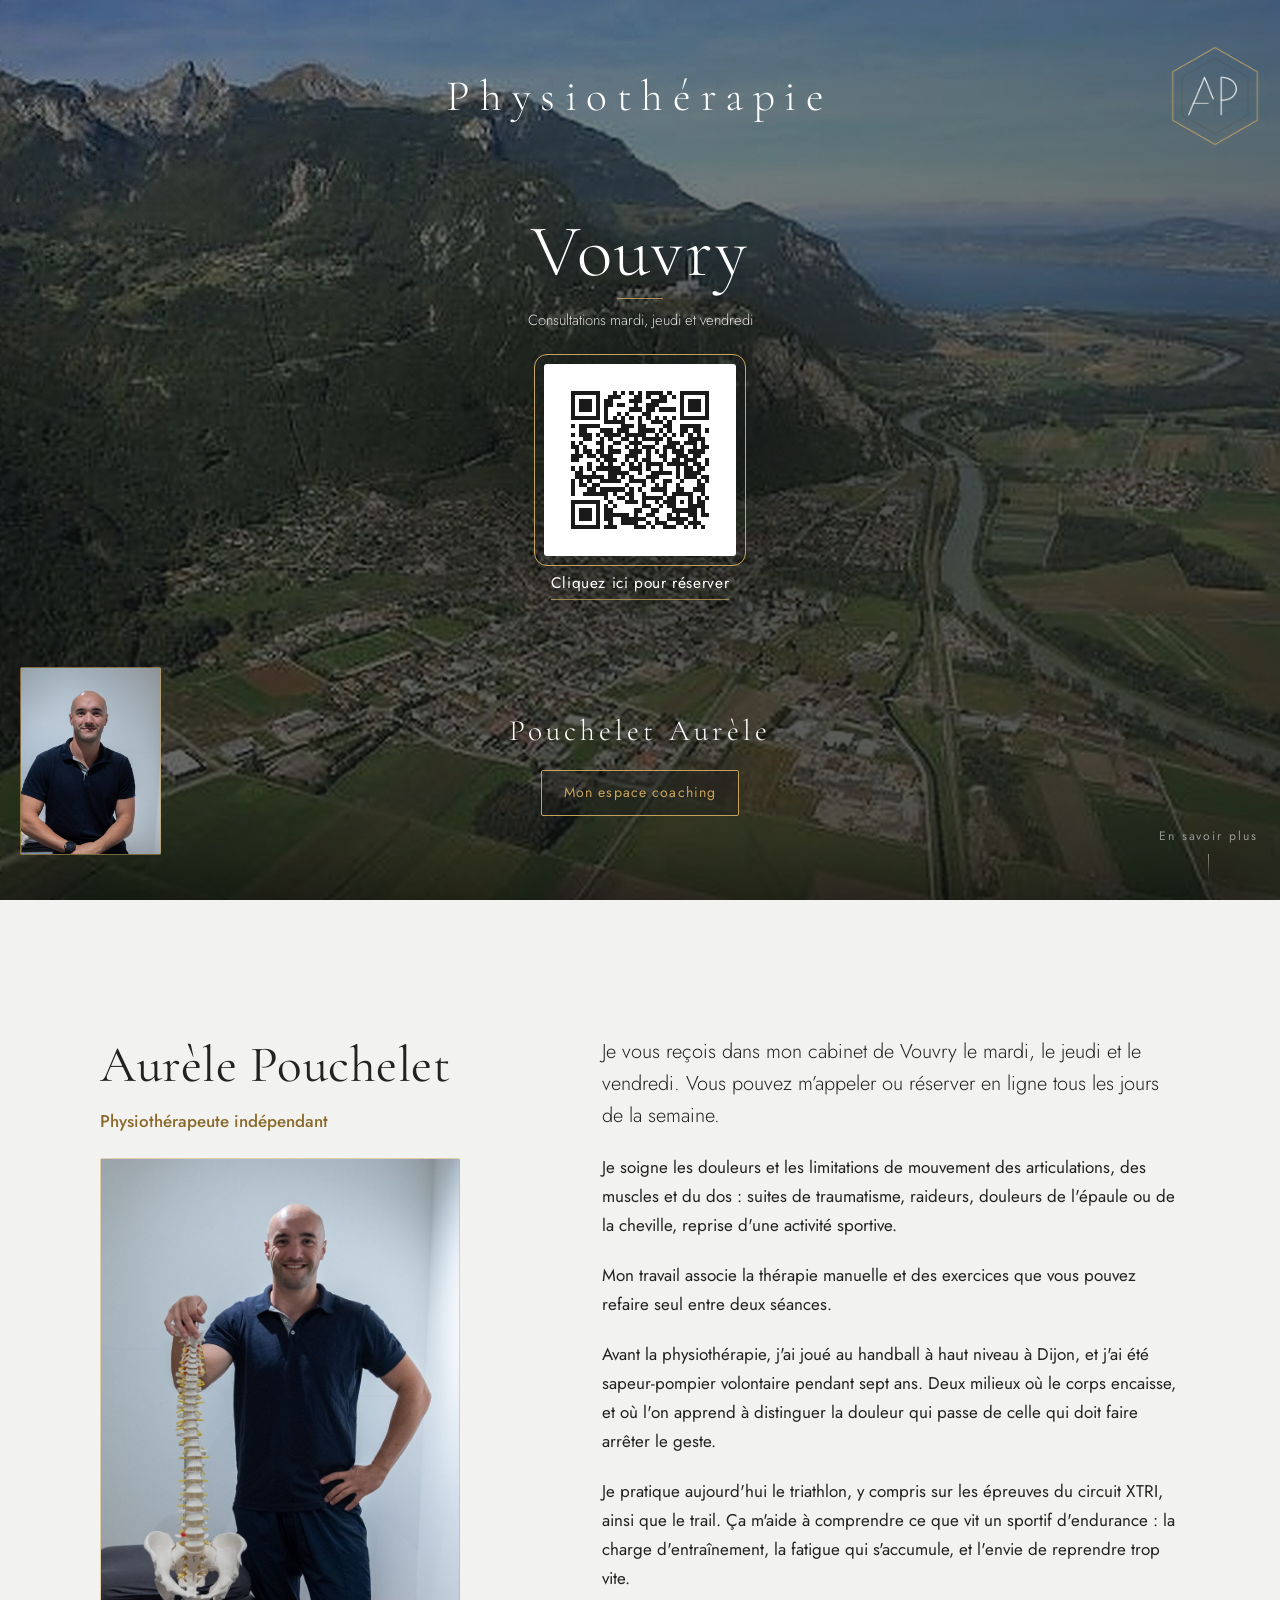
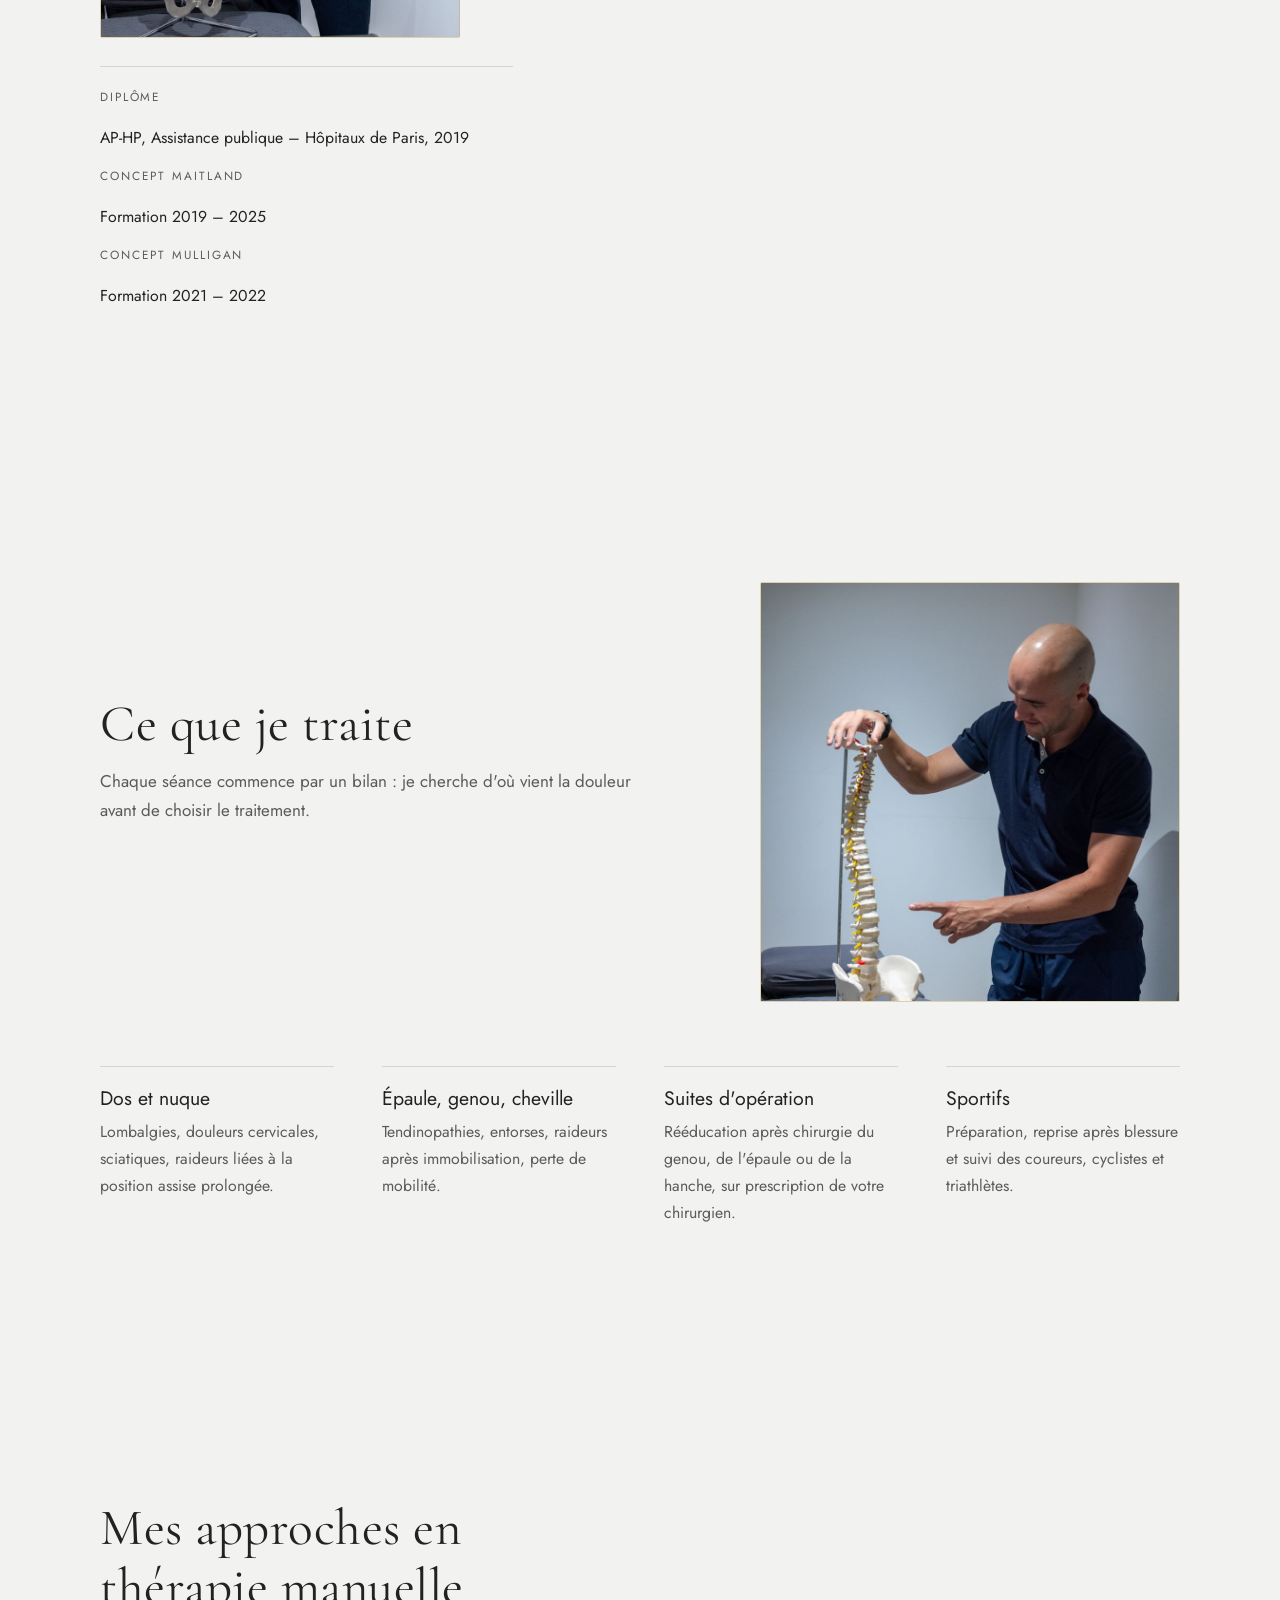
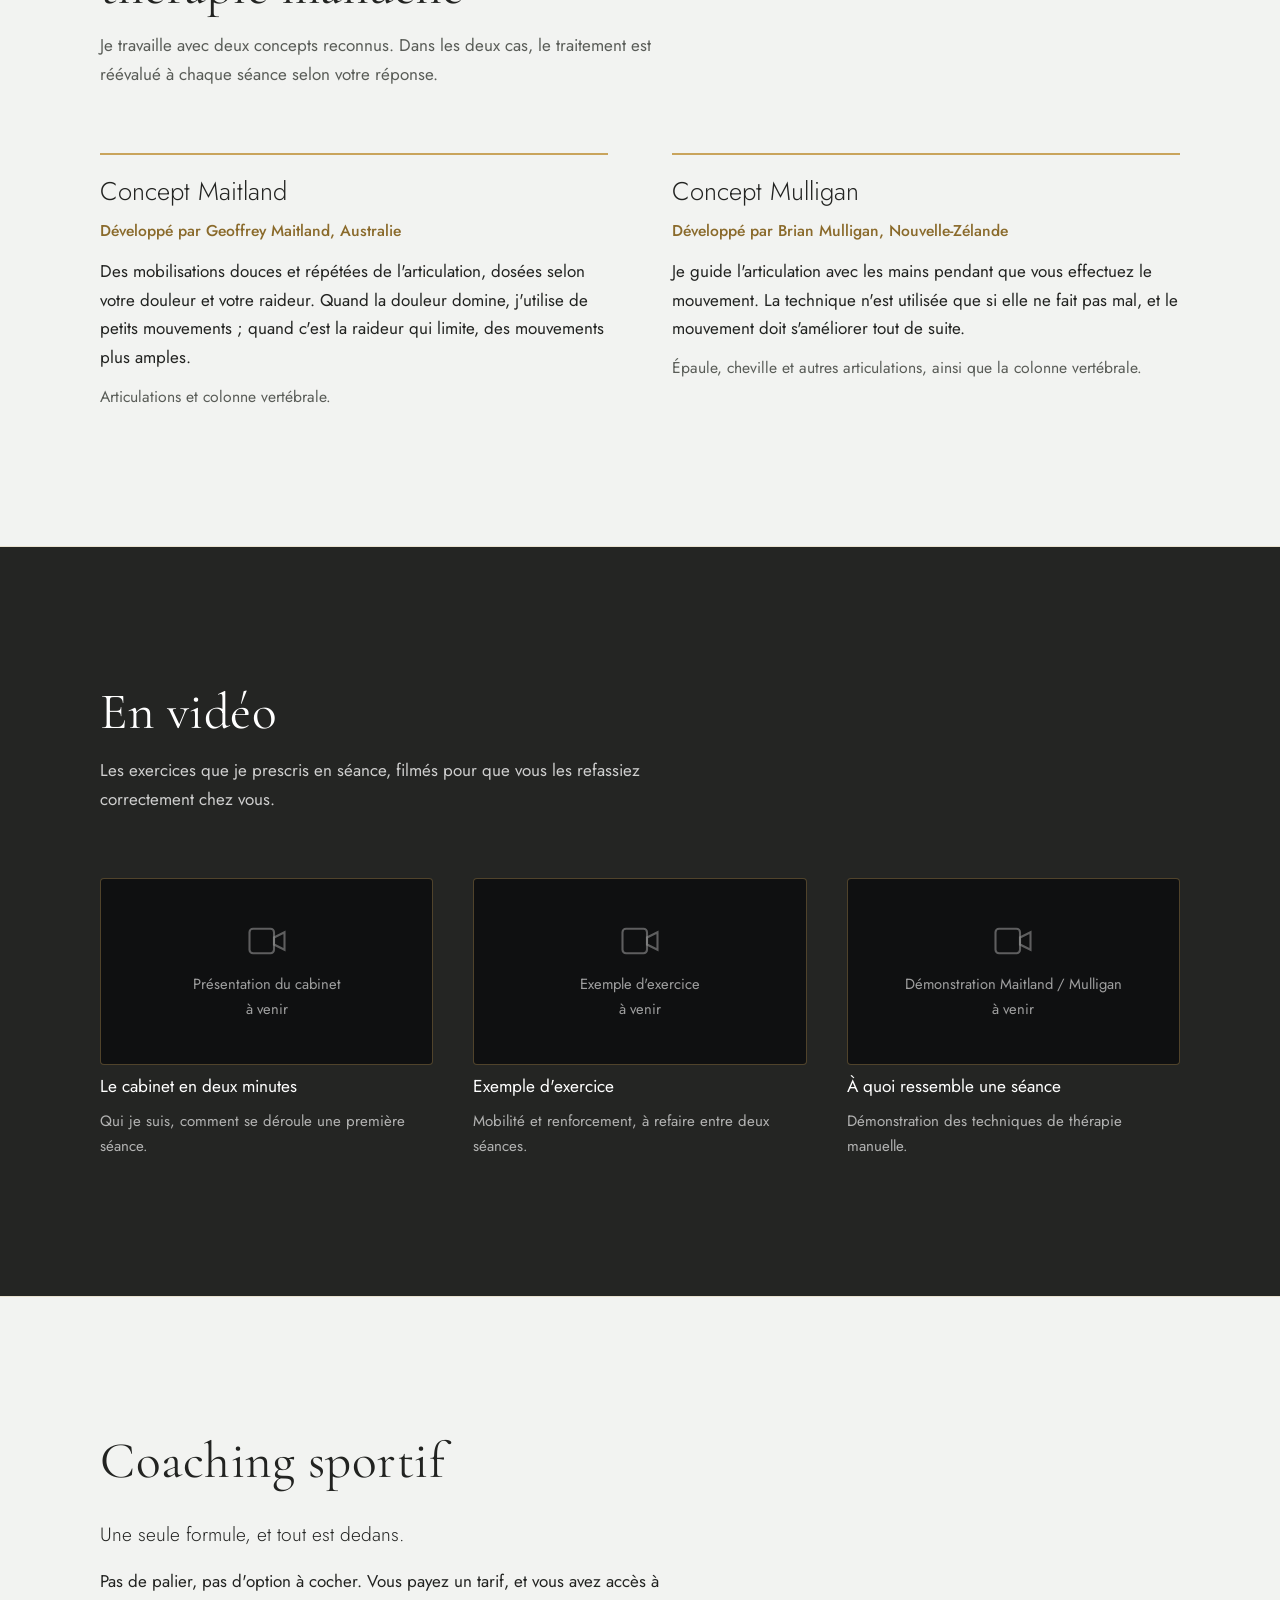
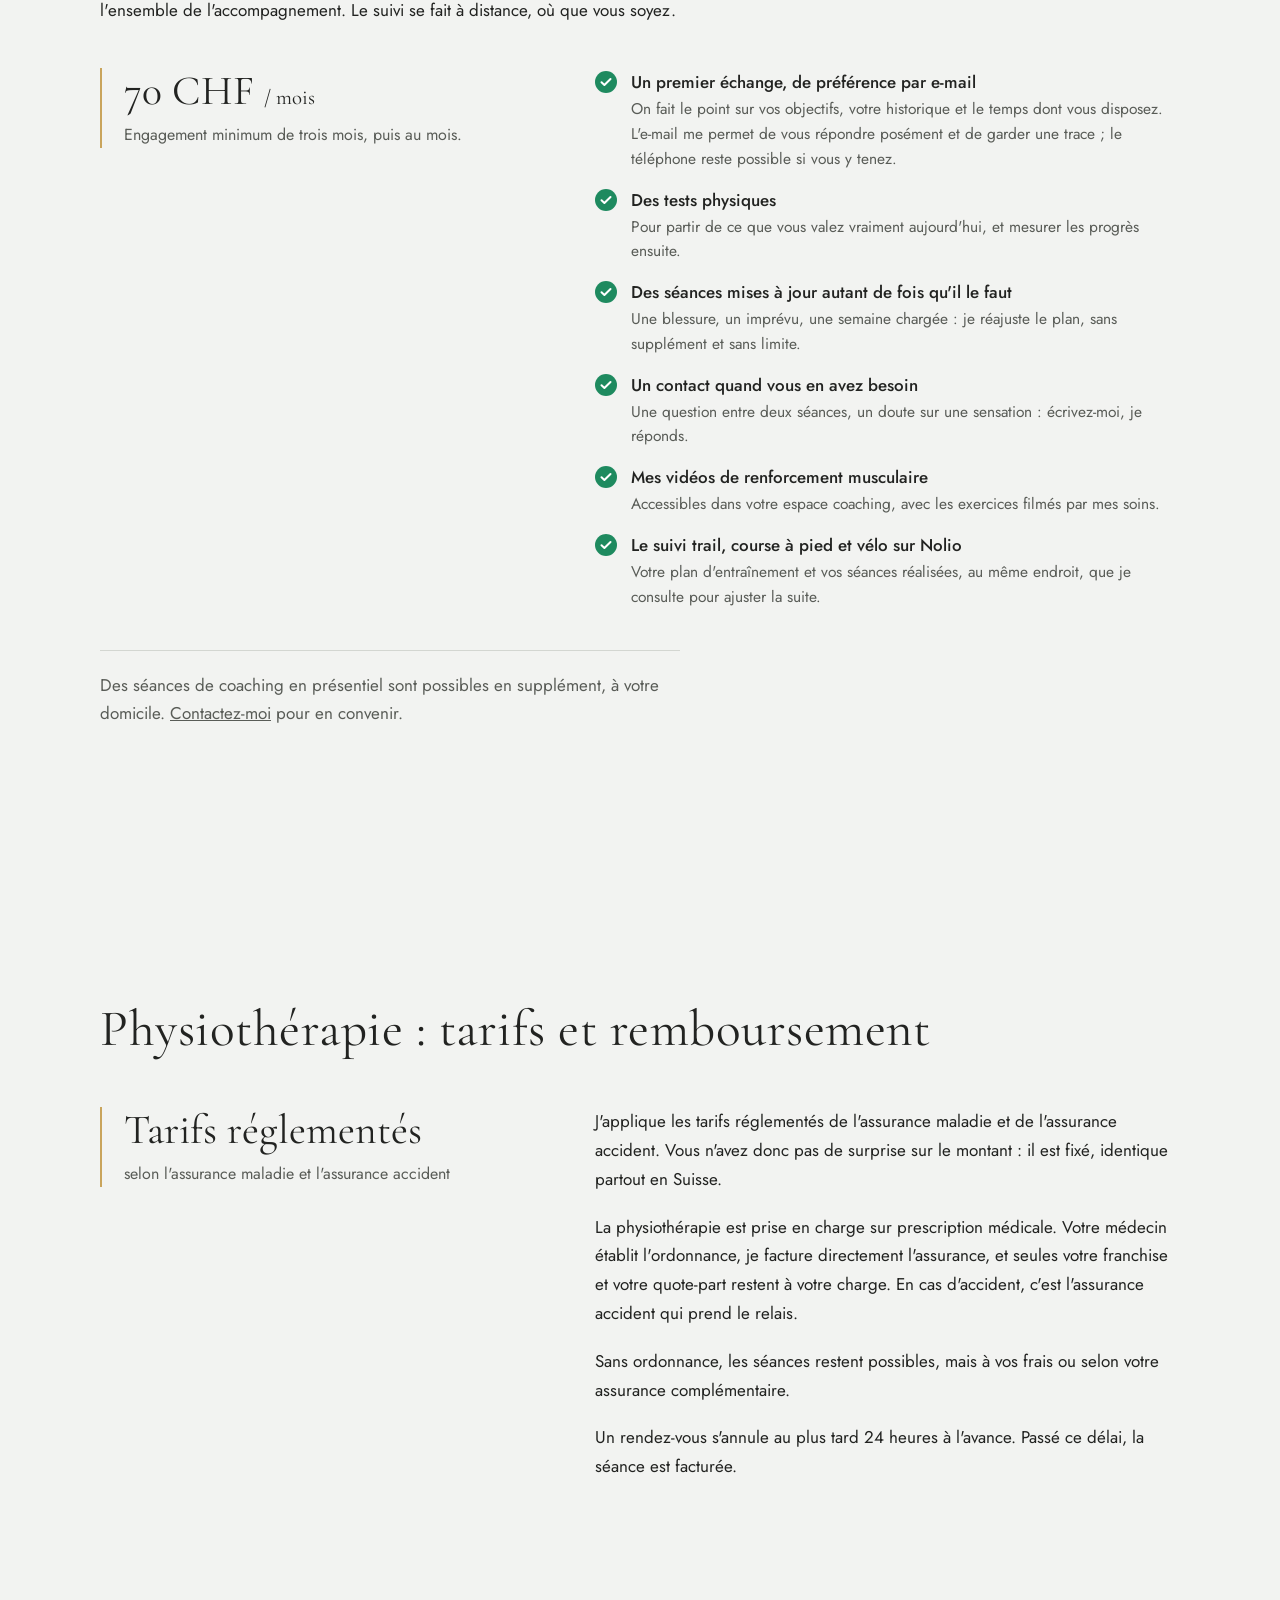
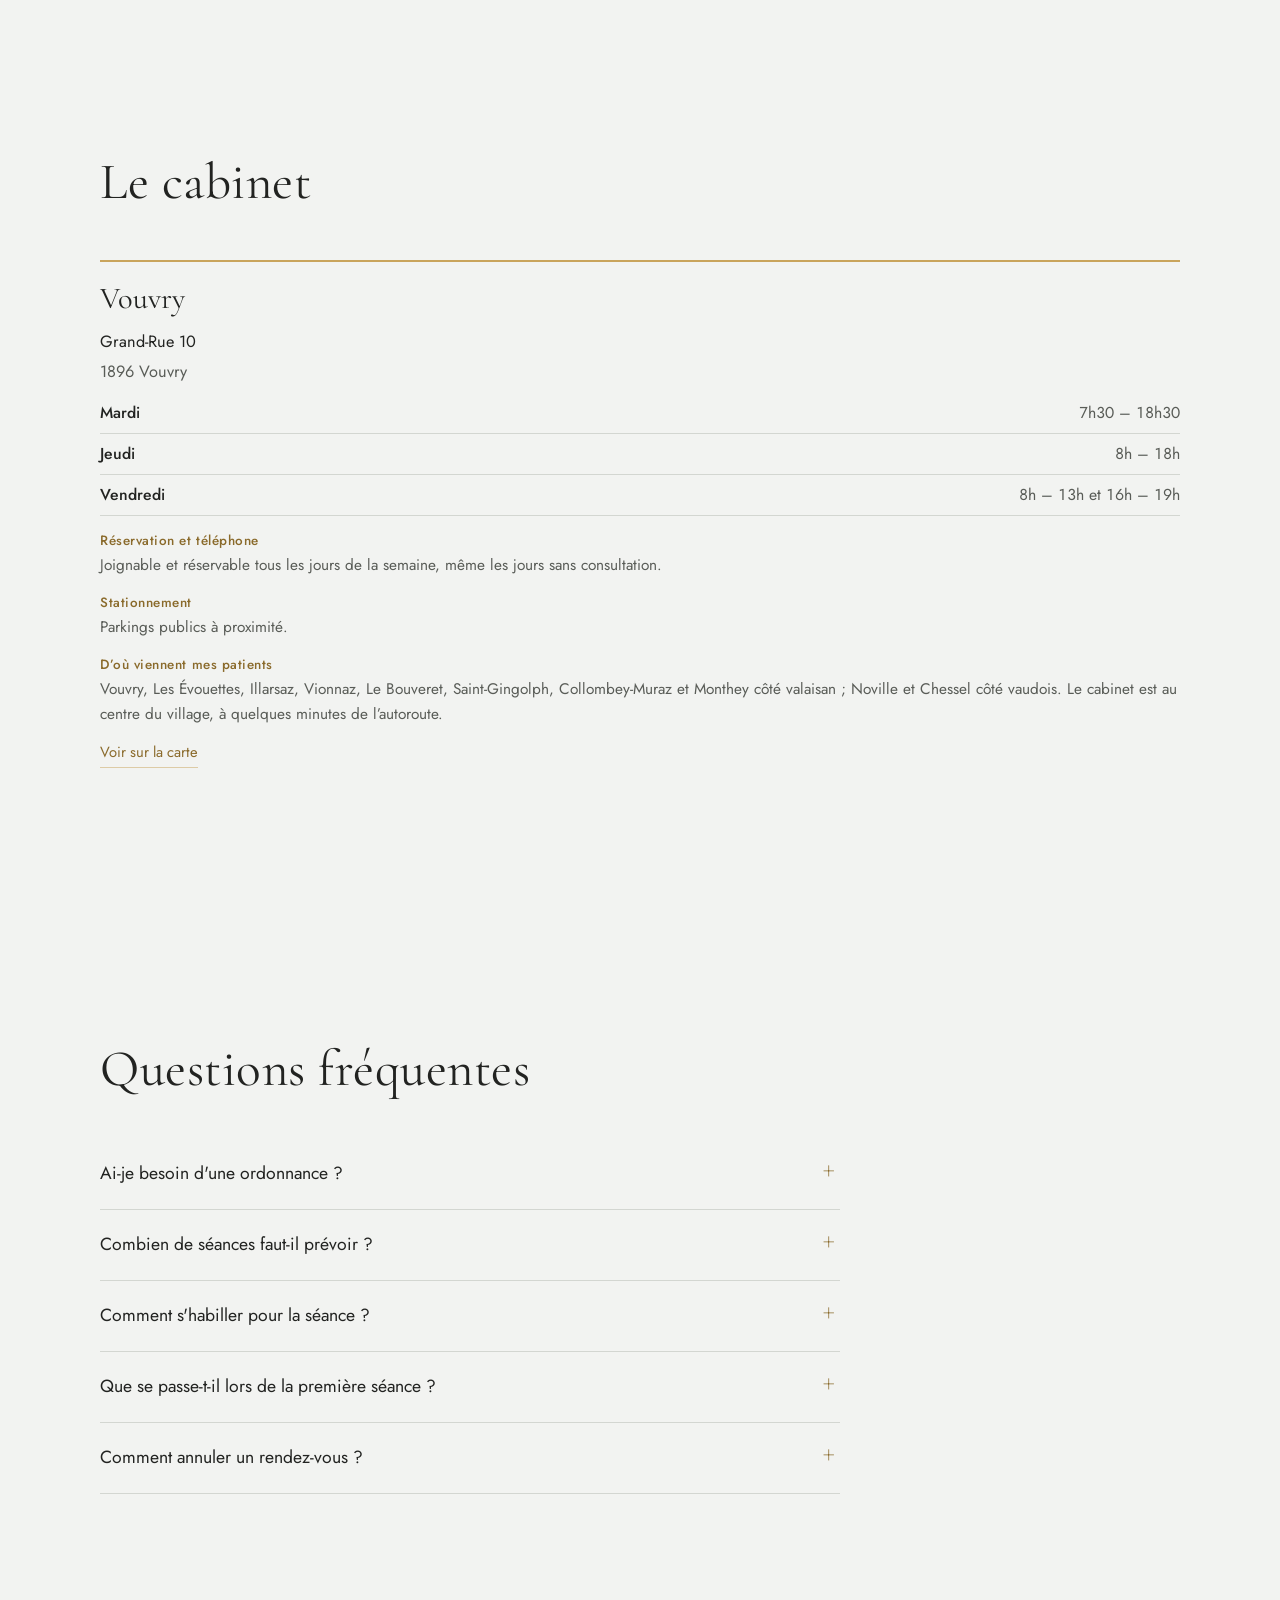
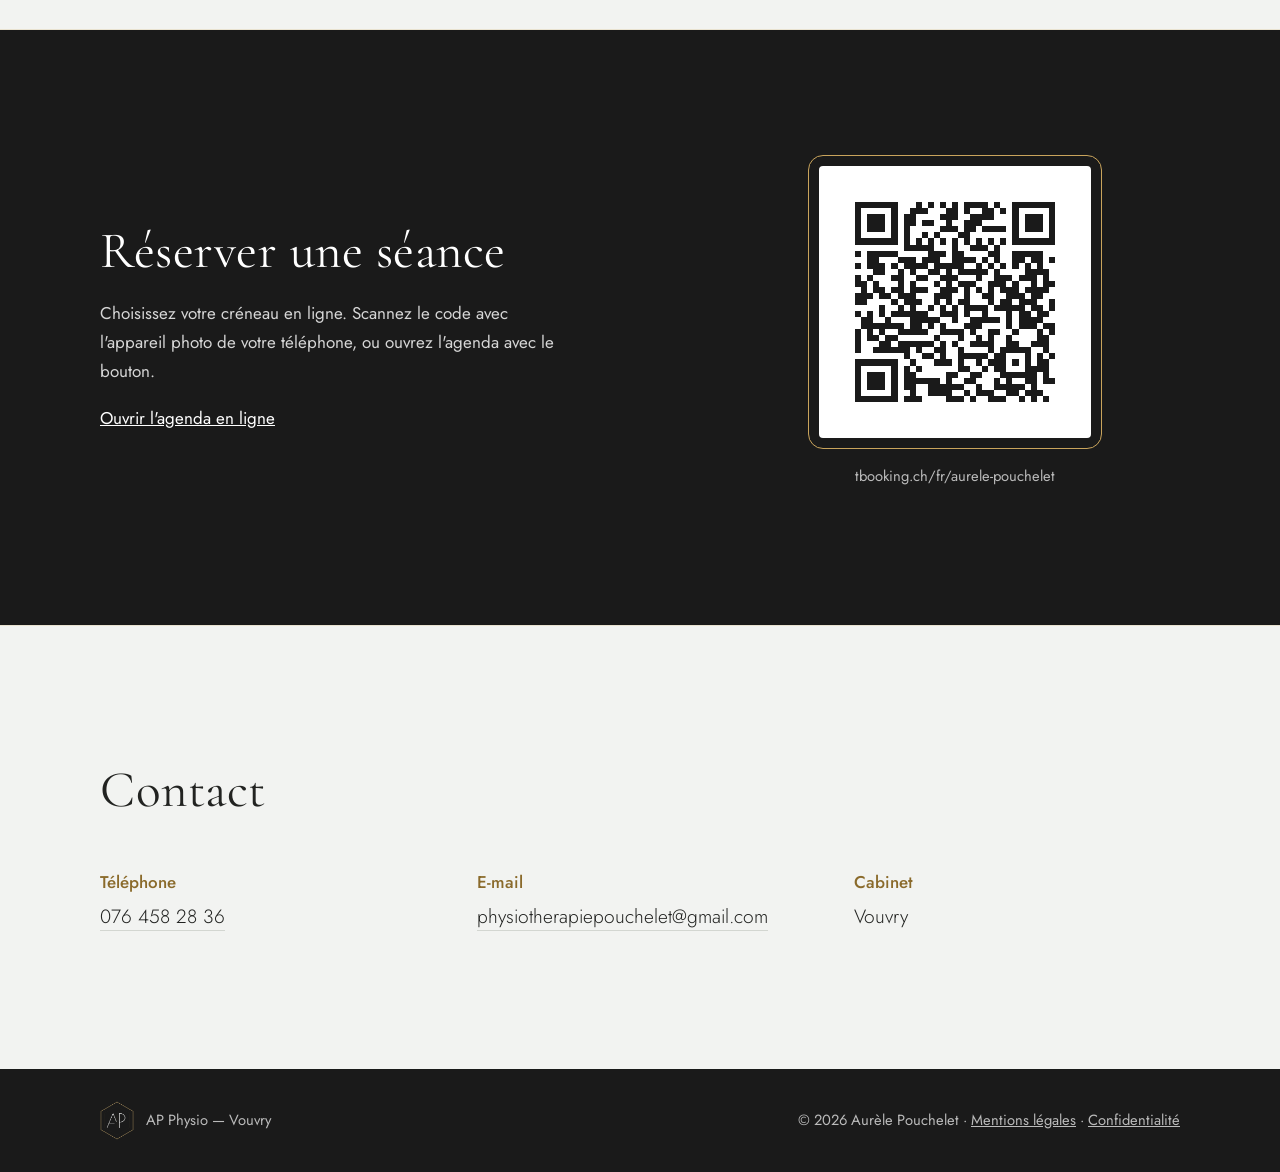
==== index.html @ 4b0e2f46 "Horaires réels du cabinet : mardi, jeudi et vendredi Le site annonçait « du lundi au vendredi » à tr" ====
<!doctype html>
<html lang="fr">
<head>
<meta charset="utf-8">
<meta name="viewport" content="width=device-width,initial-scale=1,viewport-fit=cover">
<title>AP Physio — Aurèle Pouchelet, physiothérapeute à Vouvry</title>
<meta name="description" content="AP Physio — physiothérapie à Vouvry. Aurèle Pouchelet, thérapie manuelle Maitland et Mulligan. Réservation en ligne.">
<meta name="theme-color" content="#1a1a1a">
<link rel="canonical" href="https://ap-physio.ch/">
<meta property="og:type" content="website">
<meta property="og:title" content="AP Physio — Aurèle Pouchelet, physiothérapeute">
<meta property="og:description" content="Physiothérapie et thérapie manuelle à Vouvry. Réservation en ligne.">
<meta property="og:url" content="https://ap-physio.ch/">
<meta property="og:locale" content="fr_CH">
<script type="application/ld+json">
{
  "@context": "https://schema.org",
  "@type": "Physiotherapy",
  "@id": "https://ap-physio.ch/#cabinet",
  "name": "AP Physio \u2014 Pouchelet Aurèle physiothérapie",
  "alternateName": "AP Physio",
  "description": "Cabinet de physiothérapie à Vouvry. Thérapie manuelle selon les concepts Maitland et Mulligan, rééducation après blessure ou opération, suivi des sportifs.",
  "url": "https://ap-physio.ch/",
  "telephone": "+41764582836",
  "email": "physiotherapiepouchelet@gmail.com",
  "image": "https://ap-physio.ch/assets/portrait-cabinet.jpg",
  "logo": "https://ap-physio.ch/assets/logo-ap.png",
  "priceRange": "$$",
  "currenciesAccepted": "CHF",
  "address": {
    "@type": "PostalAddress",
    "streetAddress": "Grand-Rue 10",
    "postalCode": "1896",
    "addressLocality": "Vouvry",
    "addressRegion": "VS",
    "addressCountry": "CH"
  },
  "hasMap": "https://www.google.com/maps/search/?api=1&query=Grand-Rue%2010%2C%201896%20Vouvry",
  "openingHoursSpecification": [
    { "@type": "OpeningHoursSpecification", "dayOfWeek": "https://schema.org/Tuesday", "opens": "07:30", "closes": "18:30" },
    { "@type": "OpeningHoursSpecification", "dayOfWeek": "https://schema.org/Thursday", "opens": "08:00", "closes": "18:00" },
    { "@type": "OpeningHoursSpecification", "dayOfWeek": "https://schema.org/Friday", "opens": "08:00", "closes": "13:00" },
    { "@type": "OpeningHoursSpecification", "dayOfWeek": "https://schema.org/Friday", "opens": "16:00", "closes": "19:00" }
  ],
  "areaServed": [
    { "@type": "Place", "name": "Vouvry" },
    { "@type": "Place", "name": "Les Évouettes" },
    { "@type": "Place", "name": "Illarsaz" },
    { "@type": "Place", "name": "Vionnaz" },
    { "@type": "Place", "name": "Le Bouveret" },
    { "@type": "Place", "name": "Saint-Gingolph" },
    { "@type": "Place", "name": "Collombey-Muraz" },
    { "@type": "Place", "name": "Monthey" },
    { "@type": "Place", "name": "Noville" },
    { "@type": "Place", "name": "Chessel" },
    { "@type": "Place", "name": "Chablais" }
  ],
  "founder": {
    "@type": "Person",
    "name": "Aurèle Pouchelet",
    "jobTitle": "Physiothérapeute indépendant",
    "alumniOf": "Assistance publique \u2013 Hôpitaux de Paris"
  },
  "medicalSpecialty": "PhysicalTherapy",
  "availableService": [
    { "@type": "MedicalTherapy", "name": "Thérapie manuelle \u2014 concept Maitland" },
    { "@type": "MedicalTherapy", "name": "Thérapie manuelle \u2014 concept Mulligan" },
    { "@type": "MedicalTherapy", "name": "Rééducation après opération" },
    { "@type": "MedicalTherapy", "name": "Suivi et reprise du sport après blessure" }
  ],
  "potentialAction": {
    "@type": "ReserveAction",
    "name": "Réserver une séance",
    "target": {
      "@type": "EntryPoint",
      "urlTemplate": "https://www.tbooking.ch/fr/aurele-pouchelet/5616-7161",
      "inLanguage": "fr-CH",
      "actionPlatform": [
        "https://schema.org/DesktopWebPlatform",
        "https://schema.org/MobileWebPlatform"
      ]
    }
  }
}
</script>
<link rel="icon" type="image/png" href="/assets/favicon.png">
<link rel="apple-touch-icon" href="/icons/apple-touch-icon.png">
<link rel="preconnect" href="https://fonts.googleapis.com">
<link rel="preconnect" href="https://fonts.gstatic.com" crossorigin>
<link rel="stylesheet" href="https://fonts.googleapis.com/css2?family=Cormorant+Garamond:wght@300;400;500&family=Jost:wght@200;300;400;500&display=swap">
<style>
:root{color-scheme:light;box-sizing:border-box;padding-top:env(safe-area-inset-top,0px);padding-bottom:env(safe-area-inset-bottom,0px)}
html{scroll-padding-top:env(safe-area-inset-top,0px)}
body{margin:0;padding:0}
img{max-width:100%}
[hidden]:not([hidden=until-found i]){display:none!important}
</style>
</head>
<body>
<style>
/* Concept : une photo de Vouvry épinglée, recouverte au scroll par une feuille claire
   qui porte la présentation, les formations puis la réservation. */
:root {
  --ink: #1a1a1a;
  --ink-2: #242523;
  --gold: #c9a45c;
  --gold-text: #8a6a2b;
  --paper: #f2f3f1;
  --text: #222321;
  --muted: #595c57;
  --line: #d3d6d1;
  --font: 'Jost', Futura, 'Century Gothic', 'Trebuchet MS', sans-serif;
  --display: 'Cormorant Garamond', 'Iowan Old Style', Garamond, 'Times New Roman', serif;
  --gutter-l: max(20px, env(safe-area-inset-left, 0px));
  --gutter-r: max(20px, env(safe-area-inset-right, 0px));
  color-scheme: light;
}
* { box-sizing: border-box; }
html { scroll-behavior: smooth; }
body {
  margin: 0;
  background: var(--paper);
  color: var(--text);
  font-family: var(--font);
  font-size: 1.0625rem;
  line-height: 1.7;
  -webkit-font-smoothing: antialiased;
}
img { max-width: 100%; display: block; }
a { color: inherit; }
a:focus-visible, button:focus-visible { outline: 2px solid var(--gold); outline-offset: 4px; }
h1, h2, h3, p, dl, dd { margin: 0; }
h1, h2, h3 { text-wrap: balance; font-weight: 300; line-height: 1.15; }
.wrap { width: 100%; max-width: 1120px; margin-inline: auto; padding-left: var(--gutter-l); padding-right: var(--gutter-r); }

/* En-tête */
.top {
  position: fixed; top: 0; left: 0; right: 0; z-index: 20;
  display: flex; align-items: center; justify-content: space-between; gap: 16px;
  padding-top: calc(12px + env(safe-area-inset-top, 0px)); padding-bottom: 12px;
  padding-left: var(--gutter-l); padding-right: var(--gutter-r);
  color: #fff; transition: background .3s ease, opacity .3s ease, visibility .3s ease;
  opacity: 0; visibility: hidden;
}
.top.is-solid { opacity: 1; visibility: visible; }
.top.is-solid { background: rgba(26,26,26,.94); backdrop-filter: blur(8px); -webkit-backdrop-filter: blur(8px); }
.top-brand { display: flex; align-items: center; gap: 12px; text-decoration: none; opacity: 0; transition: opacity .3s ease; pointer-events: none; font-weight: 300; letter-spacing: .12em; }
.top.is-solid .top-brand { opacity: 1; pointer-events: auto; }
.top-brand img { width: 30px; height: auto; }
.top nav { display: flex; align-items: center; gap: clamp(14px, 3vw, 32px); font-size: .95rem; margin-left: auto; }
.top nav a { text-decoration: none; opacity: .85; }
.top nav a:hover { opacity: 1; }
.top nav .btn-small { opacity: 1; border: 1px solid var(--gold); color: var(--gold); padding: 6px 16px; border-radius: 2px; }
.top nav .btn-small:hover { background: var(--gold); color: var(--ink); }
.top nav .btn-small.coach { background: var(--gold); color: var(--ink); }
.top nav .btn-small.coach:hover { background: #d8b873; border-color: #d8b873; }
@media (max-width: 680px) { .top nav a:not(.btn-small), .top nav .btn-small.coach { display: none; } }

/* ---------- Page d'accueil : la photo de Vouvry en pleine page ---------- */
.splash {
  position: relative; isolation: isolate; overflow: hidden;
  min-height: 100svh; background: var(--ink);
  display: grid;
}
.half { position: absolute; inset: 0; background-size: cover; background-repeat: no-repeat; }
.half.left { background-image: url("assets/vouvry.jpg"); background-position: center center; }
.half::after { content: ""; position: absolute; inset: 0; }
.half.left::after { background: linear-gradient(160deg, rgba(20,22,20,.46), rgba(20,22,20,.78)); }
.vignette { position: absolute; inset: 0; pointer-events: none;
  background: radial-gradient(ellipse 46% 40% at 50% 50%, rgba(10,10,10,.62), rgba(10,10,10,0) 70%); }

.splash-grid {
  position: relative; z-index: 2; display: grid; width: 100%;
  grid-template-columns: 1fr auto 1fr;
  grid-template-rows: auto 1fr auto;
  align-items: center; justify-items: center;
  gap: clamp(18px, 3vh, 40px) clamp(12px, 2vw, 32px);
  padding-block: clamp(26px, 5vh, 54px);
  padding-left: var(--gutter-l); padding-right: var(--gutter-r);
  color: #fff; text-align: center;
}
.s-title { grid-column: 2; grid-row: 1; margin: 0; }
.sr-only { position: absolute; width: 1px; height: 1px; padding: 0; margin: -1px;
  overflow: hidden; clip: rect(0 0 0 0); clip-path: inset(50%); white-space: nowrap; border: 0; }
.s-logo  { grid-column: 3; grid-row: 1; justify-self: end; align-self: start; }
.s-mid   { grid-column: 1 / -1; grid-row: 2; }
.s-photo { grid-column: 1; grid-row: 3; justify-self: start; align-self: end; }
.s-name  { grid-column: 2; grid-row: 3; }

.s-title { font-family: var(--display); font-weight: 300; font-size: clamp(1.6rem, 3.4vw, 2.9rem);
  letter-spacing: .22em; text-transform: none; }
.s-logo img { width: clamp(64px, 7vw, 104px); height: auto; }

.place { display: grid; gap: 10px; max-width: 24ch; }
.place .name { font-family: var(--display); font-weight: 300; font-size: clamp(2.6rem, 6vw, 4.6rem); line-height: 1; letter-spacing: .03em; }
.place .days { font-size: clamp(.9rem, 1.15vw, 1.02rem); font-weight: 300; color: rgba(255,255,255,.86); line-height: 1.55; }
.place .rule { width: 46px; height: 1px; background: var(--gold); justify-self: center; opacity: .85; }

.s-mid { display: grid; justify-items: center; gap: clamp(22px, 3.5vh, 40px); }
.s-qr { display: grid; justify-items: center; gap: 14px; text-decoration: none; color: #fff; }
.s-qr .card { background: #fff; padding: 14px; border-radius: 3px; width: clamp(132px, 15vw, 192px);
  outline: 1px solid var(--gold); outline-offset: 9px; transition: outline-offset .25s ease; }
.s-qr .card img { width: 100%; height: auto; image-rendering: pixelated; display: block; }
.s-qr:hover .card, .s-qr:focus-visible .card { outline-offset: 5px; }
.s-qr .cta { font-size: clamp(.92rem, 1.2vw, 1.05rem); font-weight: 400; letter-spacing: .04em;
  border-bottom: 1px solid rgba(201,164,92,.75); padding-bottom: 3px; }

.s-coach { display: inline-block; font-family: var(--font); letter-spacing: .08em; text-decoration: none; color: var(--gold); border: 1px solid var(--gold);
  padding: 10px 22px; border-radius: 2px; font-size: clamp(.88rem, 1.1vw, .98rem); font-weight: 400; letter-spacing: .08em;
  background: rgba(26,26,26,.38); transition: background .25s ease, color .25s ease; }
.s-coach:hover, .s-coach:focus-visible { background: var(--gold); color: var(--ink); }
.s-photo .ph-img {
  width: clamp(104px, 11vw, 158px); aspect-ratio: 3 / 4; display: block;
  border: 1px solid rgba(201,164,92,.6); border-radius: 2px;
  background-image: url("assets/portrait.jpg");
  background-position: center; background-size: cover; background-repeat: no-repeat;
}
.s-name { display: grid; justify-items: center; gap: 14px; margin: 0; }
.s-name p { margin: 0; }
.s-name { font-family: var(--display); font-weight: 300; font-size: clamp(1.25rem, 2.3vw, 2rem); letter-spacing: .14em; }

.scroll-cue { position: absolute; z-index: 3;
  right: calc(22px + env(safe-area-inset-right, 0px));
  bottom: calc(20px + env(safe-area-inset-bottom, 0px));
  color: rgba(255,255,255,.55); font-size: .76rem; letter-spacing: .16em;
  display: grid; justify-items: center; gap: 7px; }
.scroll-cue span:last-child { width: 1px; height: 26px; background: linear-gradient(rgba(255,255,255,.55), transparent); }

/* Téléphone et tablette : diagonale horizontale, tout empilé */
@media (max-width: 860px) {
  .splash { min-height: 0; padding-block: 0; }
  .half.left { background-position: center center; }
  .vignette { background: radial-gradient(ellipse 96% 52% at 50% 46%, rgba(10,10,10,.58), rgba(10,10,10,0) 76%); }
  .splash-grid {
    grid-template-columns: minmax(0, 1fr);
    grid-template-rows: auto auto auto auto auto auto;
    gap: clamp(14px, 2.4vh, 26px);
    padding-block: clamp(22px, 4vh, 38px);
  }
  .s-title { grid-column: 1; grid-row: 1; }
  .s-logo  { grid-column: 1; grid-row: 2; justify-self: center; }
  .s-mid   { grid-column: 1; grid-row: 3; }
  .s-photo { grid-column: 1; grid-row: 6; justify-self: center; }
  .s-name  { grid-column: 1; grid-row: 7; }
  .place { max-width: 30ch; margin-inline: auto; }
  .s-photo .ph-img { width: clamp(88px, 24vw, 116px); }
  .place .name { font-size: clamp(2.2rem, 11vw, 3.1rem); }
  .s-title { font-size: clamp(1.3rem, 5.4vw, 1.7rem); }
  .s-logo img { width: clamp(54px, 15vw, 72px); }
  .s-qr .card { width: clamp(124px, 34vw, 158px); }
  .scroll-cue { display: none; }
}


/* ---------- QR fixe en haut + ligne dorée de progression ---------- */
.qr-rail {
  position: fixed;
  right: max(18px, env(safe-area-inset-right, 0px));
  top: calc(var(--rail-top, 76px) + env(safe-area-inset-top, 0px));
  z-index: 15; display: grid; justify-items: center;
  opacity: 0; visibility: hidden; pointer-events: none;
  transition: opacity .45s ease, visibility .45s ease;
}
.qr-rail.is-on { opacity: 1; visibility: visible; }
.qr-rail .mini {
  pointer-events: auto; display: block; background: #fff; padding: 5px; border-radius: 2px;
  width: clamp(44px, 5vw, 62px); outline: 1px solid var(--gold); outline-offset: 4px;
  transition: outline-offset .25s ease;
}
.qr-rail .mini:hover, .qr-rail .mini:focus-visible { outline-offset: 2px; }
.qr-rail .mini img { width: 100%; height: auto; display: block; image-rendering: pixelated; }
.qr-rail .track { margin-top: 15px; width: 1px; display: grid; justify-items: center; }
.qr-rail .line {
  width: 1px; height: 0; background: var(--gold); opacity: .55;
  transition: height .12s linear;
}
.qr-rail .dot {
  width: 5px; height: 5px; border-radius: 50%; background: var(--gold);
  box-shadow: 0 0 7px rgba(201,164,92,.85); margin-top: -2px;
}
@media (max-width: 860px) {
  .qr-rail .mini { width: 42px; padding: 4px; outline-offset: 3px; }
  .qr-rail .track { margin-top: 11px; }
  .qr-rail { right: max(9px, env(safe-area-inset-right, 0px)); justify-items: end; }
}
@media (prefers-reduced-motion: reduce) { .qr-rail .line { transition: none; } }

/* Feuille qui recouvre la photo */
.sheet { position: relative; z-index: 2; background: var(--paper); box-shadow: 0 -40px 80px -30px rgba(0,0,0,.55); }
section { scroll-margin-top: 96px; }
.band { padding-block: clamp(72px, 12vw, 136px); }
.band h2 { font-family: var(--display); font-weight: 400; font-size: clamp(2.1rem, 4.6vw, 3.2rem); letter-spacing: .01em; }

/* Présentation */
.intro { display: grid; grid-template-columns: minmax(0, 5fr) minmax(0, 7fr); gap: clamp(32px, 7vw, 96px); align-items: start; }
.intro .who { display: grid; gap: 12px; }
.intro .role { color: var(--gold-text); font-weight: 500; }
/* Parcours : libellé discret au-dessus de sa valeur, comme une fiche. */
.parcours { display: grid; gap: 14px; margin-top: 10px; padding-top: 20px; border-top: 1px solid var(--line); }
.parcours dt { font-size: .74rem; letter-spacing: .16em; text-transform: uppercase; color: var(--muted); }
.parcours dd { margin: 4px 0 0; font-size: .99rem; color: var(--text); }
.intro .body { display: grid; gap: 1.25em; max-width: 60ch; }
.intro .body p:first-child { font-size: 1.25rem; font-weight: 300; line-height: 1.6; }
@media (max-width: 820px) { .intro { grid-template-columns: minmax(0, 1fr); } }
.intro .who .portrait { margin: 10px 0 6px; max-width: 360px; }
.portrait-img, .sp-img { display: block; width: 100%;
  border: 1px solid rgba(201,164,92,.45); border-radius: 2px;
  background-position: center; background-size: cover; background-repeat: no-repeat; }
.portrait-img { aspect-ratio: 3 / 4; background-image: url("assets/portrait-cabinet.jpg"); }
.sp-img { aspect-ratio: 1 / 1; background-image: url("assets/cabinet-bilan.jpg"); }
.head-split { display: grid; grid-template-columns: minmax(0, 7fr) minmax(0, 5fr);
  gap: clamp(28px, 6vw, 72px); align-items: center; margin-bottom: clamp(36px, 6vw, 64px); }
.head-split > header { margin-bottom: 0; }
.side-photo { margin: 0; }
@media (max-width: 820px) {
  .head-split { grid-template-columns: minmax(0, 1fr); }
  .side-photo { max-width: 360px; }
}

/* Formations */
.training { }
.training header { display: grid; gap: 14px; max-width: 56ch; margin-bottom: clamp(36px, 6vw, 64px); }
.training header p { color: var(--muted); }
.approaches { display: grid; grid-template-columns: repeat(2, minmax(0, 1fr)); gap: clamp(28px, 5vw, 72px); }
.approach { border-top: 2px solid var(--gold); padding-top: 22px; display: grid; gap: 12px; align-content: start; }
.approach h3 { font-size: 1.6rem; }
.approach .origin { color: var(--gold-text); font-weight: 500; font-size: .98rem; }
.approach .where { color: var(--muted); font-size: .98rem; }
@media (max-width: 760px) { .approaches { grid-template-columns: minmax(0, 1fr); } }

/* Réservation */
.booking { background: var(--ink); color: #fff; position: relative; overflow: hidden; }
.booking .grid { display: grid; grid-template-columns: minmax(0, 6fr) minmax(0, 5fr); gap: clamp(36px, 7vw, 96px); align-items: center; position: relative; }
.booking .copy { display: grid; gap: 18px; justify-items: start; max-width: 46ch; }
.booking .copy p { color: rgba(255,255,255,.82); }
.qr-wrap { position: relative; display: grid; justify-items: center; gap: 18px; }
.qr-card { background: #fff; padding: 18px; border-radius: 4px; width: min(100%, 272px); outline: 1px solid var(--gold); outline-offset: 10px; }
.qr-card img { width: 100%; height: auto; image-rendering: pixelated; }
.qr-note { font-size: .92rem; color: rgba(255,255,255,.7); text-align: center; overflow-wrap: anywhere; margin-top: 8px; }
@media (max-width: 820px) { .booking .grid { grid-template-columns: minmax(0, 1fr); } .qr-wrap { justify-self: center; width: min(100%, 320px); } }

/* Contact */
.contact h2 { margin-bottom: clamp(28px, 5vw, 48px); }
.contact dl { display: grid; grid-template-columns: repeat(3, minmax(0, 1fr)); gap: clamp(24px, 4vw, 56px); }
.contact dt { color: var(--gold-text); font-weight: 500; margin-bottom: 4px; }
.contact dd { font-size: 1.2rem; font-weight: 300; overflow-wrap: anywhere; }
.contact dd a { text-decoration: none; border-bottom: 1px solid var(--line); }
.contact dd a:hover { border-color: var(--gold); }
@media (max-width: 760px) { .contact dl { grid-template-columns: minmax(0, 1fr); } }

/* ---- Coaching sportif ---- */
.coach-head { max-width: 62ch; margin-bottom: clamp(28px, 5vw, 44px); }
.coach-head .lead { font-size: 1.2rem; font-weight: 300; line-height: 1.6; }
.coach-head p + p { margin-top: 1em; }
.coach-grid { display: grid; grid-template-columns: minmax(0, 5fr) minmax(0, 7fr);
  gap: clamp(32px, 6vw, 80px); align-items: start; }
@media (max-width: 860px) { .coach-grid { grid-template-columns: minmax(0, 1fr); } }
.coach-price { display: grid; gap: 6px; border-left: 2px solid var(--gold); padding-left: 22px; }
.coach-price .num { font-family: var(--display); font-size: clamp(1.9rem, 4vw, 2.6rem);
  font-weight: 400; line-height: 1.15; }
.coach-price .unit { color: var(--muted); font-size: 1rem; line-height: 1.6; }
/* Liste de ce qui est compris : une coche verte par ligne. */
.incl { list-style: none; margin: 0; padding: 0; display: grid; gap: 14px; }
.incl li { display: grid; grid-template-columns: auto minmax(0, 1fr); gap: 14px; align-items: start; }
.incl .tick { width: 22px; height: 22px; margin-top: 3px; border-radius: 50%;
  background: #1E8A5F; display: grid; place-items: center; }
.incl .tick svg { width: 12px; height: 12px; display: block; }
.incl b { font-weight: 500; }
.incl span.d { display: block; color: var(--muted); font-size: .97rem; line-height: 1.6; }
.extra { margin-top: clamp(28px, 4vw, 40px); border-top: 1px solid var(--line);
  padding-top: 20px; color: var(--muted); max-width: 58ch; }

footer { background: var(--ink); color: rgba(255,255,255,.7); padding-block: 32px; padding-bottom: calc(32px + env(safe-area-inset-bottom, 0px)); font-size: .92rem; }
footer .wrap { display: flex; align-items: center; justify-content: space-between; gap: 16px; flex-wrap: wrap; }
footer a { color: inherit; }
footer img { width: 34px; height: auto; }
.foot-brand { display: flex; align-items: center; gap: 12px; }

@media (prefers-reduced-motion: reduce) {
  html { scroll-behavior: auto; }
  .stage-photo, .stage-inner { transform: none !important; opacity: 1 !important; }
  .top, .top-brand { transition: none; }
}
</style>
<style>
/* ---- Ajouts : prestations, vidéos, tarifs, horaires, FAQ ---- */


/* Prestations */
/* Quatre prestations : une colonne sur téléphone, deux puis quatre ensuite,
   pour qu'aucune carte ne reste seule sur sa ligne. */
.services { display: grid; grid-template-columns: 1fr; gap: clamp(24px, 4vw, 48px); }
@media (min-width: 560px) { .services { grid-template-columns: repeat(2, minmax(0, 1fr)); } }
@media (min-width: 1000px) { .services { grid-template-columns: repeat(4, minmax(0, 1fr)); } }
.service { display: grid; gap: 10px; align-content: start; border-top: 1px solid var(--line); padding-top: 20px; }
.service h3 { font-size: 1.22rem; font-weight: 400; }
.service p { color: var(--muted); font-size: .99rem; }

/* Vidéos */
.dark-band { background: var(--ink-2); color: #fff; }
.sheet > .dark-band, .sheet > .booking { box-shadow: 0 -1px 0 rgba(201,164,92,.22), 0 1px 0 rgba(201,164,92,.22); }
.dark-band h2, .dark-band h3 { color: #fff; }
.dark-band .lead { color: rgba(255,255,255,.78); }
.videos { display: grid; grid-template-columns: repeat(auto-fit, minmax(270px, 1fr)); gap: clamp(22px, 3.5vw, 40px); }
.vcard { display: grid; gap: 12px; align-content: start; }
.vframe {
  position: relative; aspect-ratio: 16 / 9; max-width: 100%;
  border-radius: 4px; overflow: hidden; background: #0f1011;
  border: 1px solid rgba(201,164,92,.35);
}
.vframe iframe { position: absolute; inset: 0; width: 100%; height: 100%; border: 0; }
.vframe .ph {
  position: absolute; inset: 0; display: grid; place-content: center; justify-items: center; gap: 10px;
  text-align: center; padding: 16px; color: rgba(255,255,255,.6); font-size: .92rem;
}
.vframe .ph svg { width: 42px; height: 42px; opacity: .55; }
.vplay {
  position: absolute; inset: 0; width: 100%; height: 100%; border: 0; padding: 0; cursor: pointer;
  background: center / cover no-repeat; display: grid; place-content: center;
}
.vplay::after {
  content: ""; width: 62px; height: 44px; border-radius: 10px; background: rgba(26,26,26,.78);
  clip-path: polygon(0 0, 100% 0, 100% 100%, 0 100%);
}
.vplay .tri { position: absolute; width: 0; height: 0; border-left: 18px solid #fff; border-top: 11px solid transparent; border-bottom: 11px solid transparent; margin-left: 4px; }
.vcard h3 { font-size: 1.08rem; font-weight: 400; }
.vcard p { font-size: .94rem; color: rgba(255,255,255,.65); }

/* Tarifs */
.rates { display: grid; grid-template-columns: minmax(0, 5fr) minmax(0, 7fr); gap: clamp(32px, 6vw, 80px); align-items: start; }
.rate-figure { display: grid; gap: 6px; border-left: 2px solid var(--gold); padding-left: 22px; }
.rate-figure .num { font-family: var(--display); font-size: clamp(1.9rem, 4vw, 2.6rem); font-weight: 400; line-height: 1.15; }
.rate-figure .unit { color: var(--muted); font-size: 1rem; line-height: 1.6; }
.rate-notes { display: grid; gap: 1.1em; max-width: 58ch; }
@media (max-width: 820px) { .rates { grid-template-columns: minmax(0, 1fr); } }

/* Horaires et accès */
.practical { display: grid; grid-template-columns: repeat(auto-fit, minmax(270px, max-content)); gap: clamp(28px, 5vw, 64px); align-items: start; }
.practical h3 { font-size: 1.15rem; font-weight: 400; margin-bottom: 12px; color: var(--gold-text); }
.cabinet { display: grid; gap: 14px; align-content: start; border-top: 2px solid var(--gold); padding-top: 22px; }
.cabinet .town { font-family: var(--display); font-weight: 400; font-size: 1.9rem; line-height: 1; }
.cabinet .addr { display: grid; gap: 2px; font-size: 1.02rem; }
.cabinet .addr .zip { color: var(--muted); }
.cabinet .when { display: grid; gap: 7px; font-size: .99rem; font-variant-numeric: tabular-nums; }
.cabinet .when > div { display: flex; justify-content: space-between; align-items: baseline; gap: 18px;
  border-bottom: 1px solid var(--line); padding-bottom: 6px; }
.cabinet .when .day { font-weight: 500; }
.cabinet .when .hrs { color: var(--muted); white-space: nowrap; }
.cabinet .when b { color: var(--text); font-weight: 500; }
.cabinet .access { font-size: .96rem; color: var(--muted); line-height: 1.6; }
.cabinet .access b { color: var(--gold-text); font-weight: 500; display: block; font-size: .84rem; letter-spacing: .04em; margin-bottom: 2px; }
.cabinet .map { justify-self: start; font-size: .92rem; text-decoration: none; color: var(--gold-text);
  border-bottom: 1px solid rgba(201,164,92,.5); padding-bottom: 2px; }
.cabinet .map:hover { border-color: var(--gold-text); }
.hours { display: grid; gap: 8px; font-variant-numeric: tabular-nums; }
.hours div { display: flex; justify-content: space-between; gap: 18px; border-bottom: 1px solid var(--line); padding-bottom: 7px; }
.hours span:last-child { color: var(--muted); }

/* FAQ */
.faq { display: grid; gap: 0; max-width: 74ch; }
.faq details { border-bottom: 1px solid var(--line); }
.faq summary { cursor: pointer; padding: 20px 36px 20px 0; position: relative; font-size: 1.1rem; font-weight: 400; list-style: none; }
.faq summary::-webkit-details-marker { display: none; }
.faq summary::after { content: "+"; position: absolute; right: 4px; top: 18px; color: var(--gold-text); font-size: 1.5rem; font-weight: 200; line-height: 1; }
.faq details[open] summary::after { content: "–"; }
.faq .answer { padding-bottom: 20px; color: var(--muted); max-width: 66ch; }
</style>

<header class="top" id="top">
  <a class="top-brand" href="#accueil" aria-label="AP Physio, retour en haut">
    <img src="assets/logo-ap-mini.png" alt="" width="30" height="34">
    <span>AP Physio</span>
  </a>
  <nav aria-label="Navigation principale">
    <a href="#presentation">Présentation</a>
    <a href="#prestations">Prestations</a>
    <a href="#videos">Vidéos</a>
    <a href="#coaching">Coaching</a>
    <a href="#tarifs">Tarifs</a>
    <a href="#acces">Cabinet</a>
    <a href="#contact">Contact</a>
    <a class="btn-small coach" href="/espace-coaching/">Mon espace coaching</a>
    <a class="btn-small" href="#reservation">Réserver</a>
  </nav>
</header>

<div class="qr-rail" id="qrRail" aria-hidden="true">
  <a class="mini" href="https://www.tbooking.ch/fr/aurele-pouchelet/5616-7161" target="_blank" rel="noopener" tabindex="-1">
    <img src="assets/qr-reservation.png" alt="" width="62" height="62">
  </a>
  <div class="track"><span class="line" id="railLine"></span><span class="dot"></span></div>
</div>

<div class="page" id="accueil">
  <section class="splash" aria-label="Accueil">
    <div class="half left" role="img" aria-label="Vue aérienne de Vouvry"></div>
    <div class="vignette"></div>

    <div class="splash-grid">
      <h1 class="s-title">Physiothérapie<span class="sr-only"> à Vouvry — Aurèle Pouchelet, physiothérapeute indépendant, Chablais valaisan et vaudois</span></h1>

      <div class="s-logo">
        <img src="assets/logo-ap.png" alt="Logo AP Physio" width="104" height="119">
      </div>

      <div class="s-mid">
        <div class="place">
          <span class="name">Vouvry</span>
          <span class="rule"></span>
          <span class="days">Consultations mardi, jeudi et vendredi</span>
        </div>
        <a class="s-qr" href="https://www.tbooking.ch/fr/aurele-pouchelet/5616-7161" target="_blank" rel="noopener">
          <span class="card">
            <img src="assets/qr-reservation.png" alt="QR code vers la page de réservation" width="192" height="192">
          </span>
          <span class="cta">Cliquez ici pour réserver</span>
        </a>
      </div>

      <div class="s-photo">
        <span class="ph-img" role="img" aria-label="Portrait d'Aurèle Pouchelet"></span>
      </div>

      <div class="s-name"><p>Pouchelet Aurèle</p><a class="s-coach" href="/espace-coaching/">Mon espace coaching</a></div>
    </div>

    <div class="scroll-cue" aria-hidden="true"><span>En savoir plus</span><span></span></div>
  </section>

  <div class="sheet">

    <!-- ===================== PRÉSENTATION ===================== -->
    <section class="band" id="presentation" aria-labelledby="t-presentation">
      <div class="wrap intro">
        <div class="who">
          <h2 id="t-presentation">Aurèle Pouchelet</h2>
          <p class="role">Physiothérapeute indépendant</p>
          <figure class="portrait">
            <span class="portrait-img" role="img" aria-label="Aurèle Pouchelet dans son cabinet de Vouvry, avec un modèle anatomique de colonne vertébrale"></span>
          </figure>
          <dl class="parcours">
            <dt>Diplôme</dt>
            <dd>AP-HP, Assistance publique – Hôpitaux de Paris, 2019</dd>
            <dt>Concept Maitland</dt>
            <dd>Formation 2019 – 2025</dd>
            <dt>Concept Mulligan</dt>
            <dd>Formation 2021 – 2022</dd>
          </dl>
        </div>
        <div class="body">
          <p>Je vous reçois dans mon cabinet de Vouvry le mardi, le jeudi et le vendredi. Vous pouvez m’appeler ou réserver en ligne tous les jours de la semaine.</p>
          <p>Je soigne les douleurs et les limitations de mouvement des articulations, des muscles et du dos : suites de traumatisme, raideurs, douleurs de l'épaule ou de la cheville, reprise d'une activité sportive.</p>
          <p>Mon travail associe la thérapie manuelle et des exercices que vous pouvez refaire seul entre deux séances.</p>
          <p>Avant la physiothérapie, j'ai joué au handball à haut niveau à Dijon, et j'ai été sapeur-pompier volontaire pendant sept ans. Deux milieux où le corps encaisse, et où l'on apprend à distinguer la douleur qui passe de celle qui doit faire arrêter le geste.</p>
          <p>Je pratique aujourd'hui le triathlon, y compris sur les épreuves du circuit XTRI, ainsi que le trail. Ça m'aide à comprendre ce que vit un sportif d'endurance : la charge d'entraînement, la fatigue qui s'accumule, et l'envie de reprendre trop vite.</p>
        </div>
      </div>
    </section>

    <!-- ===================== PRESTATIONS ===================== -->
    <section class="band training" id="prestations" aria-labelledby="t-prestations">
      <div class="wrap">
        <div class="head-split">
          <header>
            <h2 id="t-prestations">Ce que je traite</h2>
            <p>Chaque séance commence par un bilan : je cherche d'où vient la douleur avant de choisir le traitement.</p>
          </header>
          <figure class="side-photo">
            <span class="sp-img" role="img" aria-label="Aurèle Pouchelet expliquant la colonne vertébrale sur un modèle anatomique"></span>
          </figure>
        </div>
        <div class="services">
          <article class="service">
            <h3>Dos et nuque</h3>
            <p>Lombalgies, douleurs cervicales, sciatiques, raideurs liées à la position assise prolongée.</p>
          </article>
          <article class="service">
            <h3>Épaule, genou, cheville</h3>
            <p>Tendinopathies, entorses, raideurs après immobilisation, perte de mobilité.</p>
          </article>
          <article class="service">
            <h3>Suites d'opération</h3>
            <p>Rééducation après chirurgie du genou, de l'épaule ou de la hanche, sur prescription de votre chirurgien.</p>
          </article>
          <article class="service">
            <h3>Sportifs</h3>
            <p>Préparation, reprise après blessure et suivi des coureurs, cyclistes et triathlètes.</p>
          </article>
        </div>
      </div>
    </section>

    <!-- ===================== FORMATIONS ===================== -->
    <section class="band training" id="formations" aria-labelledby="t-formations">
      <div class="wrap">
        <header>
          <h2 id="t-formations">Mes approches en thérapie manuelle</h2>
          <p>Je travaille avec deux concepts reconnus. Dans les deux cas, le traitement est réévalué à chaque séance selon votre réponse.</p>
        </header>
        <div class="approaches">
          <article class="approach">
            <h3>Concept Maitland</h3>
            <p class="origin">Développé par Geoffrey Maitland, Australie</p>
            <p>Des mobilisations douces et répétées de l'articulation, dosées selon votre douleur et votre raideur. Quand la douleur domine, j'utilise de petits mouvements ; quand c'est la raideur qui limite, des mouvements plus amples.</p>
            <p class="where">Articulations et colonne vertébrale.</p>
          </article>
          <article class="approach">
            <h3>Concept Mulligan</h3>
            <p class="origin">Développé par Brian Mulligan, Nouvelle-Zélande</p>
            <p>Je guide l'articulation avec les mains pendant que vous effectuez le mouvement. La technique n'est utilisée que si elle ne fait pas mal, et le mouvement doit s'améliorer tout de suite.</p>
            <p class="where">Épaule, cheville et autres articulations, ainsi que la colonne vertébrale.</p>
          </article>
        </div>
      </div>
    </section>

    <!-- ===================== VIDÉOS ===================== -->
    <section class="band dark-band" id="videos" aria-labelledby="t-videos">
      <div class="wrap">
        <header style="display:grid;gap:14px;max-width:58ch;margin-bottom:clamp(36px,6vw,64px)">
          <h2 id="t-videos">En vidéo</h2>
          <p class="lead">Les exercices que je prescris en séance, filmés pour que vous les refassiez correctement chez vous.</p>
        </header>

        <div class="videos">
          <article class="vcard">
            <div class="vframe" data-yt="" data-label="Présentation du cabinet"></div>
            <h3>Le cabinet en deux minutes</h3>
            <p>Qui je suis, comment se déroule une première séance.</p>
          </article>
          <article class="vcard">
            <div class="vframe" data-yt="" data-label="Exemple d'exercice"></div>
            <h3>Exemple d'exercice</h3>
            <p>Mobilité et renforcement, à refaire entre deux séances.</p>
          </article>
          <article class="vcard">
            <div class="vframe" data-yt="" data-label="Démonstration Maitland / Mulligan"></div>
            <h3>À quoi ressemble une séance</h3>
            <p>Démonstration des techniques de thérapie manuelle.</p>
          </article>
        </div>

      </div>
    </section>

    <!-- ===================== TARIFS ===================== -->

    <section class="band" id="coaching" aria-labelledby="t-coaching">
      <div class="wrap">
        <h2 id="t-coaching" style="margin-bottom:clamp(20px,3vw,28px)">Coaching sportif</h2>
        <div class="coach-head">
          <p class="lead">Une seule formule, et tout est dedans.</p>
          <p>Pas de palier, pas d'option à cocher. Vous payez un tarif, et vous avez accès à l'ensemble de l'accompagnement. Le suivi se fait à distance, où que vous soyez.</p>
        </div>

        <div class="coach-grid">
          <div class="coach-price">
            <span class="num">70 CHF <span style="font-size:.5em">/ mois</span></span>
            <span class="unit">Engagement minimum de trois mois, puis au mois.</span>
          </div>

          <ul class="incl">
            <li>
              <span class="tick" aria-hidden="true"><svg viewBox="0 0 12 12" fill="none"><path d="M1.5 6.2 4.4 9 10.5 3" stroke="#fff" stroke-width="2" stroke-linecap="round" stroke-linejoin="round"/></svg></span>
              <span><b>Un premier échange, de préférence par e-mail</b>
              <span class="d">On fait le point sur vos objectifs, votre historique et le temps dont vous disposez. L'e-mail me permet de vous répondre posément et de garder une trace ; le téléphone reste possible si vous y tenez.</span></span>
            </li>
            <li>
              <span class="tick" aria-hidden="true"><svg viewBox="0 0 12 12" fill="none"><path d="M1.5 6.2 4.4 9 10.5 3" stroke="#fff" stroke-width="2" stroke-linecap="round" stroke-linejoin="round"/></svg></span>
              <span><b>Des tests physiques</b>
              <span class="d">Pour partir de ce que vous valez vraiment aujourd'hui, et mesurer les progrès ensuite.</span></span>
            </li>
            <li>
              <span class="tick" aria-hidden="true"><svg viewBox="0 0 12 12" fill="none"><path d="M1.5 6.2 4.4 9 10.5 3" stroke="#fff" stroke-width="2" stroke-linecap="round" stroke-linejoin="round"/></svg></span>
              <span><b>Des séances mises à jour autant de fois qu'il le faut</b>
              <span class="d">Une blessure, un imprévu, une semaine chargée : je réajuste le plan, sans supplément et sans limite.</span></span>
            </li>
            <li>
              <span class="tick" aria-hidden="true"><svg viewBox="0 0 12 12" fill="none"><path d="M1.5 6.2 4.4 9 10.5 3" stroke="#fff" stroke-width="2" stroke-linecap="round" stroke-linejoin="round"/></svg></span>
              <span><b>Un contact quand vous en avez besoin</b>
              <span class="d">Une question entre deux séances, un doute sur une sensation : écrivez-moi, je réponds.</span></span>
            </li>
            <li>
              <span class="tick" aria-hidden="true"><svg viewBox="0 0 12 12" fill="none"><path d="M1.5 6.2 4.4 9 10.5 3" stroke="#fff" stroke-width="2" stroke-linecap="round" stroke-linejoin="round"/></svg></span>
              <span><b>Mes vidéos de renforcement musculaire</b>
              <span class="d">Accessibles dans votre espace coaching, avec les exercices filmés par mes soins.</span></span>
            </li>
            <li>
              <span class="tick" aria-hidden="true"><svg viewBox="0 0 12 12" fill="none"><path d="M1.5 6.2 4.4 9 10.5 3" stroke="#fff" stroke-width="2" stroke-linecap="round" stroke-linejoin="round"/></svg></span>
              <span><b>Le suivi trail, course à pied et vélo sur Nolio</b>
              <span class="d">Votre plan d'entraînement et vos séances réalisées, au même endroit, que je consulte pour ajuster la suite.</span></span>
            </li>
          </ul>
        </div>

        <p class="extra">Des séances de coaching en présentiel sont possibles en supplément, à votre domicile. <a href="#contact">Contactez-moi</a> pour en convenir.</p>
      </div>
    </section>

    <section class="band" id="tarifs" aria-labelledby="t-tarifs">
      <div class="wrap">
        <h2 id="t-tarifs" style="margin-bottom:clamp(28px,5vw,48px)">Physiothérapie : tarifs et remboursement</h2>
        <div class="rates">
          <div class="rate-figure">
            <span class="num">Tarifs réglementés</span>
            <span class="unit">selon l'assurance maladie et l'assurance accident</span>
          </div>
          <div class="rate-notes">
            <p>J'applique les tarifs réglementés de l'assurance maladie et de l'assurance accident. Vous n'avez donc pas de surprise sur le montant : il est fixé, identique partout en Suisse.</p>
            <p>La physiothérapie est prise en charge sur prescription médicale. Votre médecin établit l'ordonnance, je facture directement l'assurance, et seules votre franchise et votre quote-part restent à votre charge. En cas d'accident, c'est l'assurance accident qui prend le relais.</p>
            <p>Sans ordonnance, les séances restent possibles, mais à vos frais ou selon votre assurance complémentaire.</p>
            <p>Un rendez-vous s'annule au plus tard 24 heures à l'avance. Passé ce délai, la séance est facturée.</p>
          </div>
        </div>
      </div>
    </section>

    <!-- ===================== HORAIRES ET ACCÈS ===================== -->
    <section class="band training" id="acces" aria-labelledby="t-acces">
      <div class="wrap">
        <h2 id="t-acces" style="margin-bottom:clamp(28px,5vw,48px)">Le cabinet</h2>
        <div class="practical">

          <article class="cabinet">
            <span class="town">Vouvry</span>
            <span class="addr"><span>Grand-Rue 10</span><span class="zip">1896 Vouvry</span></span>
            <div class="when">
              <div><span class="day">Mardi</span><span class="hrs">7h30 – 18h30</span></div>
              <div><span class="day">Jeudi</span><span class="hrs">8h – 18h</span></div>
              <div><span class="day">Vendredi</span><span class="hrs">8h – 13h et 16h – 19h</span></div>
            </div>
            <span class="access"><b>Réservation et téléphone</b>Joignable et réservable tous les jours de la semaine, même les jours sans consultation.</span>
            <span class="access"><b>Stationnement</b>Parkings publics à proximité.</span>
            <span class="access"><b>D’où viennent mes patients</b>Vouvry, Les Évouettes, Illarsaz, Vionnaz,
              Le Bouveret, Saint-Gingolph, Collombey-Muraz et Monthey côté valaisan ; Noville et Chessel
              côté vaudois. Le cabinet est au centre du village, à quelques minutes de l’autoroute.</span>
            <a class="map" href="https://www.google.com/maps/search/?api=1&amp;query=Grand-Rue%2010%2C%201896%20Vouvry" target="_blank" rel="noopener">Voir sur la carte</a>
          </article>


        </div>
      </div>
    </section>

    <!-- ===================== FAQ ===================== -->
    <section class="band training" id="faq" aria-labelledby="t-faq">
      <div class="wrap">
        <h2 id="t-faq" style="margin-bottom:clamp(24px,4vw,40px)">Questions fréquentes</h2>
        <div class="faq">
          <details>
            <summary>Ai-je besoin d'une ordonnance ?</summary>
            <div class="answer">Pour un remboursement par l'assurance de base, oui : votre médecin doit prescrire la physiothérapie. Sans ordonnance, je peux vous recevoir, mais la séance est à votre charge ou dépend de votre complémentaire.</div>
          </details>
          <details>
            <summary>Combien de séances faut-il prévoir ?</summary>
            <div class="answer">Cela dépend de votre situation. Une ordonnance couvre habituellement une première série de séances, que votre médecin peut renouveler si nécessaire. Nous faisons le point régulièrement sur vos progrès.</div>
          </details>
          <details>
            <summary>Comment s'habiller pour la séance ?</summary>
            <div class="answer">Une tenue souple dans laquelle vous bougez facilement, et qui permet d'accéder à la zone à traiter. Des affaires de sport conviennent très bien.</div>
          </details>
          <details>
            <summary>Que se passe-t-il lors de la première séance ?</summary>
            <div class="answer">Je prends le temps de comprendre votre douleur et son histoire, j'examine vos mouvements, puis je vous explique ce que je propose. Le traitement commence généralement le jour même.</div>
          </details>
          <details>
            <summary>Comment annuler un rendez-vous ?</summary>
            <div class="answer">
              Prévenez-moi par téléphone ou par e-mail au plus tard 24 heures avant le rendez-vous. Passé ce délai, la séance est facturée, car le créneau ne peut plus être proposé à quelqu'un d'autre.
            </div>
          </details>
        </div>
      </div>
    </section>

    <!-- ===================== RÉSERVATION ===================== -->
    <section class="band booking" id="reservation" aria-labelledby="t-reservation">
      <div class="wrap grid">
        <div class="copy">
          <h2 id="t-reservation">Réserver une séance</h2>
          <p>Choisissez votre créneau en ligne. Scannez le code avec l'appareil photo de votre téléphone, ou ouvrez l'agenda avec le bouton.</p>
          <a class="btn" href="https://www.tbooking.ch/fr/aurele-pouchelet/5616-7161" target="_blank" rel="noopener">Ouvrir l'agenda en ligne</a>
        </div>
        <div class="qr-wrap">
          <div class="qr-card">
            <img src="assets/qr-reservation.png" alt="QR code qui ouvre l'agenda de réservation en ligne d'AP Physio" width="256" height="256">
          </div>
          <p class="qr-note">tbooking.ch/fr/aurele-pouchelet</p>
        </div>
      </div>
    </section>

    <!-- ===================== CONTACT ===================== -->
    <section class="band contact" id="contact" aria-labelledby="t-contact">
      <div class="wrap">
        <h2 id="t-contact">Contact</h2>
        <dl>
          <div><dt>Téléphone</dt><dd><a href="tel:+41764582836">076 458 28 36</a></dd></div>
          <div><dt>E-mail</dt><dd><a href="mailto:physiotherapiepouchelet@gmail.com">physiotherapiepouchelet@gmail.com</a></dd></div>
          <div><dt>Cabinet</dt><dd>Vouvry</dd></div>
        </dl>
      </div>
    </section>

    <footer>
      <div class="wrap">
        <div class="foot-brand"><img src="assets/logo-ap-mini.png" alt="" width="34" height="39"><span>AP Physio — Vouvry</span></div>
        <span>© 2026 Aurèle Pouchelet · <a href="/mentions-legales/">Mentions légales</a> · <a href="/confidentialite/">Confidentialité</a></span>
      </div>
    </footer>
  </div>
</div>

<script>
(function () {
  /* --- En-tête qui apparaît une fois l'accueil dépassé --- */
  var topBar = document.getElementById('top');
  var splash = document.querySelector('.splash');
  var ticking = false;
  function update() {
    ticking = false;
    var h = splash ? splash.offsetHeight : 600;
    topBar.classList.toggle('is-solid', (window.pageYOffset || 0) > h * 0.65);
  }
  /* --- QR fixe et ligne de progression --- */
  var rail = document.getElementById('qrRail');
  var line = document.getElementById('railLine');

  function placeRail() {
    var hdr = topBar.offsetHeight || 60;
    document.documentElement.style.setProperty('--rail-top', (hdr + 16) + 'px');
  }

  function updateRail() {
    var splashH = splash ? splash.offsetHeight : 0;
    var y = window.pageYOffset || 0;
    var on = y > splashH * 0.65;
    rail.classList.toggle('is-on', on);
    rail.setAttribute('aria-hidden', on ? 'false' : 'true');
    var a = rail.querySelector('.mini');
    if (a) a.tabIndex = on ? 0 : -1;
    if (!on) { line.style.height = '0px'; return; }

    var docH = document.documentElement.scrollHeight;
    var vh = window.innerHeight;
    var startY = splashH * 0.65;
    var endY = Math.max(startY + 1, docH - vh);
    var p = Math.max(0, Math.min(1, (y - startY) / (endY - startY)));

    var railTop = rail.getBoundingClientRect().top;
    var qrH = rail.querySelector('.mini').offsetHeight + 26;
    var maxLen = Math.max(0, vh - railTop - qrH - 28);
    line.style.height = (p * maxLen).toFixed(1) + 'px';
  }

  window.addEventListener('scroll', function () {
    if (!ticking) { ticking = true; window.requestAnimationFrame(function () { update(); updateRail(); }); }
  }, { passive: true });
  window.addEventListener('resize', function () { placeRail(); update(); updateRail(); });
  placeRail(); update(); updateRail();

  /* --- Vidéos : data-yt vide = emplacement, data-yt rempli = lecteur --- */
  var SVG = '<svg viewBox="0 0 24 24" fill="none" stroke="currentColor" stroke-width="1.2" aria-hidden="true">'
          + '<rect x="2" y="5" width="14" height="14" rx="2"/><path d="M16 10l6-3v10l-6-3z"/></svg>';
  Array.prototype.forEach.call(document.querySelectorAll('.vframe'), function (box) {
    var id = (box.getAttribute('data-yt') || '').trim();
    var label = box.getAttribute('data-label') || 'Vidéo';
    if (!id) {
      var ph = document.createElement('div');
      ph.className = 'ph';
      ph.innerHTML = SVG + '<span>' + label + '<br>à venir</span>';
      box.appendChild(ph);
      box.closest('.vcard').setAttribute('data-empty', 'true');
      return;
    }
    var btn = document.createElement('button');
    btn.className = 'vplay';
    btn.type = 'button';
    btn.setAttribute('aria-label', 'Lire la vidéo : ' + label);
    btn.style.backgroundImage = 'url("https://i.ytimg.com/vi/' + id + '/hqdefault.jpg")';
    btn.innerHTML = '<span class="tri"></span>';
    btn.addEventListener('click', function () {
      var f = document.createElement('iframe');
      f.src = 'https://www.youtube-nocookie.com/embed/' + id + '?autoplay=1&rel=0';
      f.title = label;
      f.allow = 'accelerometer; autoplay; encrypted-media; gyroscope; picture-in-picture';
      f.allowFullscreen = true;
      box.innerHTML = '';
      box.appendChild(f);
    });
    box.appendChild(btn);
  });
})();
</script>

</body></html>
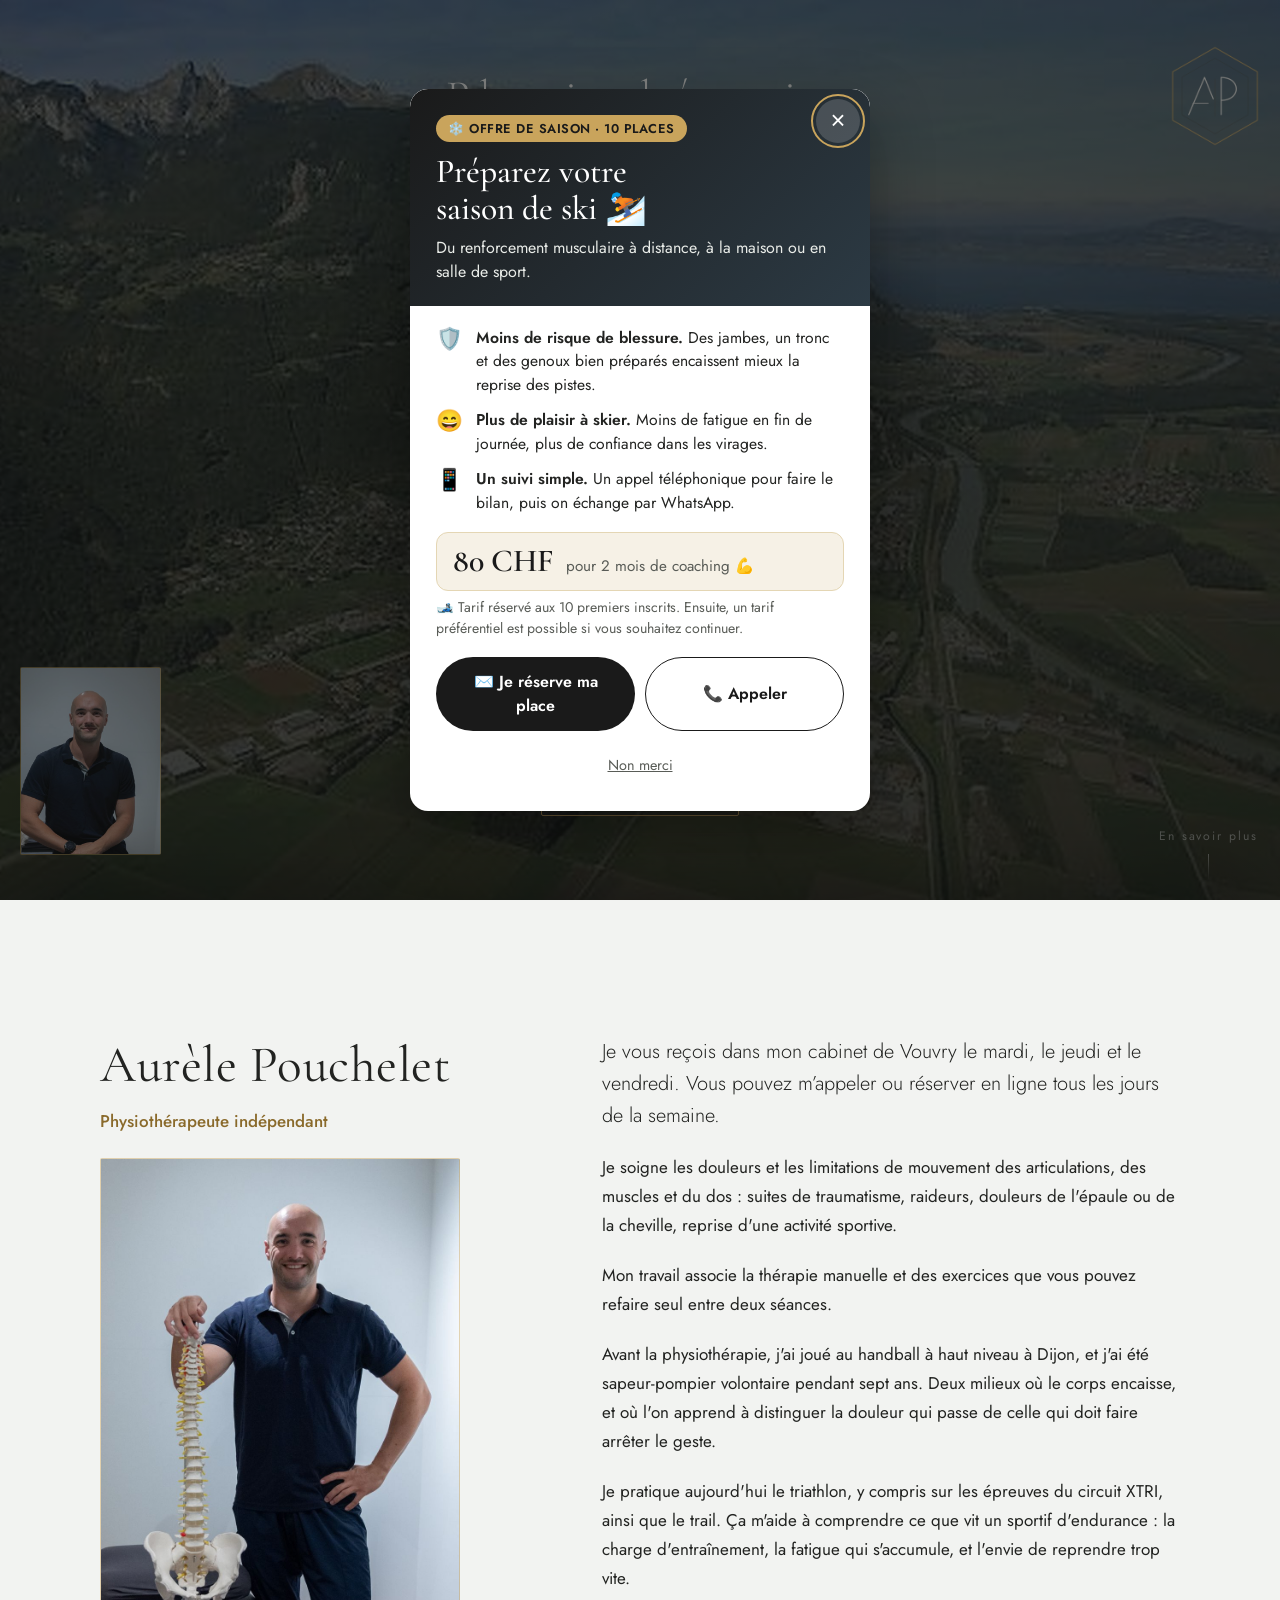
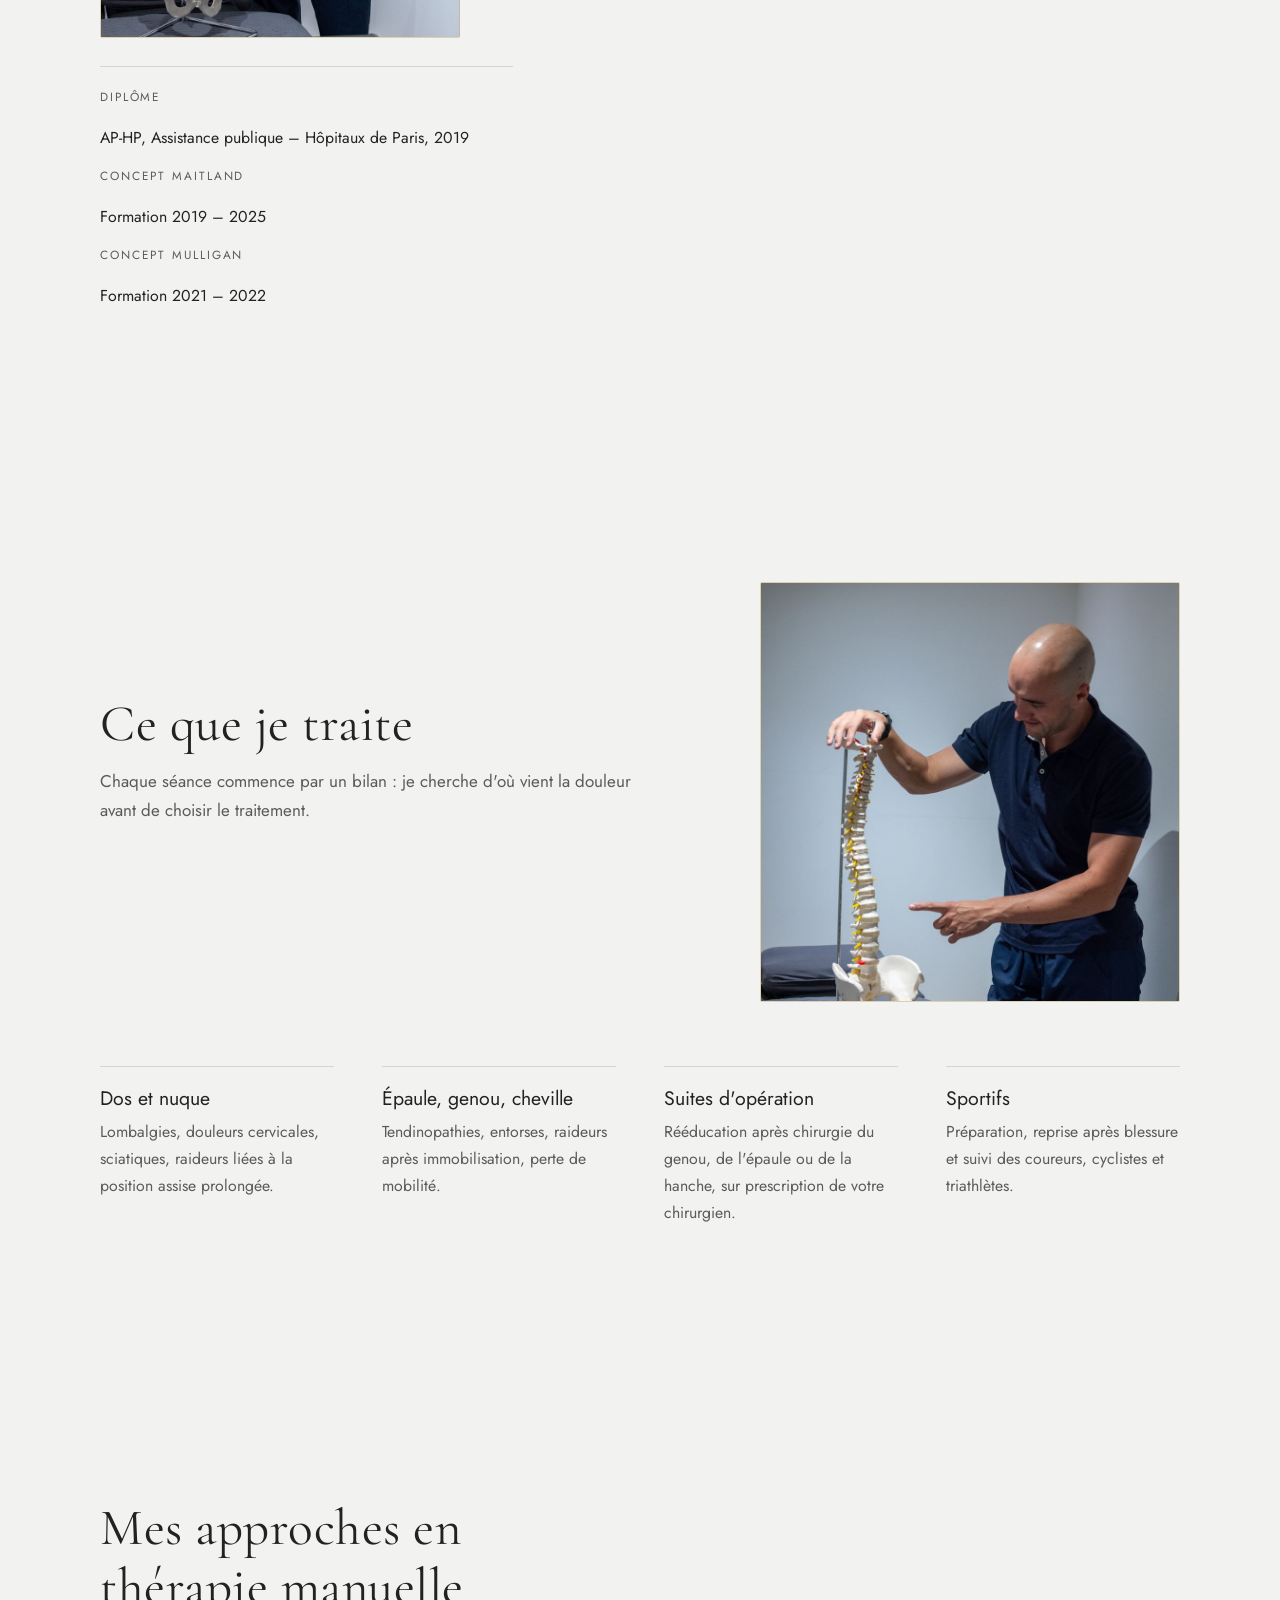
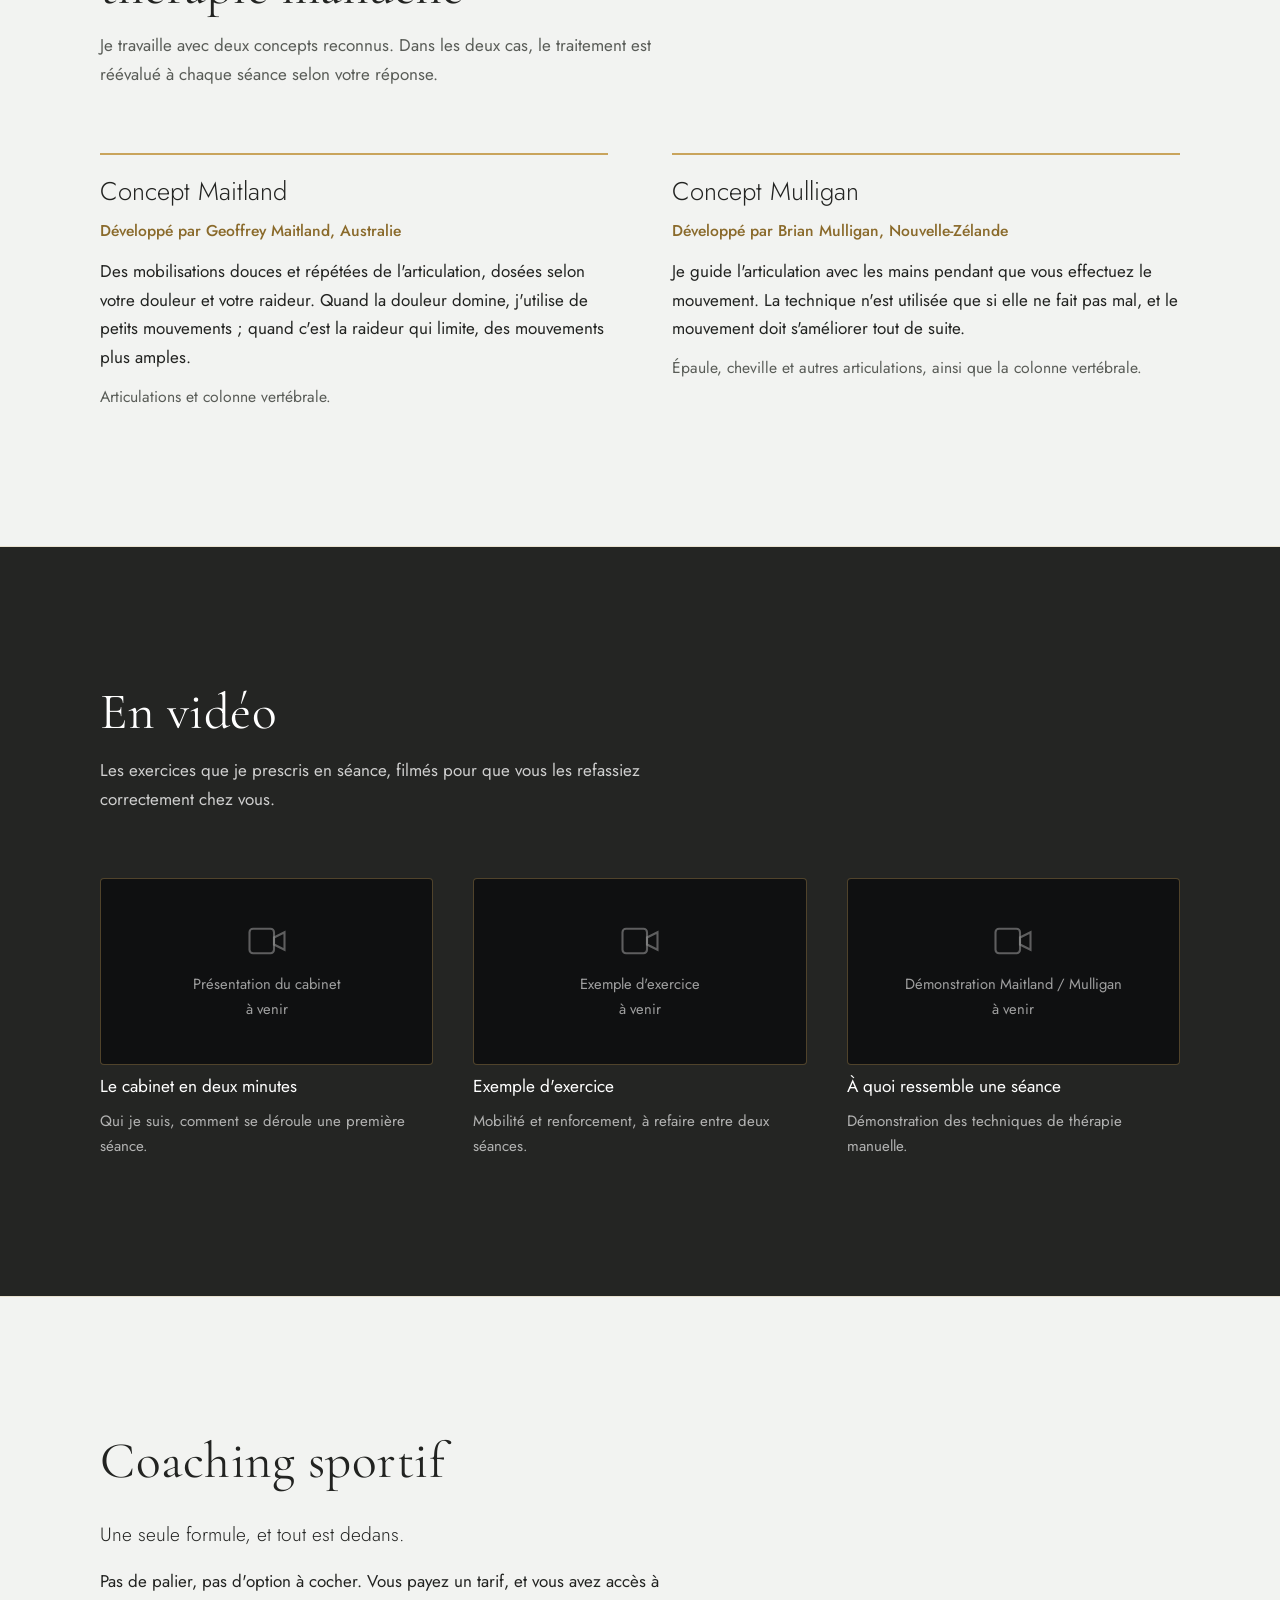
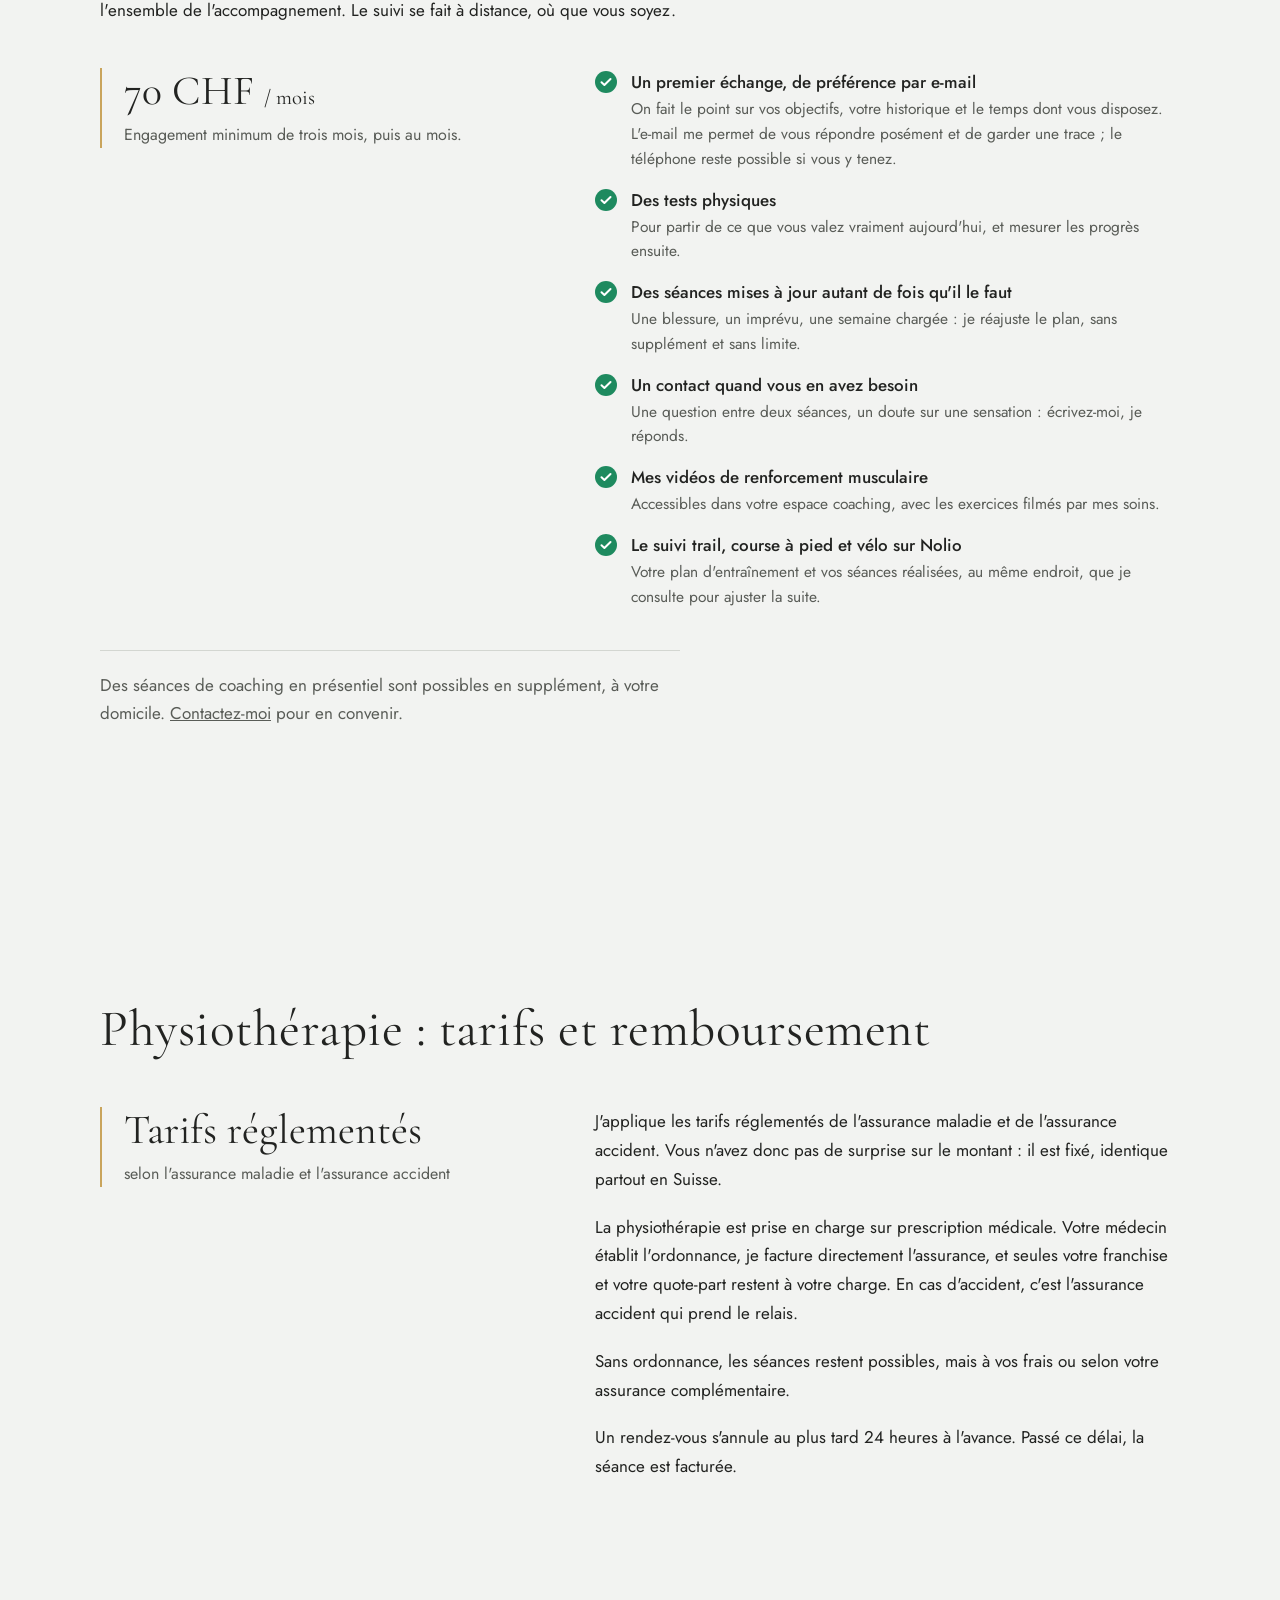
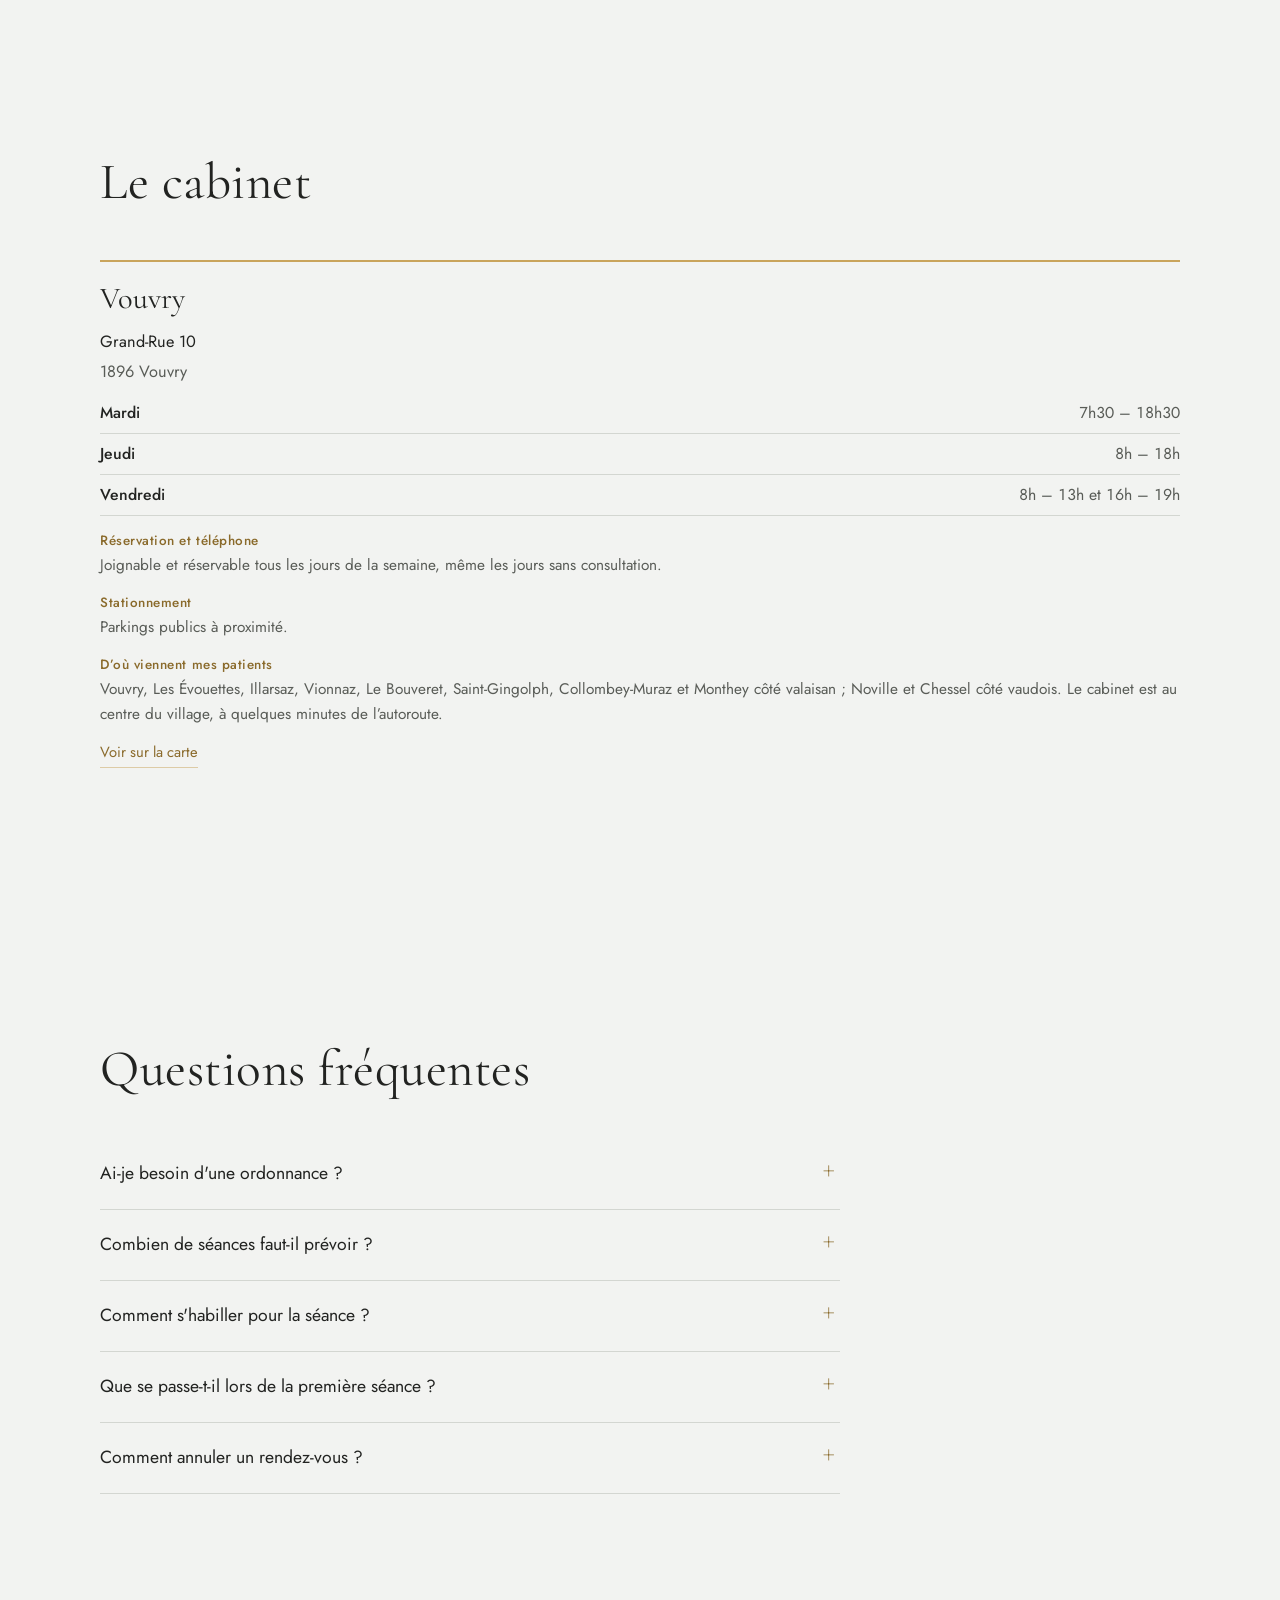
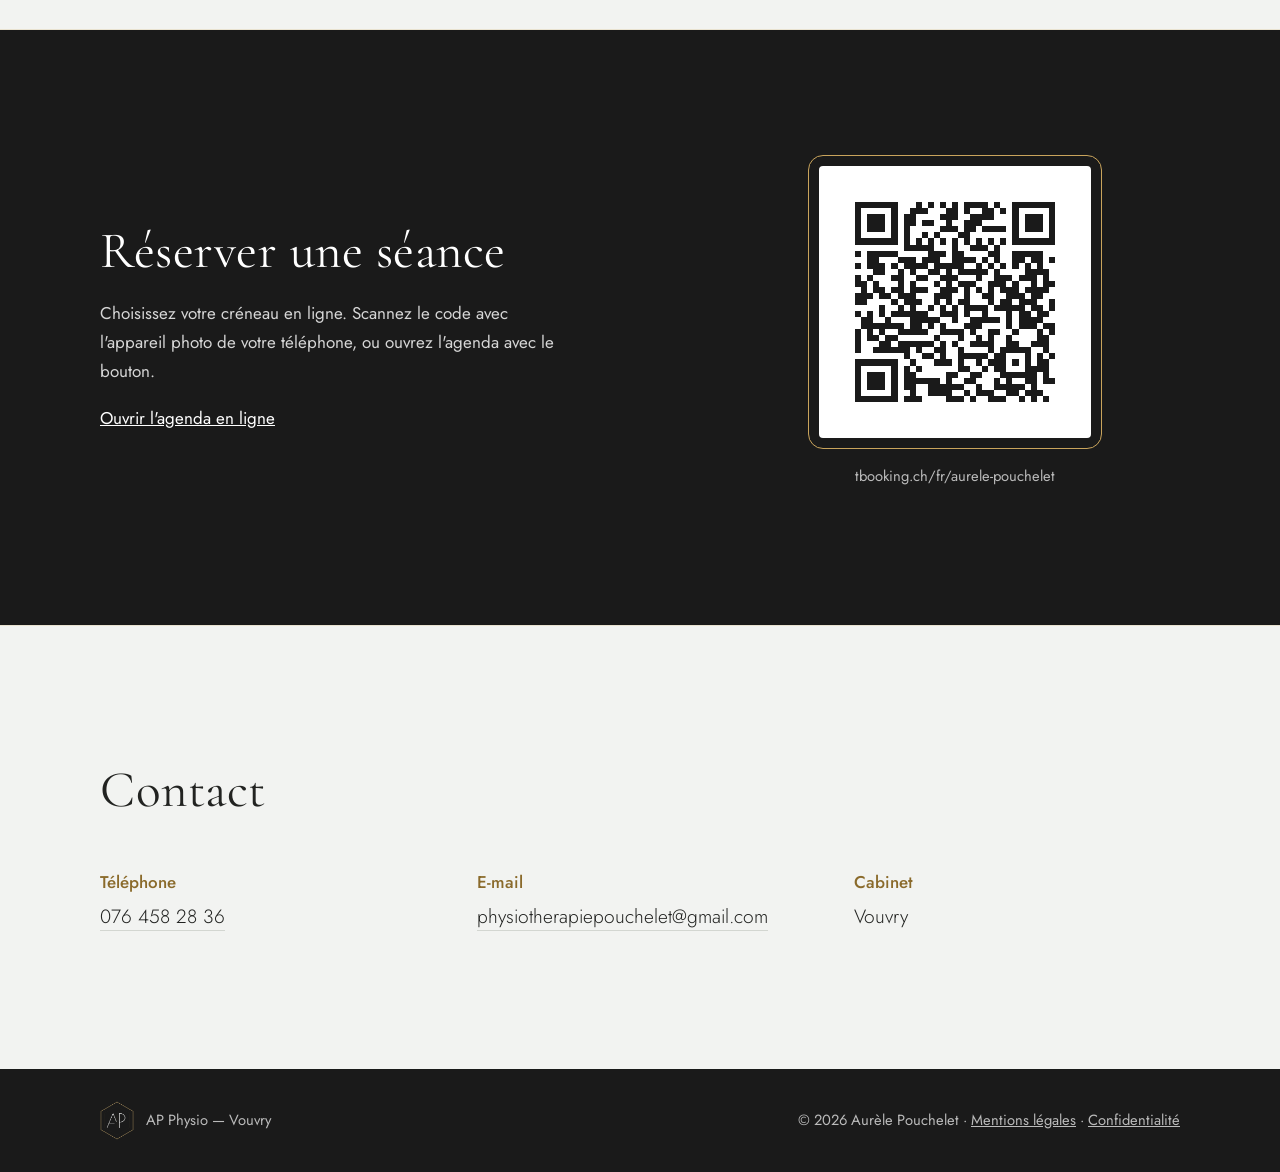
==== commit 63ca6715: "Fenêtre d'offre de saison : coaching préparation ski (80 CHF / 2 mois), fermable Co-Authored-By: Cla" ====
--- a/index.html
+++ b/index.html
@@ -893,4 +893,101 @@
 })();
 </script>
 
+<!-- Offre de saison : coaching ski. Fenêtre fermable, sans cookie ni traceur. -->
+<style>
+.ski-ov{position:fixed;inset:0;z-index:2000;display:none;align-items:center;justify-content:center;padding:16px;background:rgba(20,22,20,.55);}
+.ski-ov.on{display:flex;animation:ski-fade .25s ease-out}
+.ski-box{position:relative;width:100%;max-width:460px;max-height:calc(100dvh - 32px);overflow:auto;background:#fff;color:var(--text,#222321);border-radius:18px;box-shadow:0 24px 60px rgba(0,0,0,.35);font-family:var(--font,sans-serif);line-height:1.5;animation:ski-up .3s ease-out}
+.ski-top{background:linear-gradient(135deg,#1a1a1a 0%,#2c3a44 100%);color:#fff;padding:26px 26px 22px;border-radius:18px 18px 0 0}
+.ski-tag{display:inline-block;font-size:.8rem;letter-spacing:.04em;text-transform:uppercase;background:var(--gold,#c9a45c);color:#1a1a1a;font-weight:600;padding:4px 12px;border-radius:999px;margin-bottom:12px}
+.ski-top h2{font-family:var(--display,serif);font-weight:500;font-size:clamp(1.7rem,6vw,2.1rem);line-height:1.1;margin:0 0 8px;color:#fff}
+.ski-top p{margin:0;font-size:1rem;color:#e9ece8}
+.ski-body{padding:20px 26px 26px}
+.ski-list{list-style:none;margin:0 0 18px;padding:0;display:grid;gap:12px}
+.ski-list li{display:grid;grid-template-columns:30px 1fr;gap:10px;align-items:start;font-size:.98rem}
+.ski-list .e{font-size:1.35rem;line-height:1.2}
+.ski-list b{font-weight:600}
+.ski-price{display:flex;align-items:baseline;flex-wrap:wrap;gap:6px 12px;background:#f6f1e6;border:1px solid #e4d6b4;border-radius:12px;padding:12px 16px;margin-bottom:6px}
+.ski-price .n{font-family:var(--display,serif);font-size:2rem;font-weight:600;color:#1a1a1a;line-height:1}
+.ski-price .u{font-size:.95rem;color:#595c57}
+.ski-note{font-size:.88rem;color:#595c57;margin:0 0 18px}
+.ski-cta{display:flex;flex-wrap:wrap;gap:10px}
+.ski-cta a{flex:1 1 170px;text-align:center;text-decoration:none;font-weight:600;font-size:1rem;padding:13px 16px;border-radius:999px;min-height:48px;display:inline-flex;align-items:center;justify-content:center}
+.ski-cta .p{background:#1a1a1a;color:#fff}
+.ski-cta .s{background:#fff;color:#1a1a1a;border:1.5px solid #1a1a1a}
+.ski-x{position:absolute;top:10px;right:10px;width:44px;height:44px;border:0;border-radius:50%;background:rgba(255,255,255,.16);color:#fff;font-size:1.6rem;line-height:1;cursor:pointer;display:flex;align-items:center;justify-content:center}
+.ski-x:hover{background:rgba(255,255,255,.3)}
+.ski-x:focus-visible,.ski-cta a:focus-visible{outline:2px solid var(--gold,#c9a45c);outline-offset:3px}
+.ski-later{display:block;margin:14px auto 0;background:none;border:0;color:#595c57;font:inherit;font-size:.9rem;text-decoration:underline;cursor:pointer;min-height:40px}
+@keyframes ski-fade{from{opacity:0}to{opacity:1}}
+@keyframes ski-up{from{opacity:0;transform:translateY(14px)}to{opacity:1;transform:none}}
+@media (max-width:520px){.ski-ov{align-items:flex-end;padding:0}.ski-box{border-radius:18px 18px 0 0;max-height:92dvh}.ski-top{padding:24px 20px 18px}.ski-body{padding:16px 20px 22px}}
+@media (prefers-reduced-motion:reduce){.ski-ov.on,.ski-box{animation:none}}
+</style>
+<div class="ski-ov" id="ski-ov" role="dialog" aria-modal="true" aria-labelledby="ski-t" hidden>
+  <div class="ski-box">
+    <button class="ski-x" id="ski-x" type="button" aria-label="Fermer">&times;</button>
+    <div class="ski-top">
+      <span class="ski-tag">❄️ Offre de saison · 10 places</span>
+      <h2 id="ski-t">Préparez votre saison de ski ⛷️</h2>
+      <p>Du renforcement musculaire à distance, à la maison ou en salle de sport.</p>
+    </div>
+    <div class="ski-body">
+      <ul class="ski-list">
+        <li><span class="e" aria-hidden="true">🛡️</span><span><b>Moins de risque de blessure.</b> Des jambes, un tronc et des genoux bien préparés encaissent mieux la reprise des pistes.</span></li>
+        <li><span class="e" aria-hidden="true">😄</span><span><b>Plus de plaisir à skier.</b> Moins de fatigue en fin de journée, plus de confiance dans les virages.</span></li>
+        <li><span class="e" aria-hidden="true">📱</span><span><b>Un suivi simple.</b> Un appel téléphonique pour faire le bilan, puis on échange par WhatsApp.</span></li>
+      </ul>
+      <div class="ski-price"><span class="n">80 CHF</span><span class="u">pour 2 mois de coaching 💪</span></div>
+      <p class="ski-note">🎿 Tarif réservé aux 10 premiers inscrits. Ensuite, un tarif préférentiel est possible si vous souhaitez continuer.</p>
+      <div class="ski-cta">
+        <a class="p" href="mailto:physiotherapiepouchelet@gmail.com?subject=Coaching%20pr%C3%A9paration%20ski&amp;body=Bonjour%2C%0A%0AJe%20souhaite%20profiter%20de%20l%27offre%20coaching%20ski%20(80%20CHF%20pour%202%20mois).%0A%0AMon%20nom%20%3A%0AMon%20num%C3%A9ro%20pour%20le%20bilan%20t%C3%A9l%C3%A9phonique%20%3A%0AMes%20disponibilit%C3%A9s%20%3A%0A%0AMerci%20!">✉️ Je réserve ma place</a>
+        <a class="s" href="tel:+41764582836">📞 Appeler</a>
+      </div>
+      <button class="ski-later" id="ski-later" type="button">Non merci</button>
+    </div>
+  </div>
+</div>
+<script>
+(function () {
+  var ov = document.getElementById('ski-ov');
+  if (!ov) return;
+  var KEY = 'ski-offre-2026', DAYS = 7, last = null;
+  // Pas de fenêtre pour les visiteurs arrivés par une annonce Google (ils cherchent un physio).
+  if (/[?&](gclid|gbraid|wbraid)=/.test(location.search)) return;
+  try {
+    var t = parseInt(localStorage.getItem(KEY) || '0', 10);
+    if (t && Date.now() - t < DAYS * 864e5) return;
+  } catch (e) {}
+  function close() {
+    ov.classList.remove('on'); ov.hidden = true;
+    document.removeEventListener('keydown', onKey);
+    try { localStorage.setItem(KEY, String(Date.now())); } catch (e) {}
+    if (last && last.focus) last.focus();
+  }
+  function onKey(e) {
+    if (e.key === 'Escape') { close(); return; }
+    if (e.key !== 'Tab') return;
+    var f = ov.querySelectorAll('button, a[href]');
+    if (!f.length) return;
+    var a = f[0], z = f[f.length - 1];
+    if (e.shiftKey && document.activeElement === a) { e.preventDefault(); z.focus(); }
+    else if (!e.shiftKey && document.activeElement === z) { e.preventDefault(); a.focus(); }
+  }
+  function open() {
+    last = document.activeElement;
+    ov.hidden = false; ov.classList.add('on');
+    document.addEventListener('keydown', onKey);
+    document.getElementById('ski-x').focus();
+  }
+  document.getElementById('ski-x').addEventListener('click', close);
+  document.getElementById('ski-later').addEventListener('click', close);
+  ov.addEventListener('click', function (e) { if (e.target === ov) close(); });
+  ov.querySelectorAll('.ski-cta a').forEach(function (a) { a.addEventListener('click', function () { try { localStorage.setItem(KEY, String(Date.now())); } catch (e) {} }); });
+  setTimeout(open, 1500);
+})();
+</script>
+
+<!-- Mesure d'audience Cloudflare : sans cookie, sans identifiant. -->
+<script defer src="https://static.cloudflareinsights.com/beacon.min.js" data-cf-beacon='{"token": "75a1da9685ce4d23bb6e6b52f5671e19"}'></script>
 </body></html>
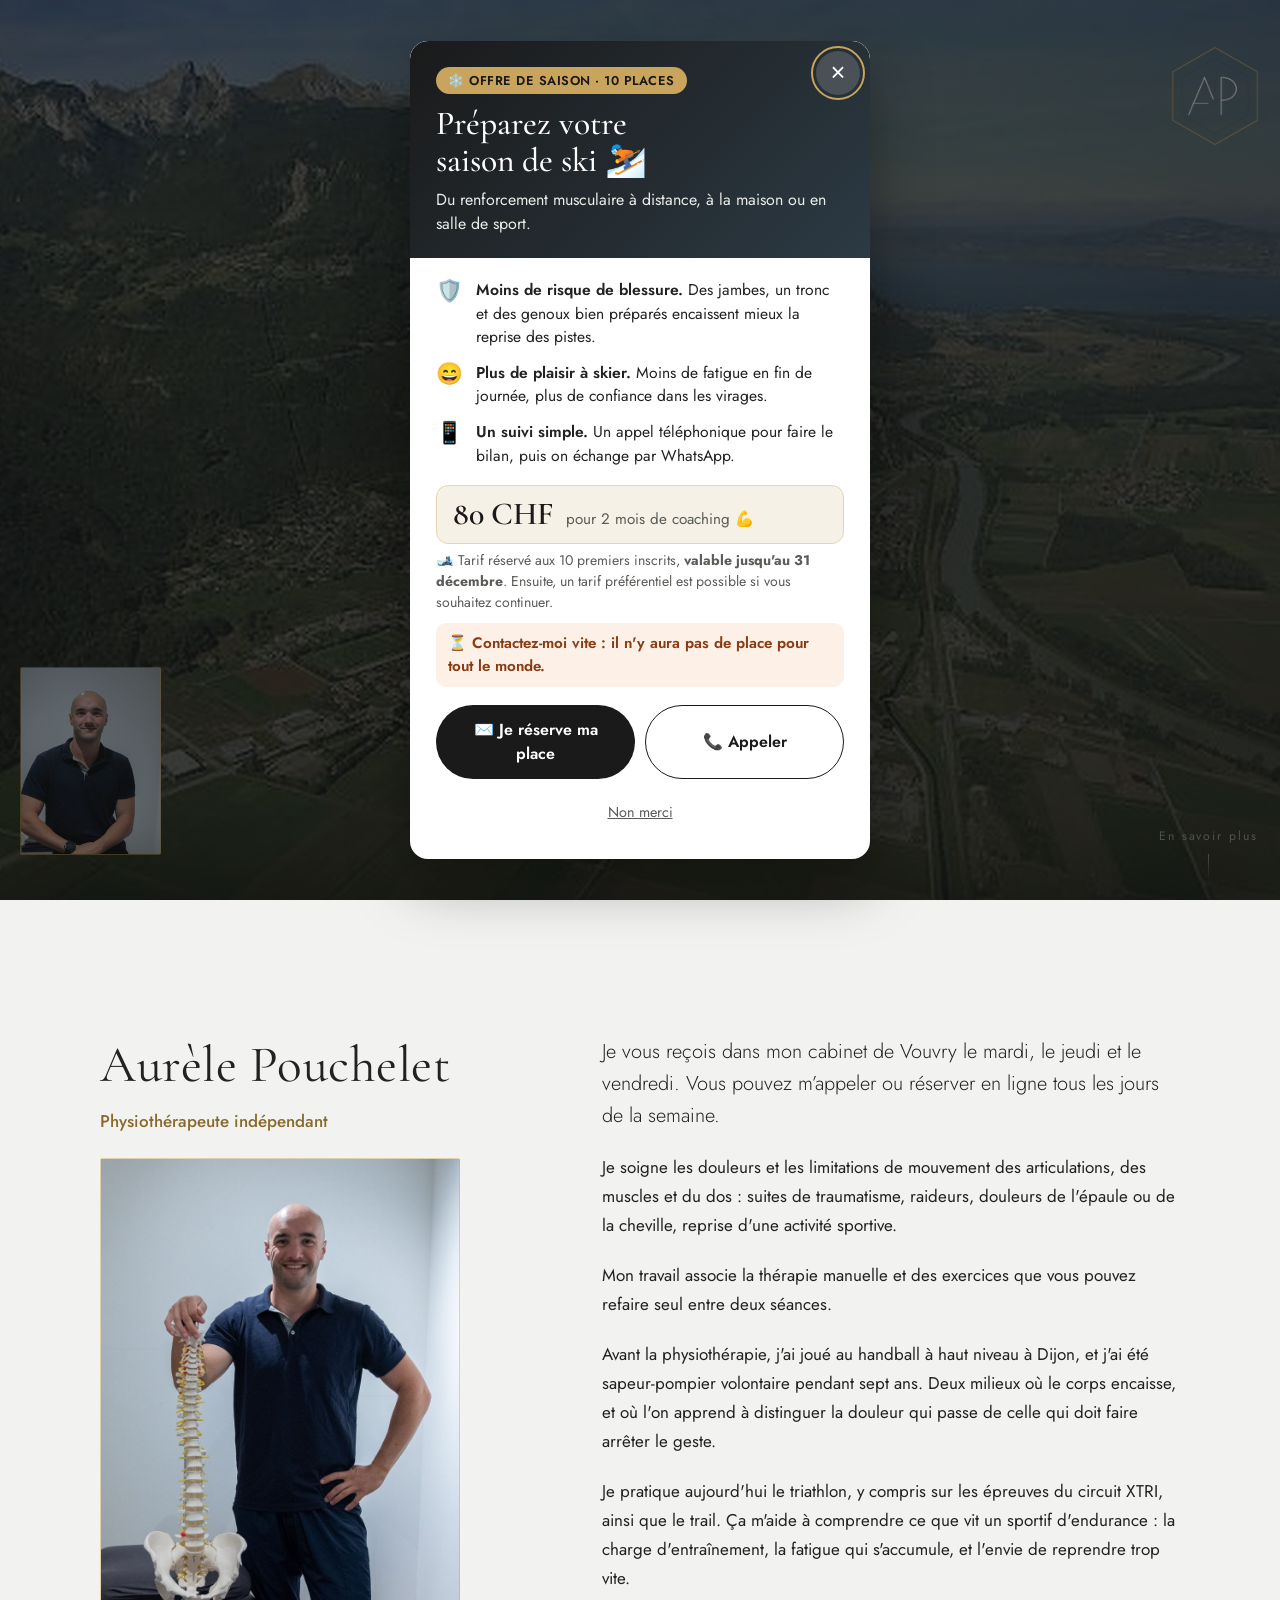
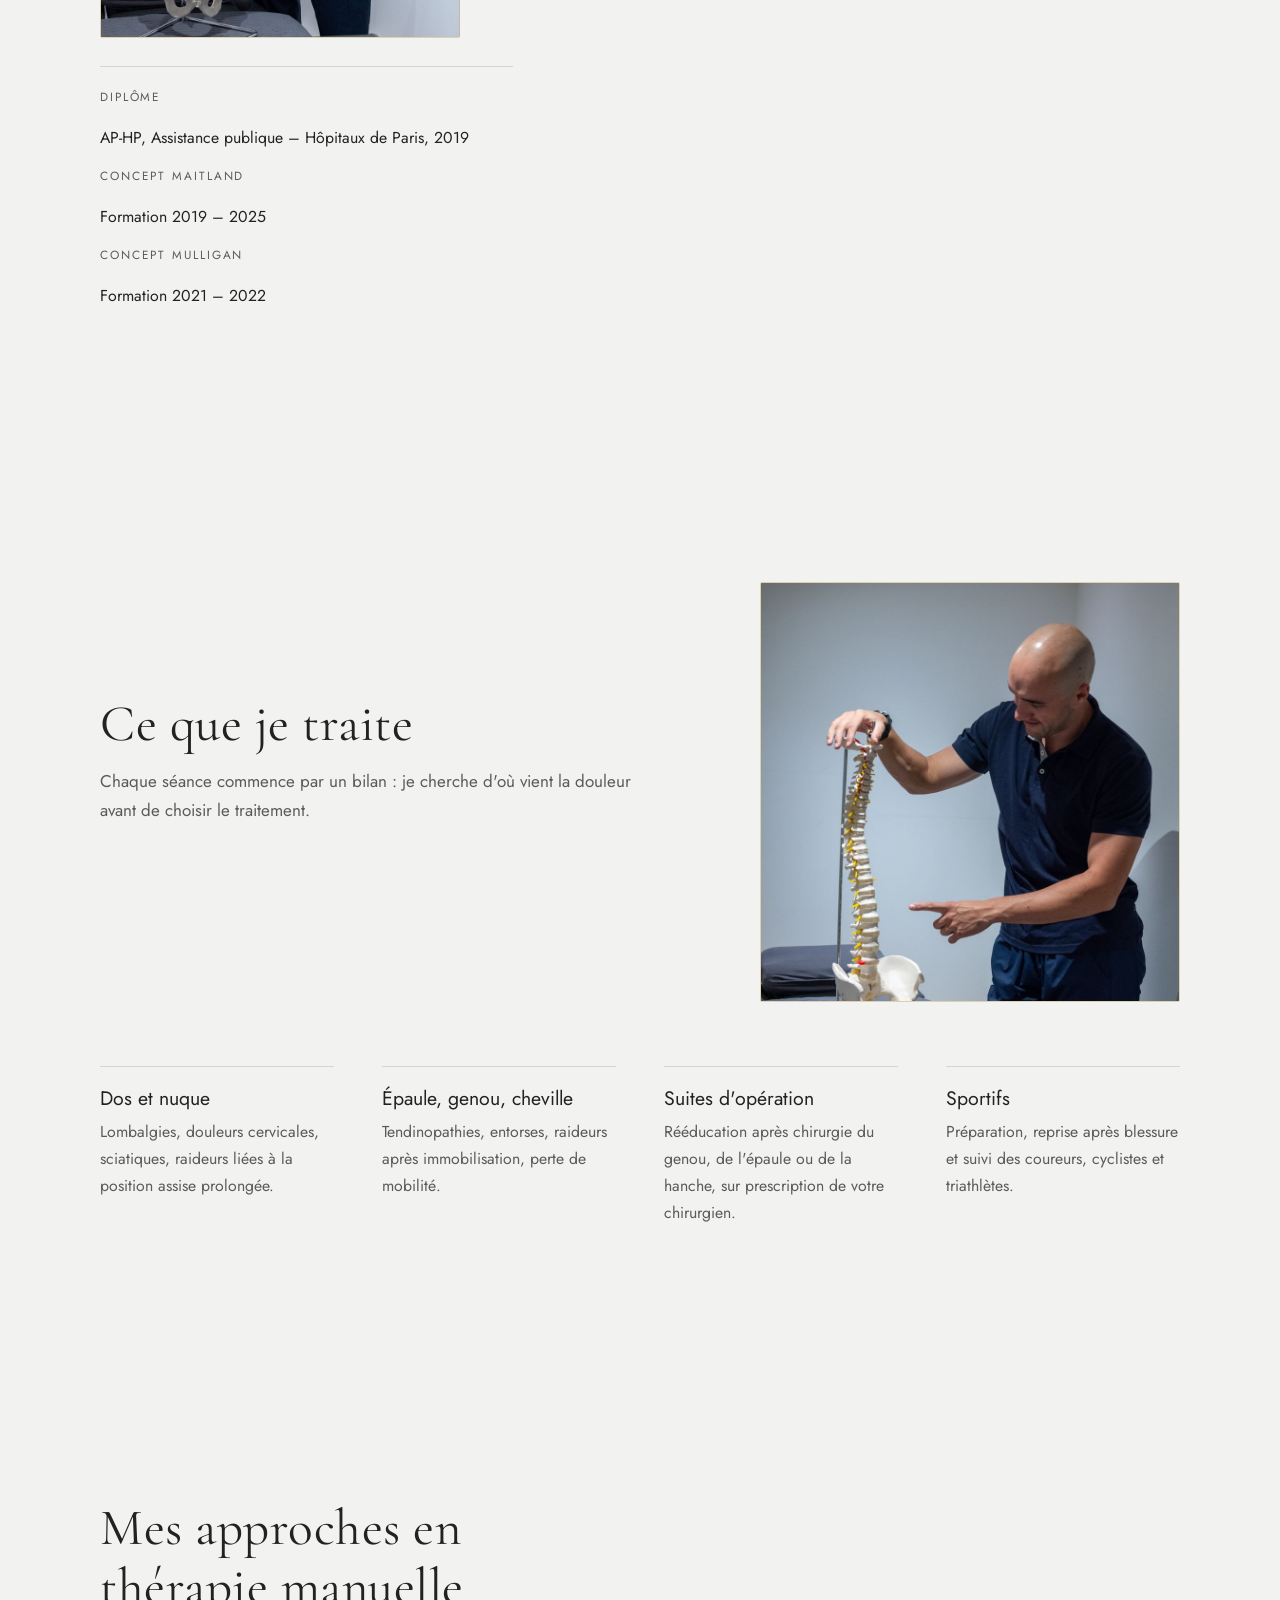
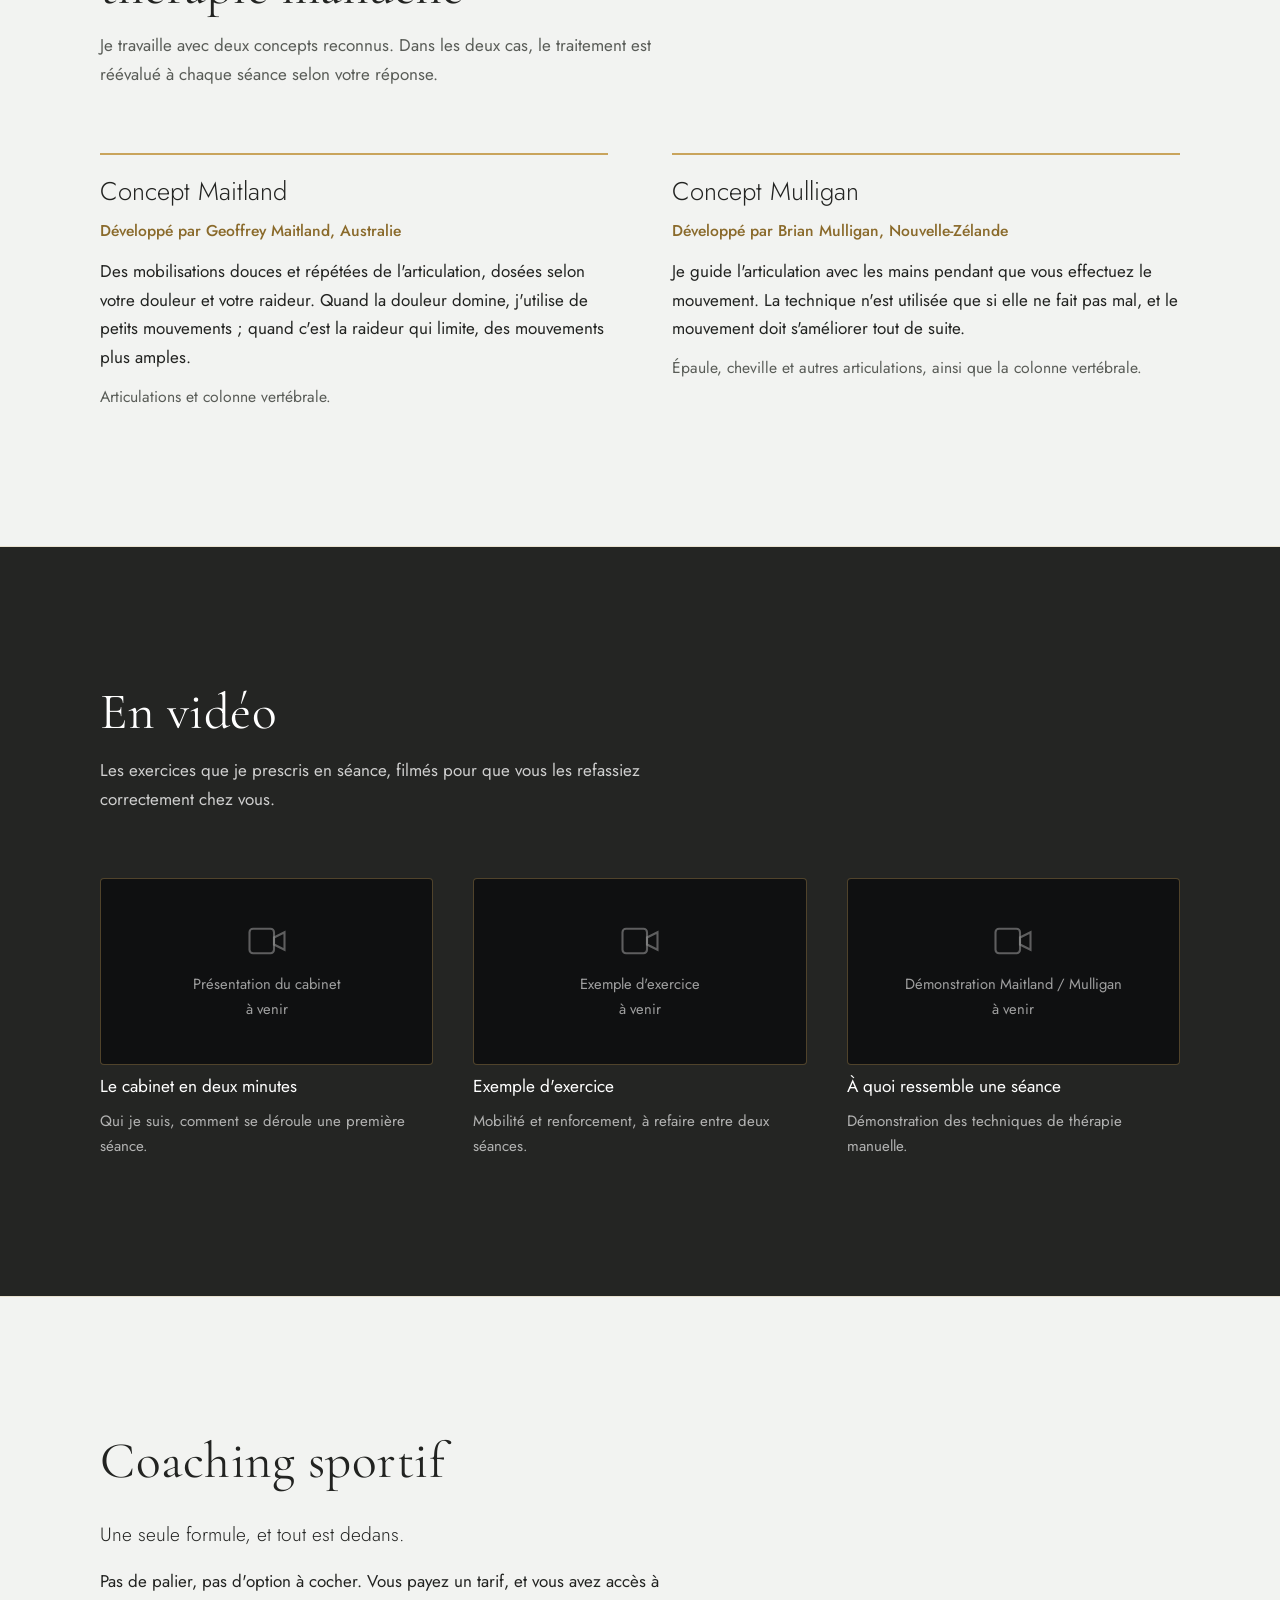
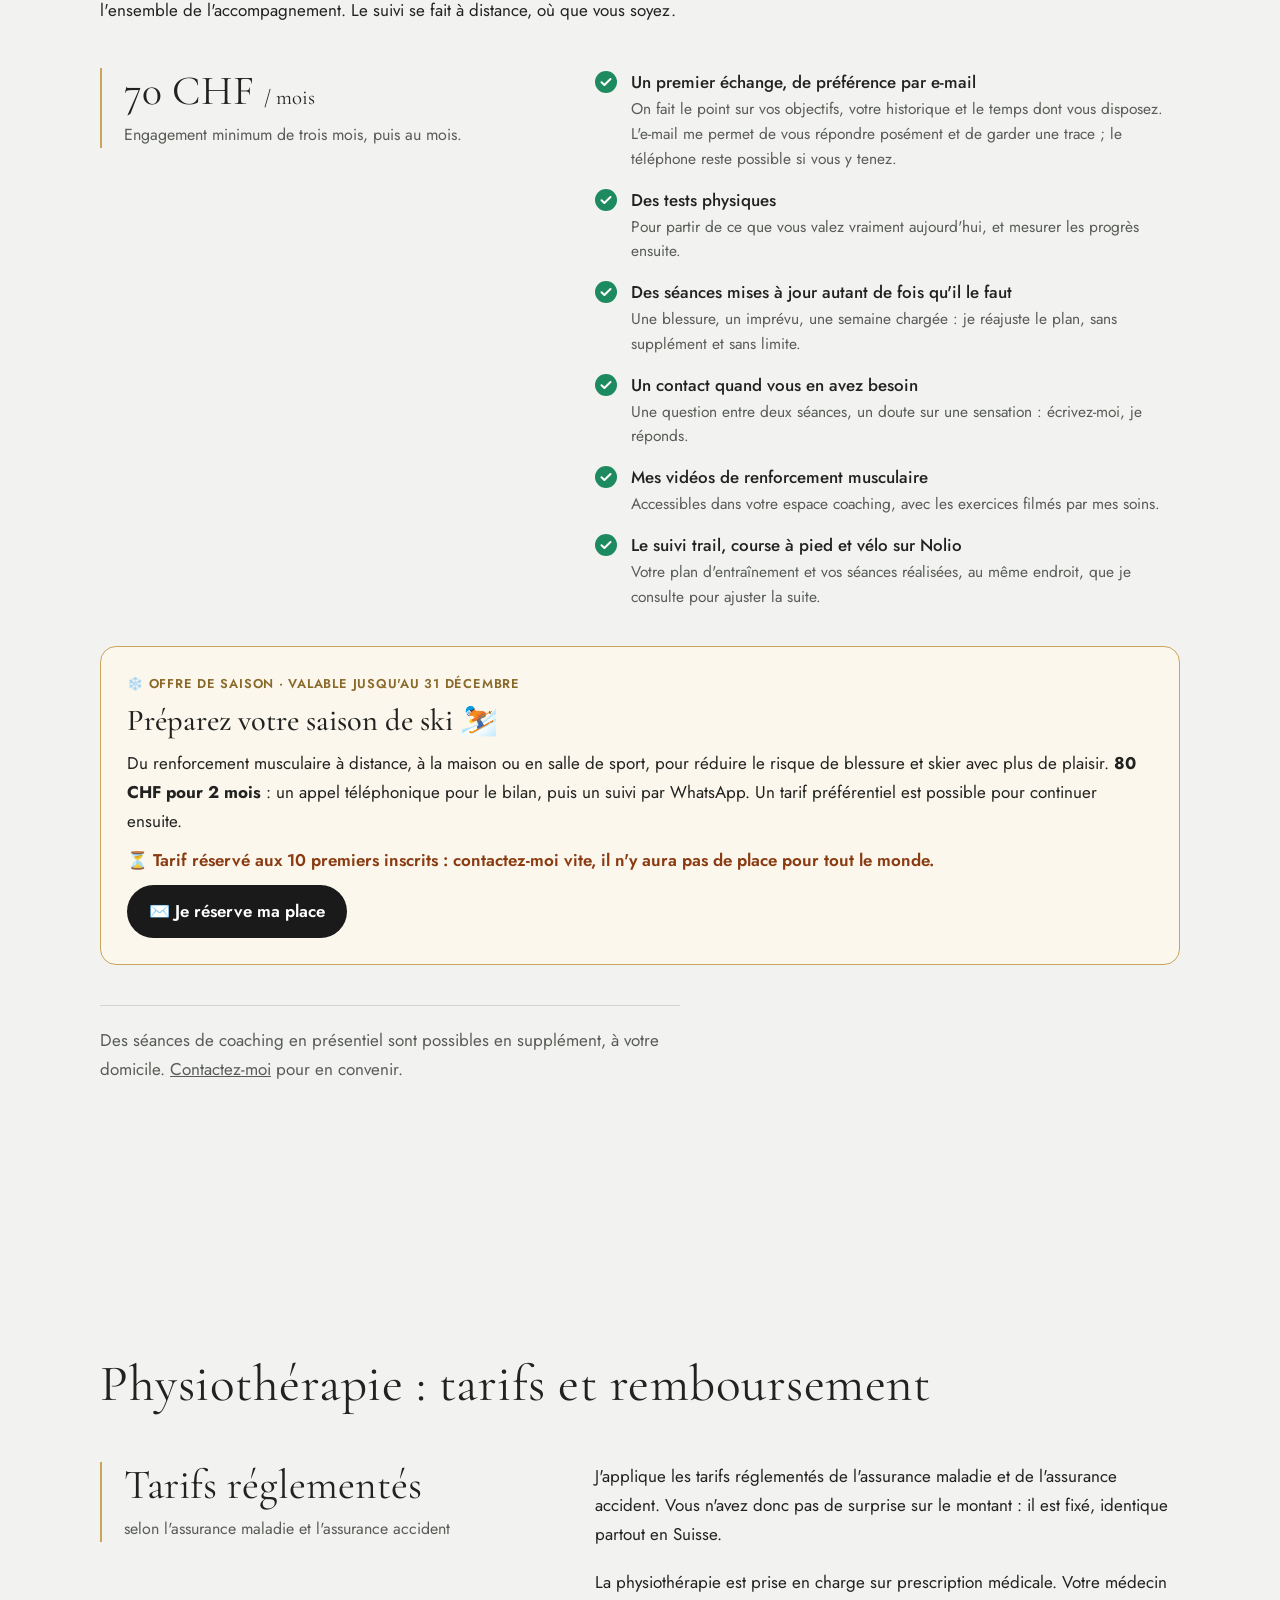
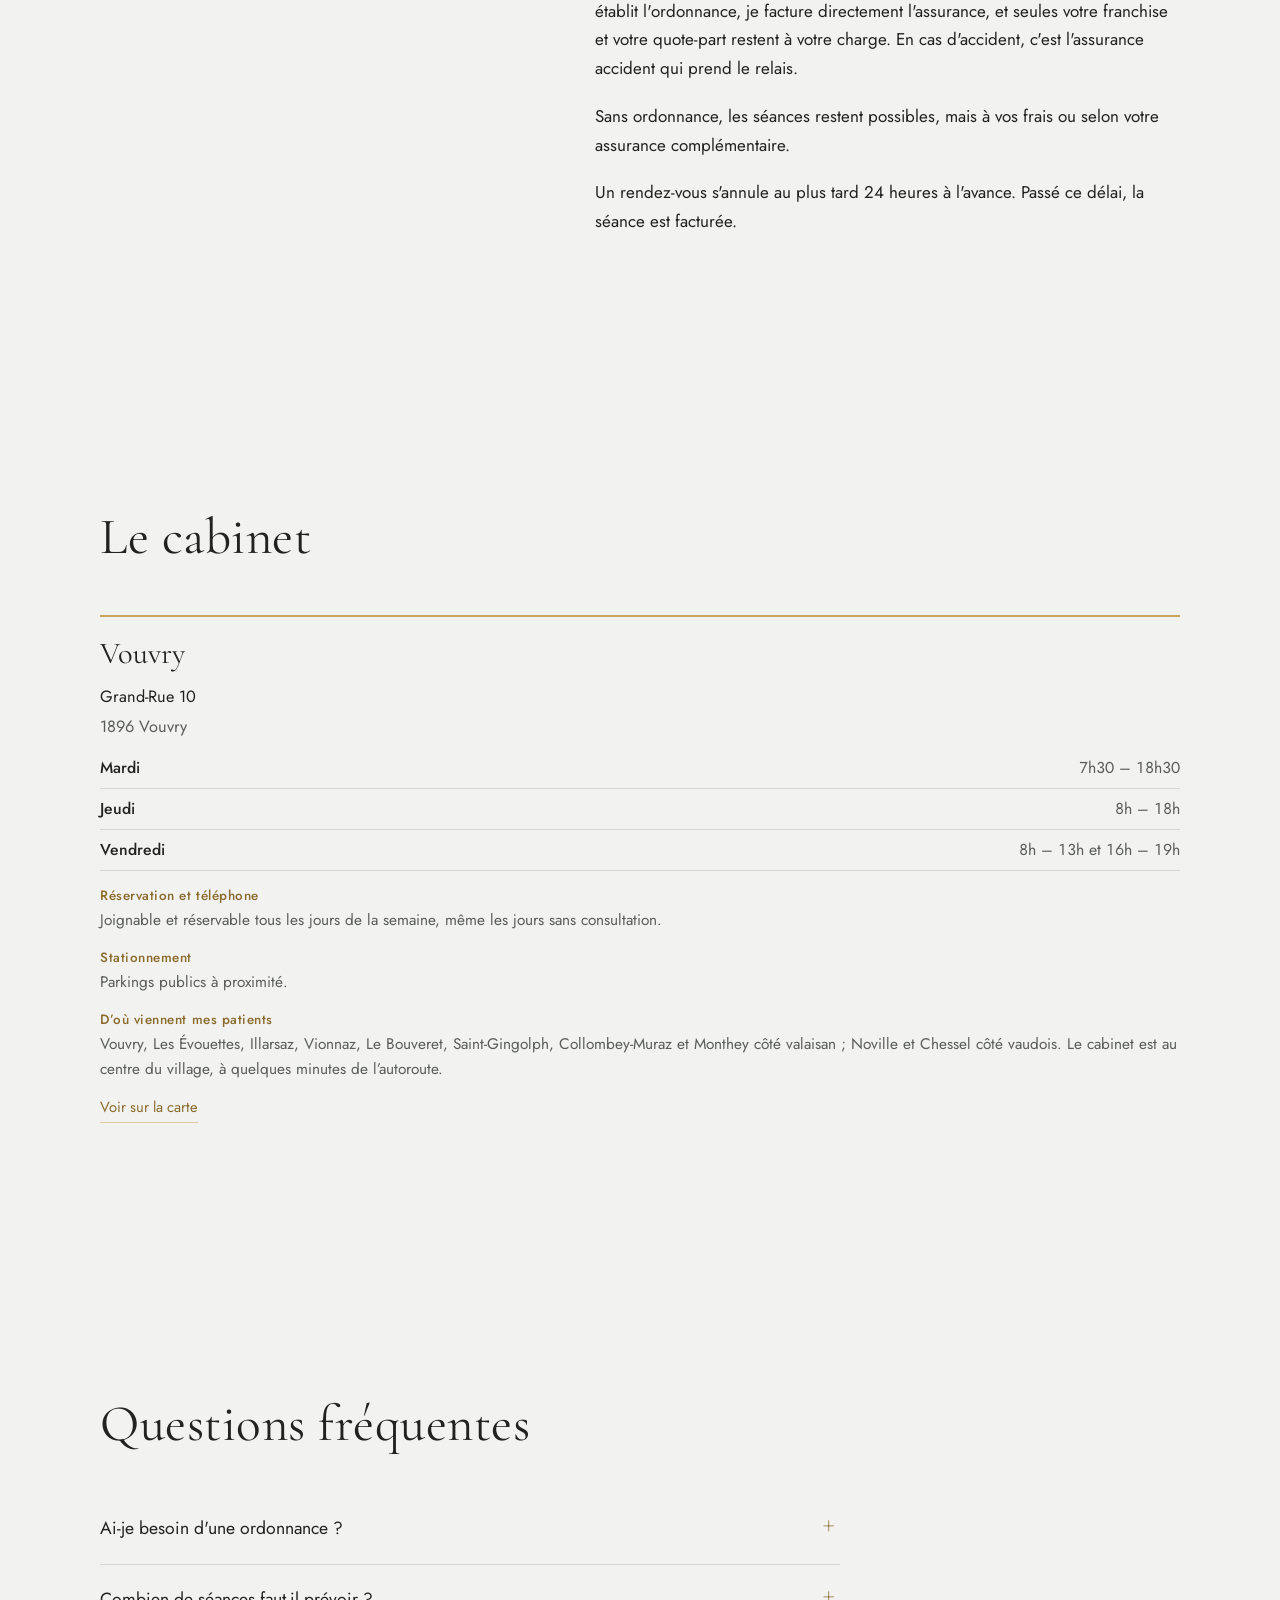
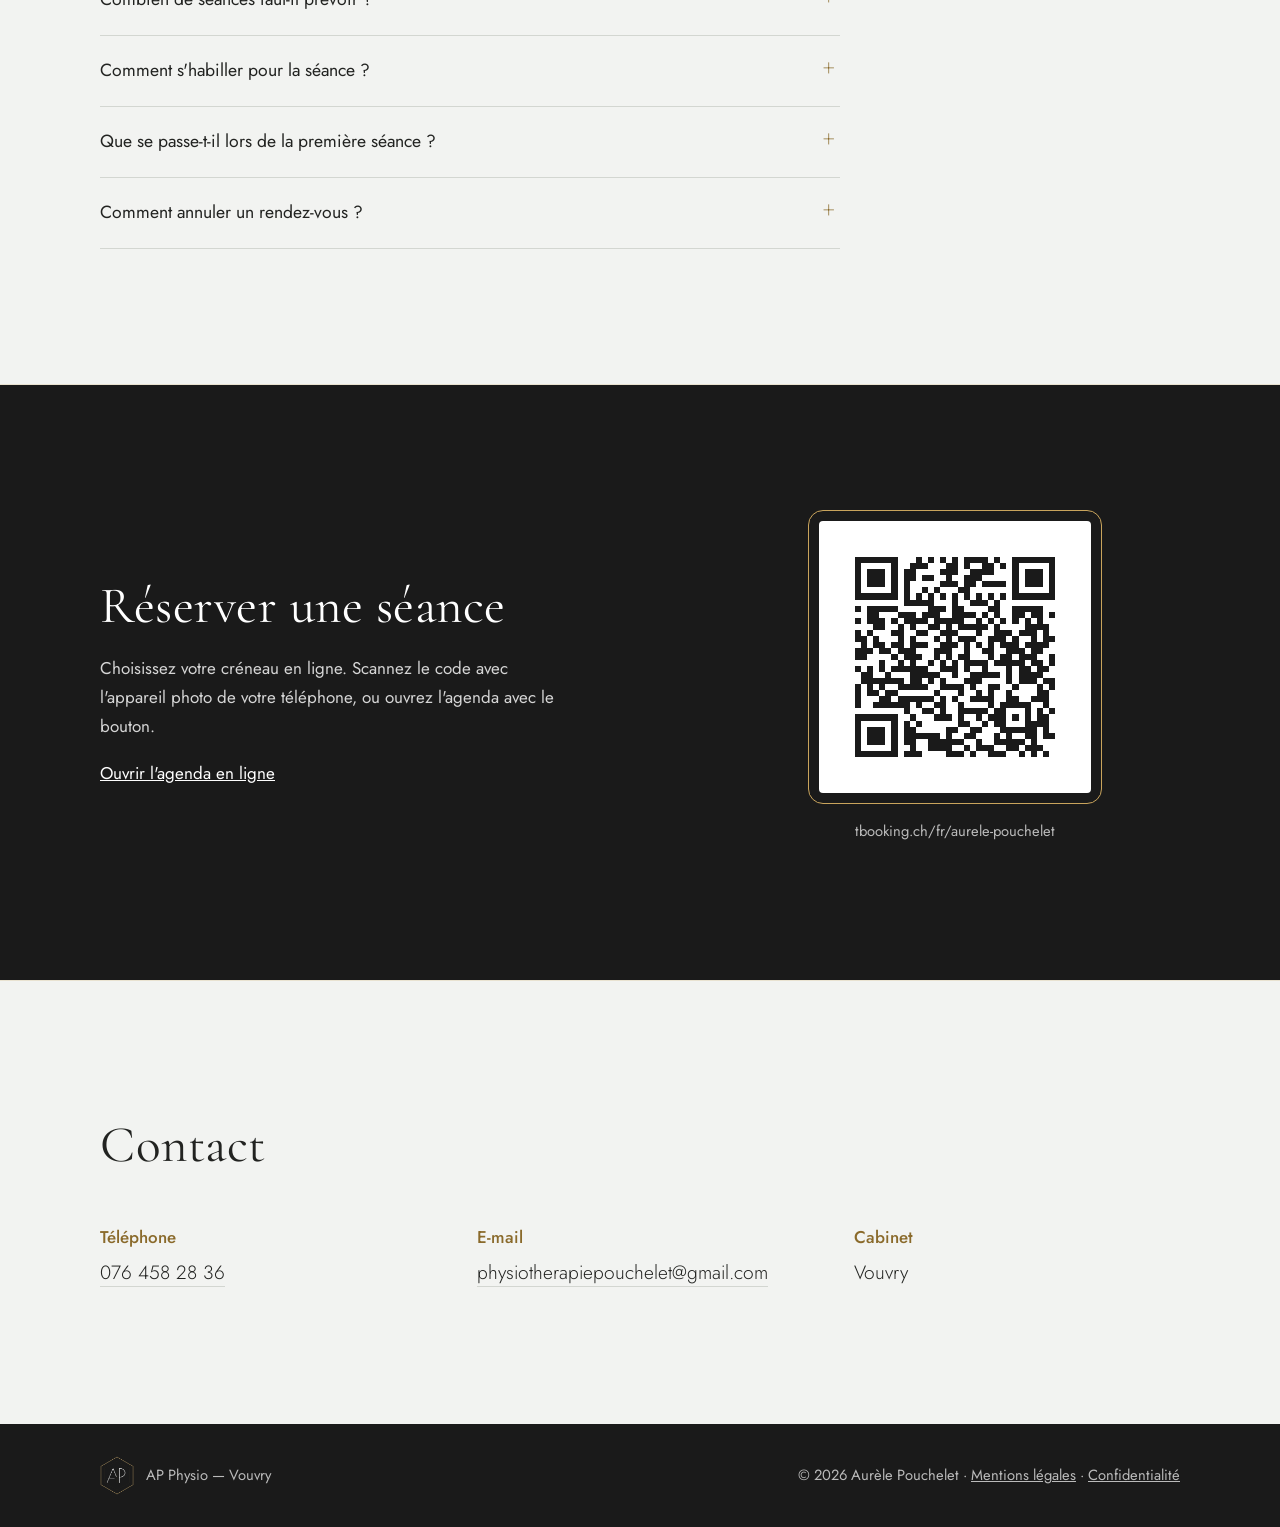
==== commit d1e11cf8: "Offre ski : valable jusqu'au 31 décembre, urgence, encart dans la section Coaching Co-Authored-By: C" ====
--- a/index.html
+++ b/index.html
@@ -693,6 +693,14 @@
           </ul>
         </div>
 
+        <div class="ski-band">
+          <span class="k">❄️ Offre de saison · valable jusqu'au 31 décembre</span>
+          <h3>Préparez votre saison de ski ⛷️</h3>
+          <p>Du renforcement musculaire à distance, à la maison ou en salle de sport, pour réduire le risque de blessure et skier avec plus de plaisir. <b>80 CHF pour 2 mois</b> : un appel téléphonique pour le bilan, puis un suivi par WhatsApp. Un tarif préférentiel est possible pour continuer ensuite.</p>
+          <p class="h">⏳ Tarif réservé aux 10 premiers inscrits : contactez-moi vite, il n'y aura pas de place pour tout le monde.</p>
+          <a class="b" href="mailto:physiotherapiepouchelet@gmail.com?subject=Coaching%20pr%C3%A9paration%20ski">✉️ Je réserve ma place</a>
+        </div>
+
         <p class="extra">Des séances de coaching en présentiel sont possibles en supplément, à votre domicile. <a href="#contact">Contactez-moi</a> pour en convenir.</p>
       </div>
     </section>
@@ -910,7 +918,14 @@
 .ski-price{display:flex;align-items:baseline;flex-wrap:wrap;gap:6px 12px;background:#f6f1e6;border:1px solid #e4d6b4;border-radius:12px;padding:12px 16px;margin-bottom:6px}
 .ski-price .n{font-family:var(--display,serif);font-size:2rem;font-weight:600;color:#1a1a1a;line-height:1}
 .ski-price .u{font-size:.95rem;color:#595c57}
-.ski-note{font-size:.88rem;color:#595c57;margin:0 0 18px}
+.ski-note{font-size:.88rem;color:#595c57;margin:0 0 10px}
+.ski-hurry{font-size:.95rem;font-weight:600;color:#8a3b12;background:#fdf0e6;border-radius:10px;padding:9px 12px;margin:0 0 18px}
+.ski-band{margin-top:clamp(24px,4vw,36px);border:1.5px solid var(--gold,#c9a45c);background:#fbf7ec;border-radius:16px;padding:clamp(18px,3vw,26px);display:grid;gap:10px}
+.ski-band .k{font-size:.8rem;letter-spacing:.06em;text-transform:uppercase;font-weight:600;color:var(--gold-text,#8a6a2b)}
+.ski-band h3{font-family:var(--display,serif);font-weight:500;font-size:clamp(1.5rem,4vw,1.9rem)}
+.ski-band p{margin:0}
+.ski-band .h{font-weight:600;color:#8a3b12}
+.ski-band a.b{justify-self:start;text-decoration:none;background:#1a1a1a;color:#fff;font-weight:600;padding:12px 22px;border-radius:999px}
 .ski-cta{display:flex;flex-wrap:wrap;gap:10px}
 .ski-cta a{flex:1 1 170px;text-align:center;text-decoration:none;font-weight:600;font-size:1rem;padding:13px 16px;border-radius:999px;min-height:48px;display:inline-flex;align-items:center;justify-content:center}
 .ski-cta .p{background:#1a1a1a;color:#fff}
@@ -939,7 +954,8 @@
         <li><span class="e" aria-hidden="true">📱</span><span><b>Un suivi simple.</b> Un appel téléphonique pour faire le bilan, puis on échange par WhatsApp.</span></li>
       </ul>
       <div class="ski-price"><span class="n">80 CHF</span><span class="u">pour 2 mois de coaching 💪</span></div>
-      <p class="ski-note">🎿 Tarif réservé aux 10 premiers inscrits. Ensuite, un tarif préférentiel est possible si vous souhaitez continuer.</p>
+      <p class="ski-note">🎿 Tarif réservé aux 10 premiers inscrits, <b>valable jusqu'au 31 décembre</b>. Ensuite, un tarif préférentiel est possible si vous souhaitez continuer.</p>
+      <p class="ski-hurry">⏳ Contactez-moi vite : il n'y aura pas de place pour tout le monde.</p>
       <div class="ski-cta">
         <a class="p" href="mailto:physiotherapiepouchelet@gmail.com?subject=Coaching%20pr%C3%A9paration%20ski&amp;body=Bonjour%2C%0A%0AJe%20souhaite%20profiter%20de%20l%27offre%20coaching%20ski%20(80%20CHF%20pour%202%20mois).%0A%0AMon%20nom%20%3A%0AMon%20num%C3%A9ro%20pour%20le%20bilan%20t%C3%A9l%C3%A9phonique%20%3A%0AMes%20disponibilit%C3%A9s%20%3A%0A%0AMerci%20!">✉️ Je réserve ma place</a>
         <a class="s" href="tel:+41764582836">📞 Appeler</a>
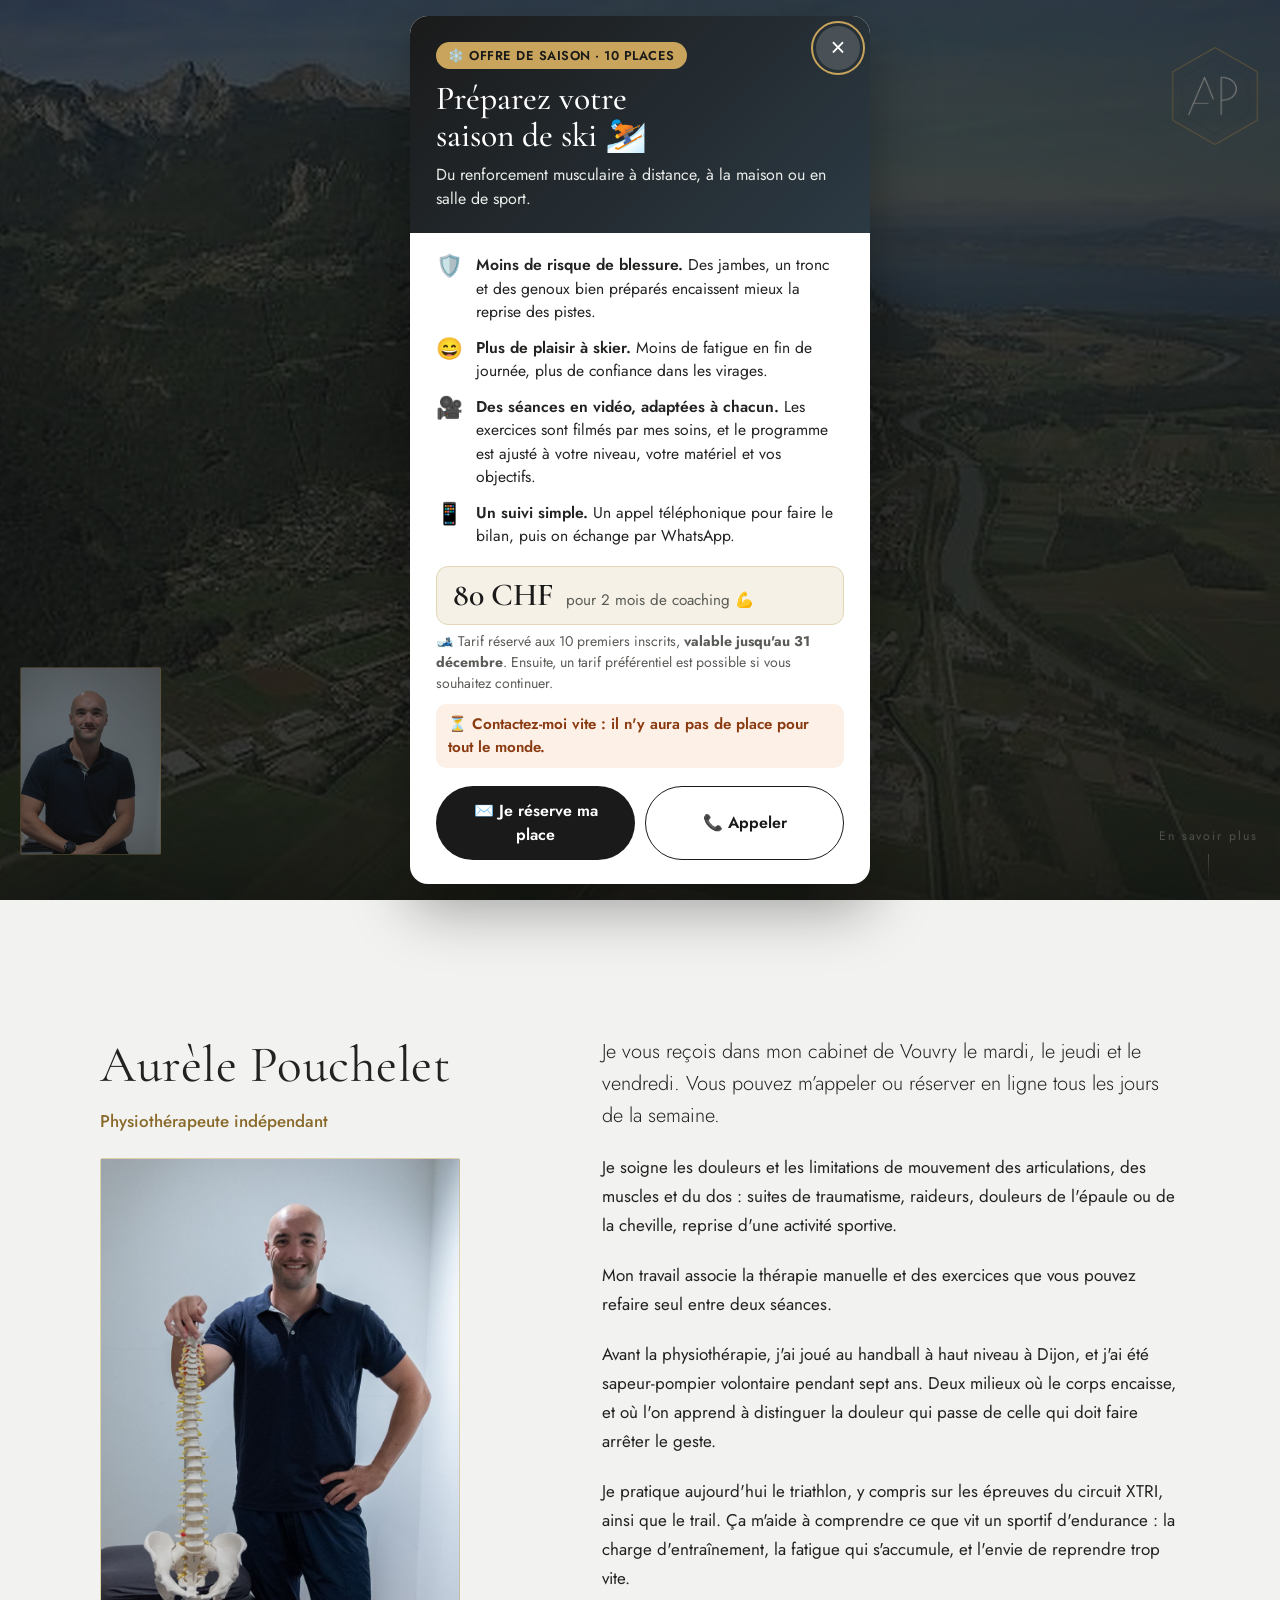
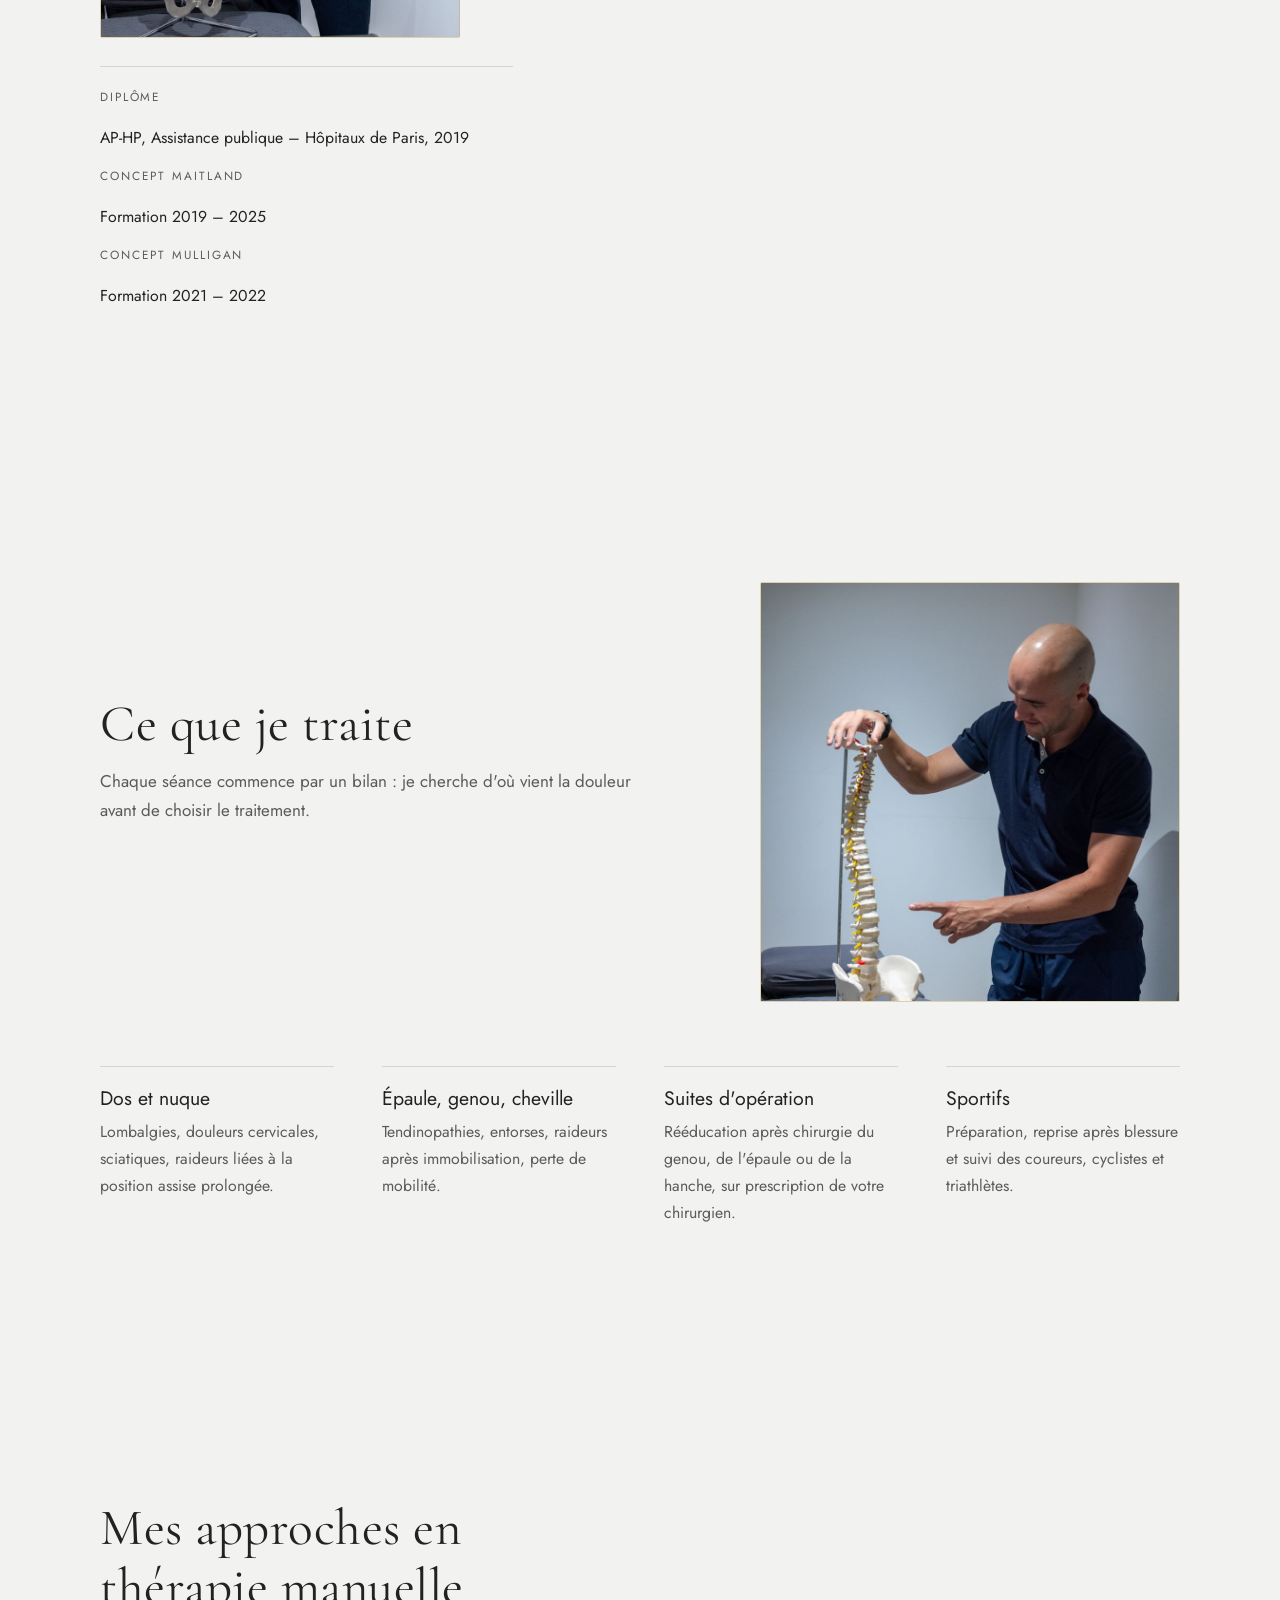
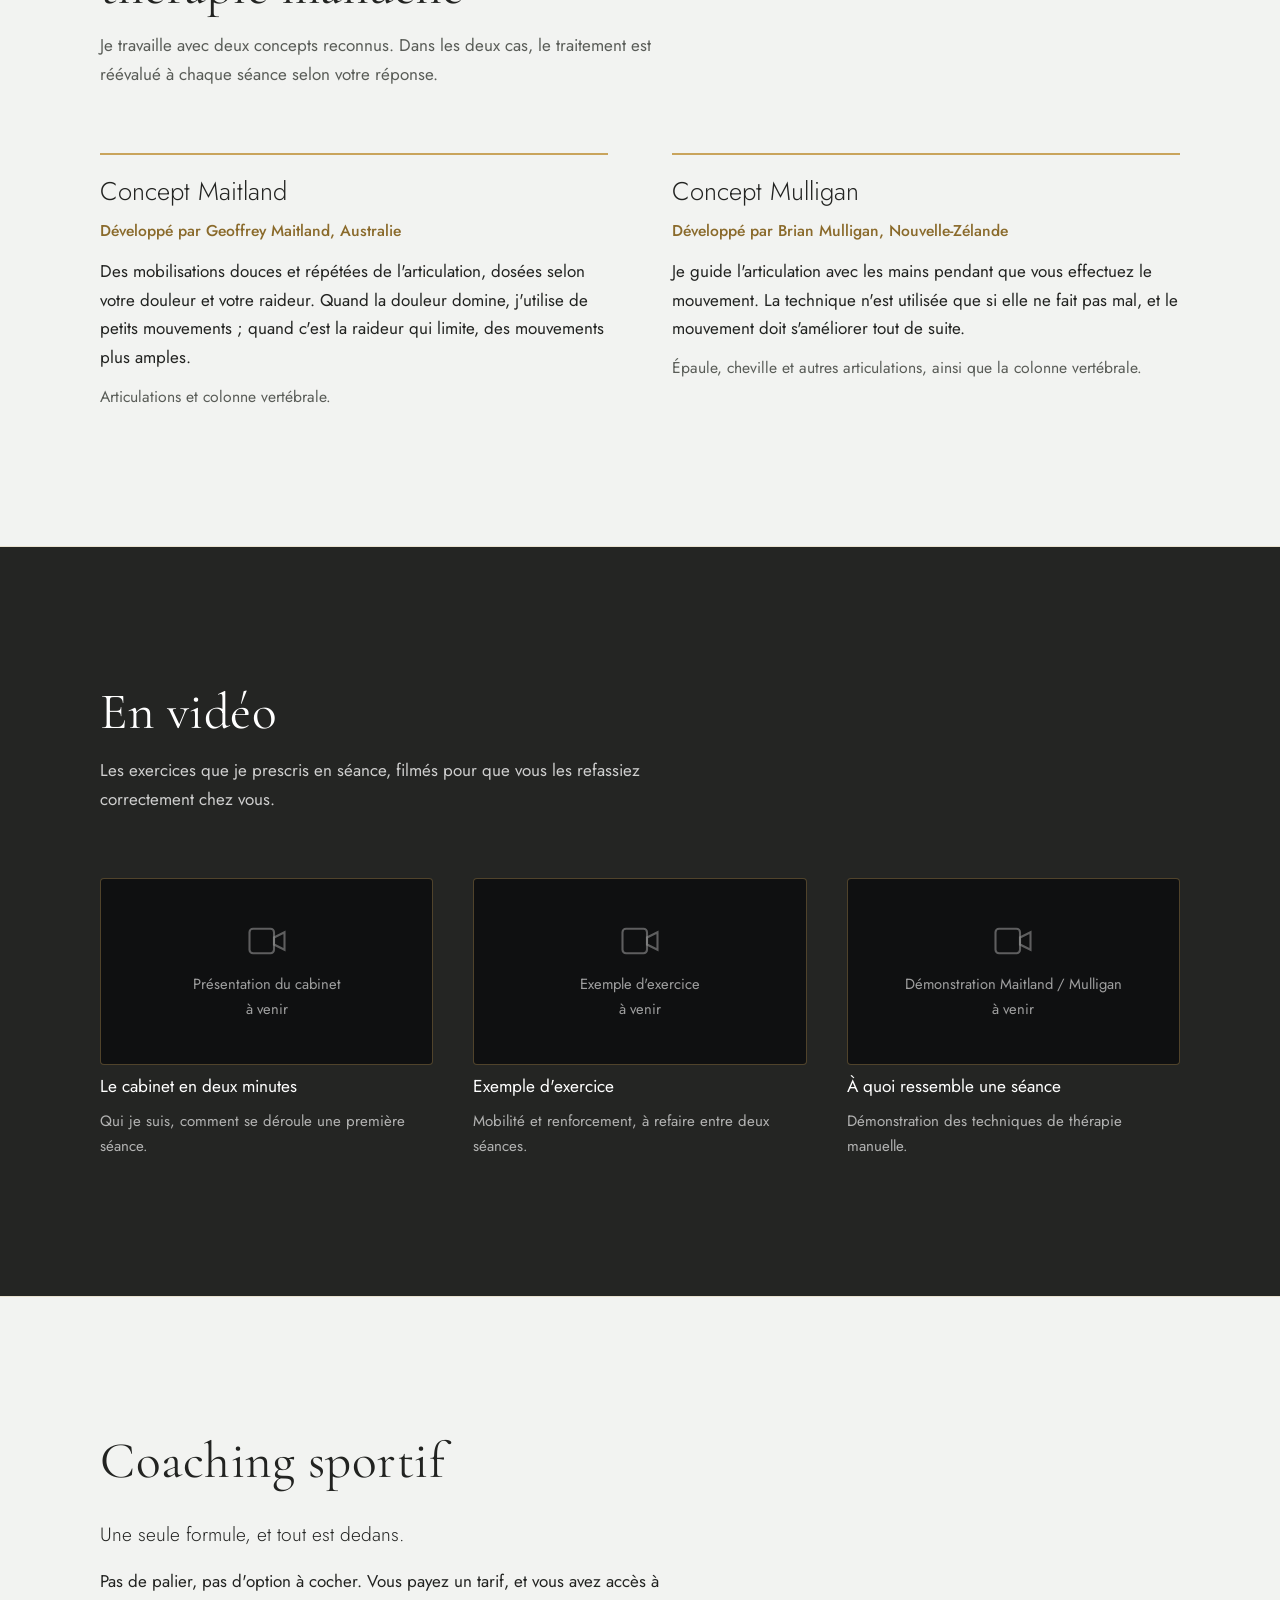
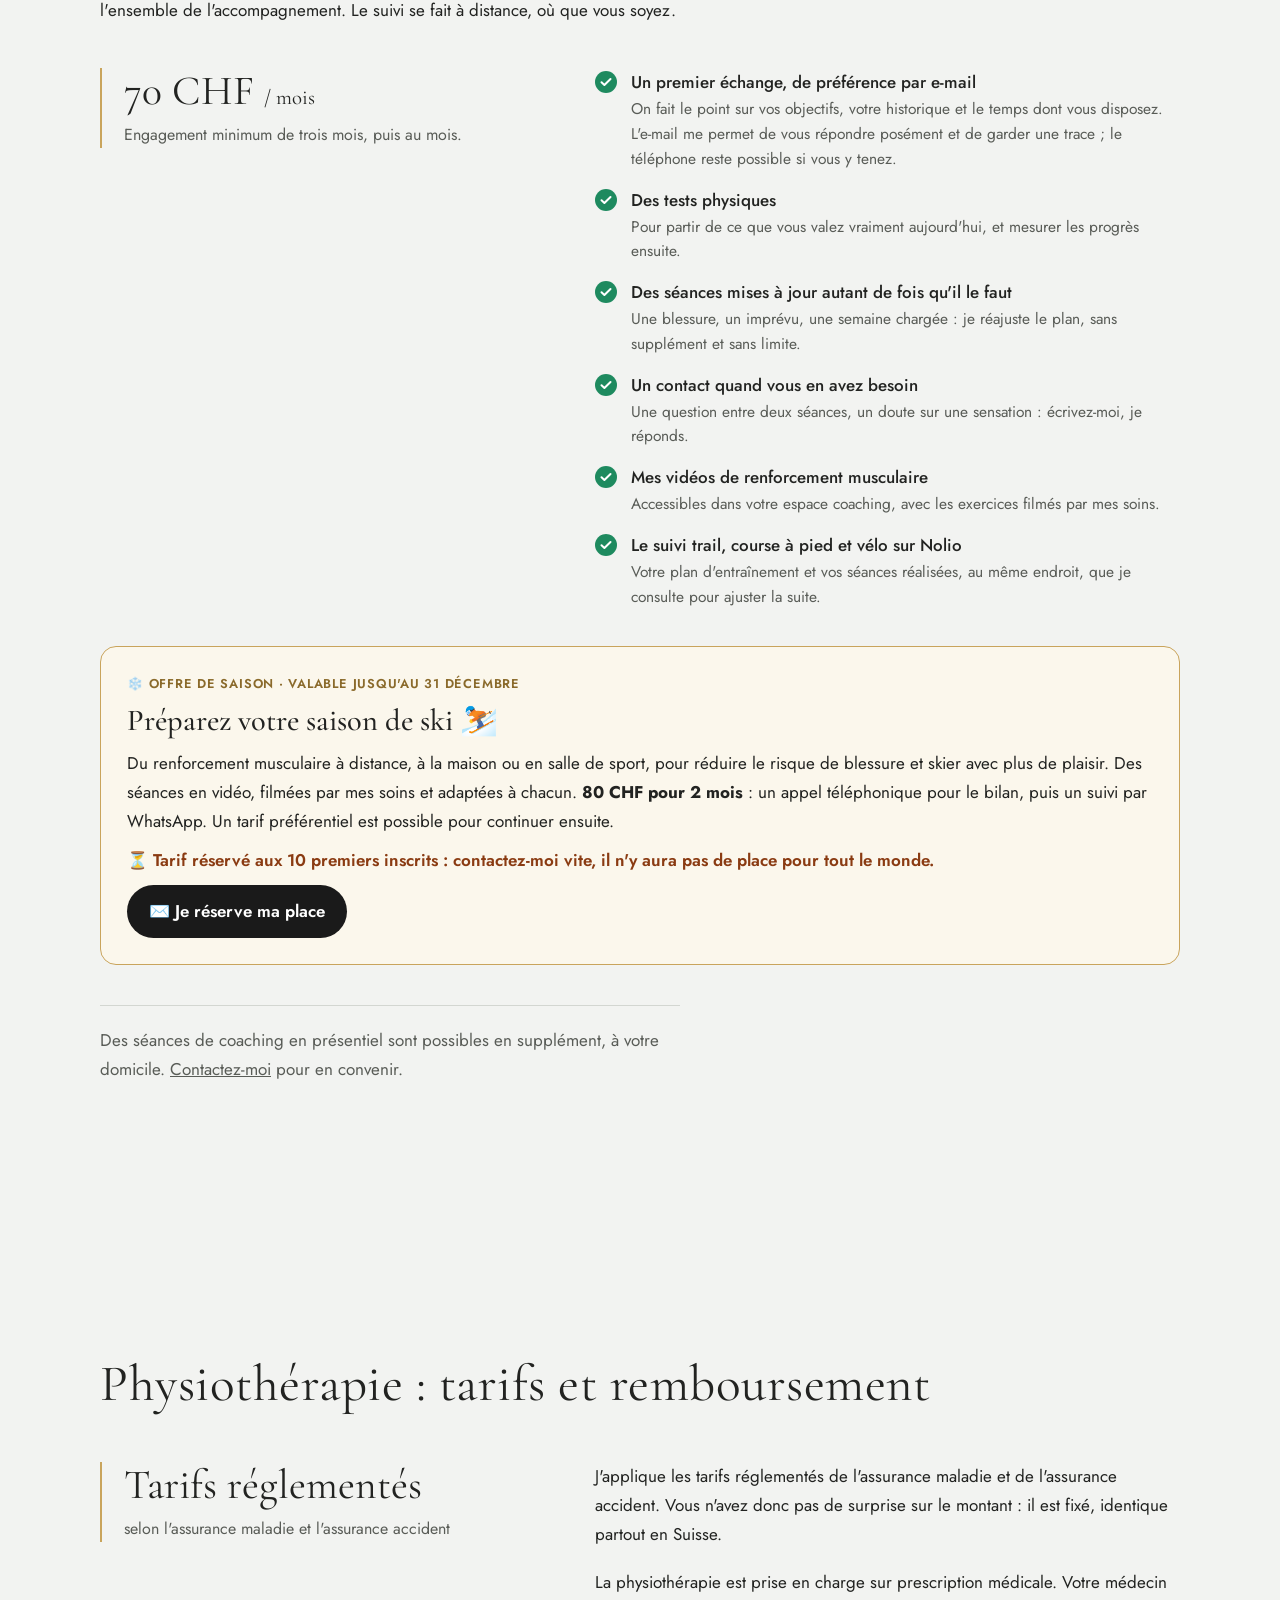
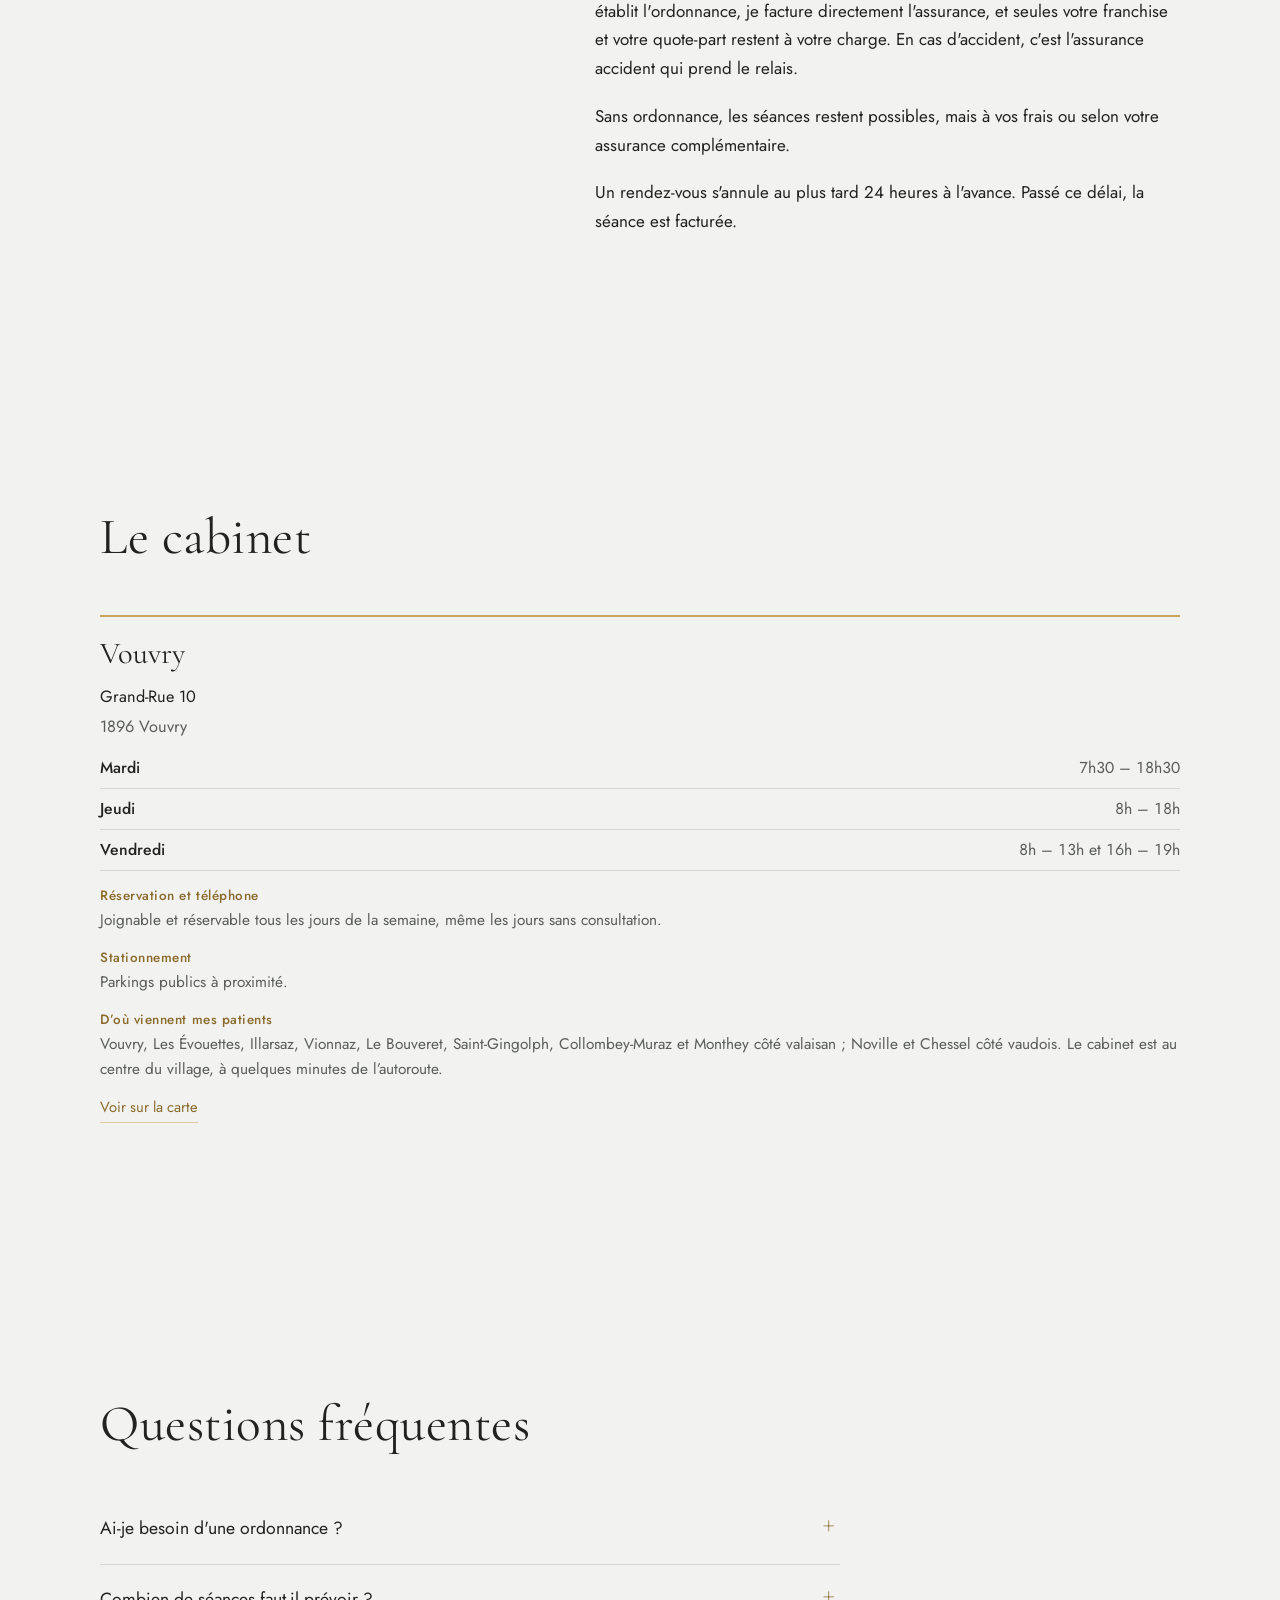
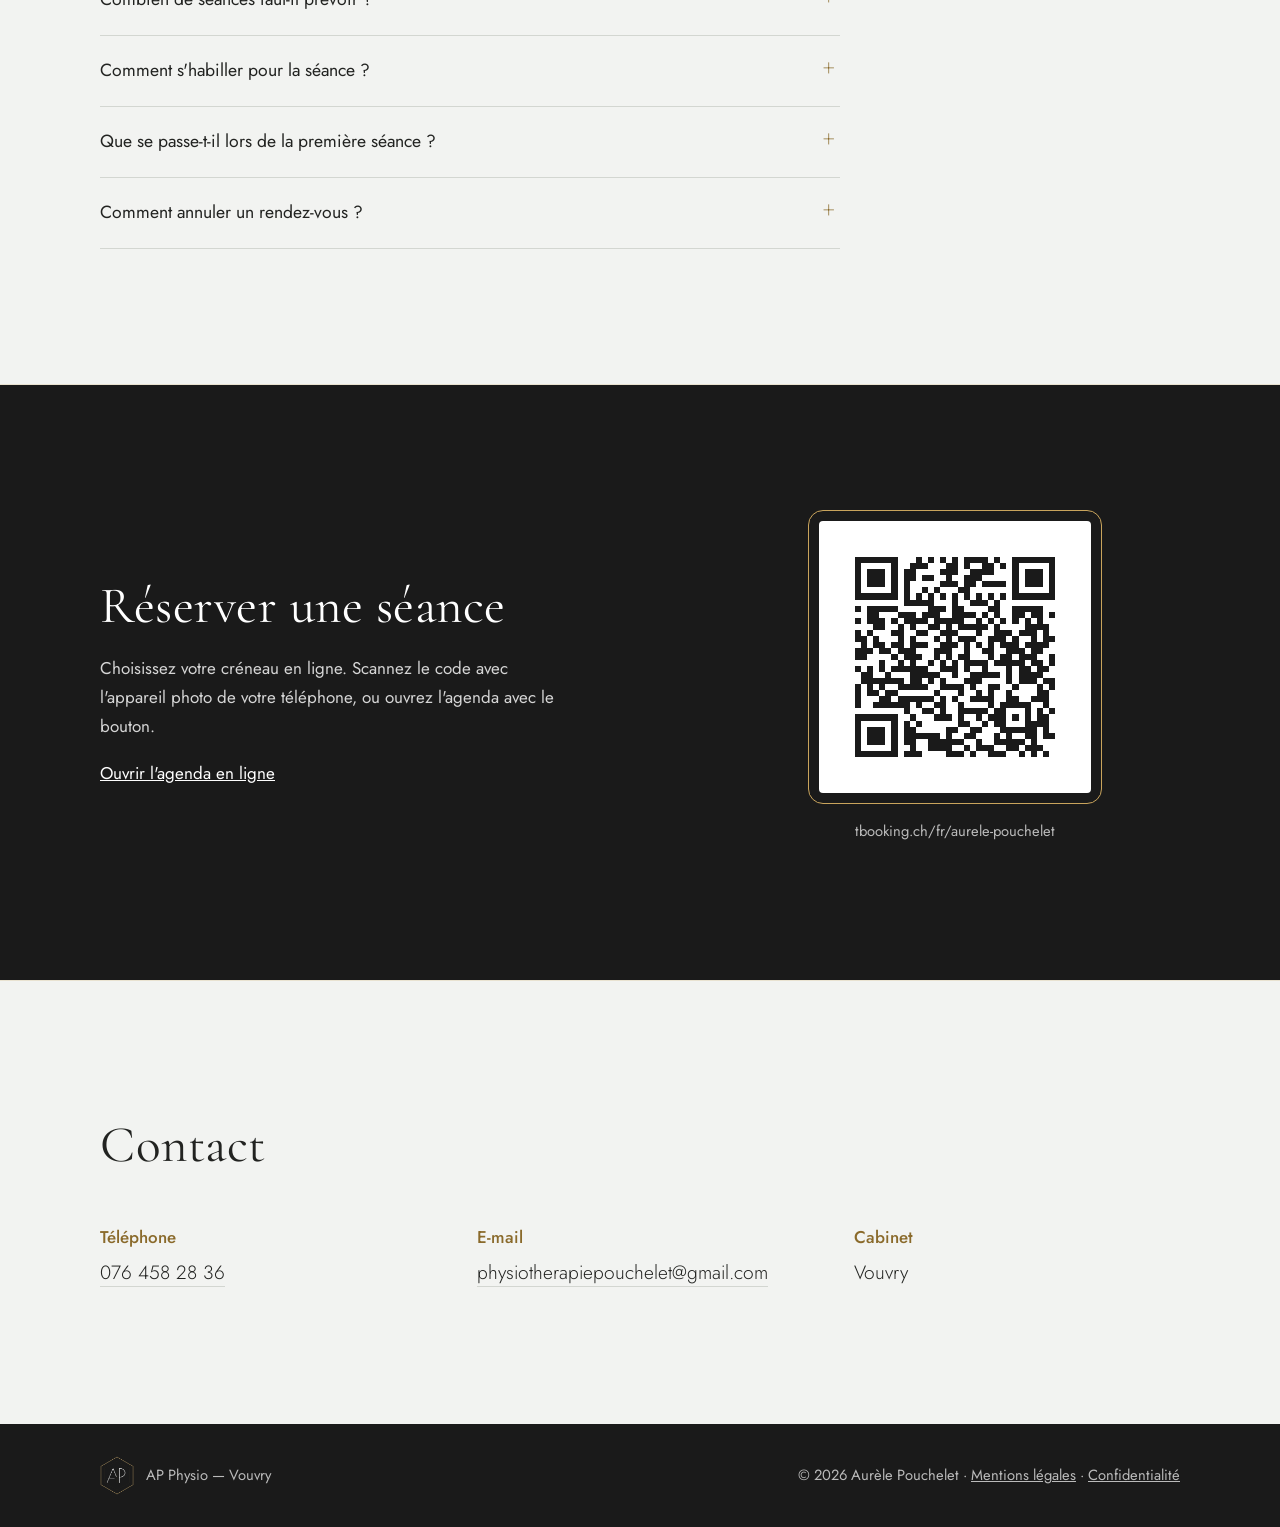
==== commit db35a729: "Offre ski : séances en vidéo adaptées à chacun, textes raccourcis Co-Authored-By: Claude Sonnet 5.5 " ====
--- a/index.html
+++ b/index.html
@@ -696,7 +696,7 @@
         <div class="ski-band">
           <span class="k">❄️ Offre de saison · valable jusqu'au 31 décembre</span>
           <h3>Préparez votre saison de ski ⛷️</h3>
-          <p>Du renforcement musculaire à distance, à la maison ou en salle de sport, pour réduire le risque de blessure et skier avec plus de plaisir. <b>80 CHF pour 2 mois</b> : un appel téléphonique pour le bilan, puis un suivi par WhatsApp. Un tarif préférentiel est possible pour continuer ensuite.</p>
+          <p>Du renforcement musculaire à distance, à la maison ou en salle de sport, pour réduire le risque de blessure et skier avec plus de plaisir. Des séances en vidéo, filmées par mes soins et adaptées à chacun. <b>80 CHF pour 2 mois</b> : un appel téléphonique pour le bilan, puis un suivi par WhatsApp. Un tarif préférentiel est possible pour continuer ensuite.</p>
           <p class="h">⏳ Tarif réservé aux 10 premiers inscrits : contactez-moi vite, il n'y aura pas de place pour tout le monde.</p>
           <a class="b" href="mailto:physiotherapiepouchelet@gmail.com?subject=Coaching%20pr%C3%A9paration%20ski">✉️ Je réserve ma place</a>
         </div>
@@ -951,6 +951,7 @@
       <ul class="ski-list">
         <li><span class="e" aria-hidden="true">🛡️</span><span><b>Moins de risque de blessure.</b> Des jambes, un tronc et des genoux bien préparés encaissent mieux la reprise des pistes.</span></li>
         <li><span class="e" aria-hidden="true">😄</span><span><b>Plus de plaisir à skier.</b> Moins de fatigue en fin de journée, plus de confiance dans les virages.</span></li>
+        <li><span class="e" aria-hidden="true">🎥</span><span><b>Des séances en vidéo, adaptées à chacun.</b> Les exercices sont filmés par mes soins, et le programme est ajusté à votre niveau, votre matériel et vos objectifs.</span></li>
         <li><span class="e" aria-hidden="true">📱</span><span><b>Un suivi simple.</b> Un appel téléphonique pour faire le bilan, puis on échange par WhatsApp.</span></li>
       </ul>
       <div class="ski-price"><span class="n">80 CHF</span><span class="u">pour 2 mois de coaching 💪</span></div>
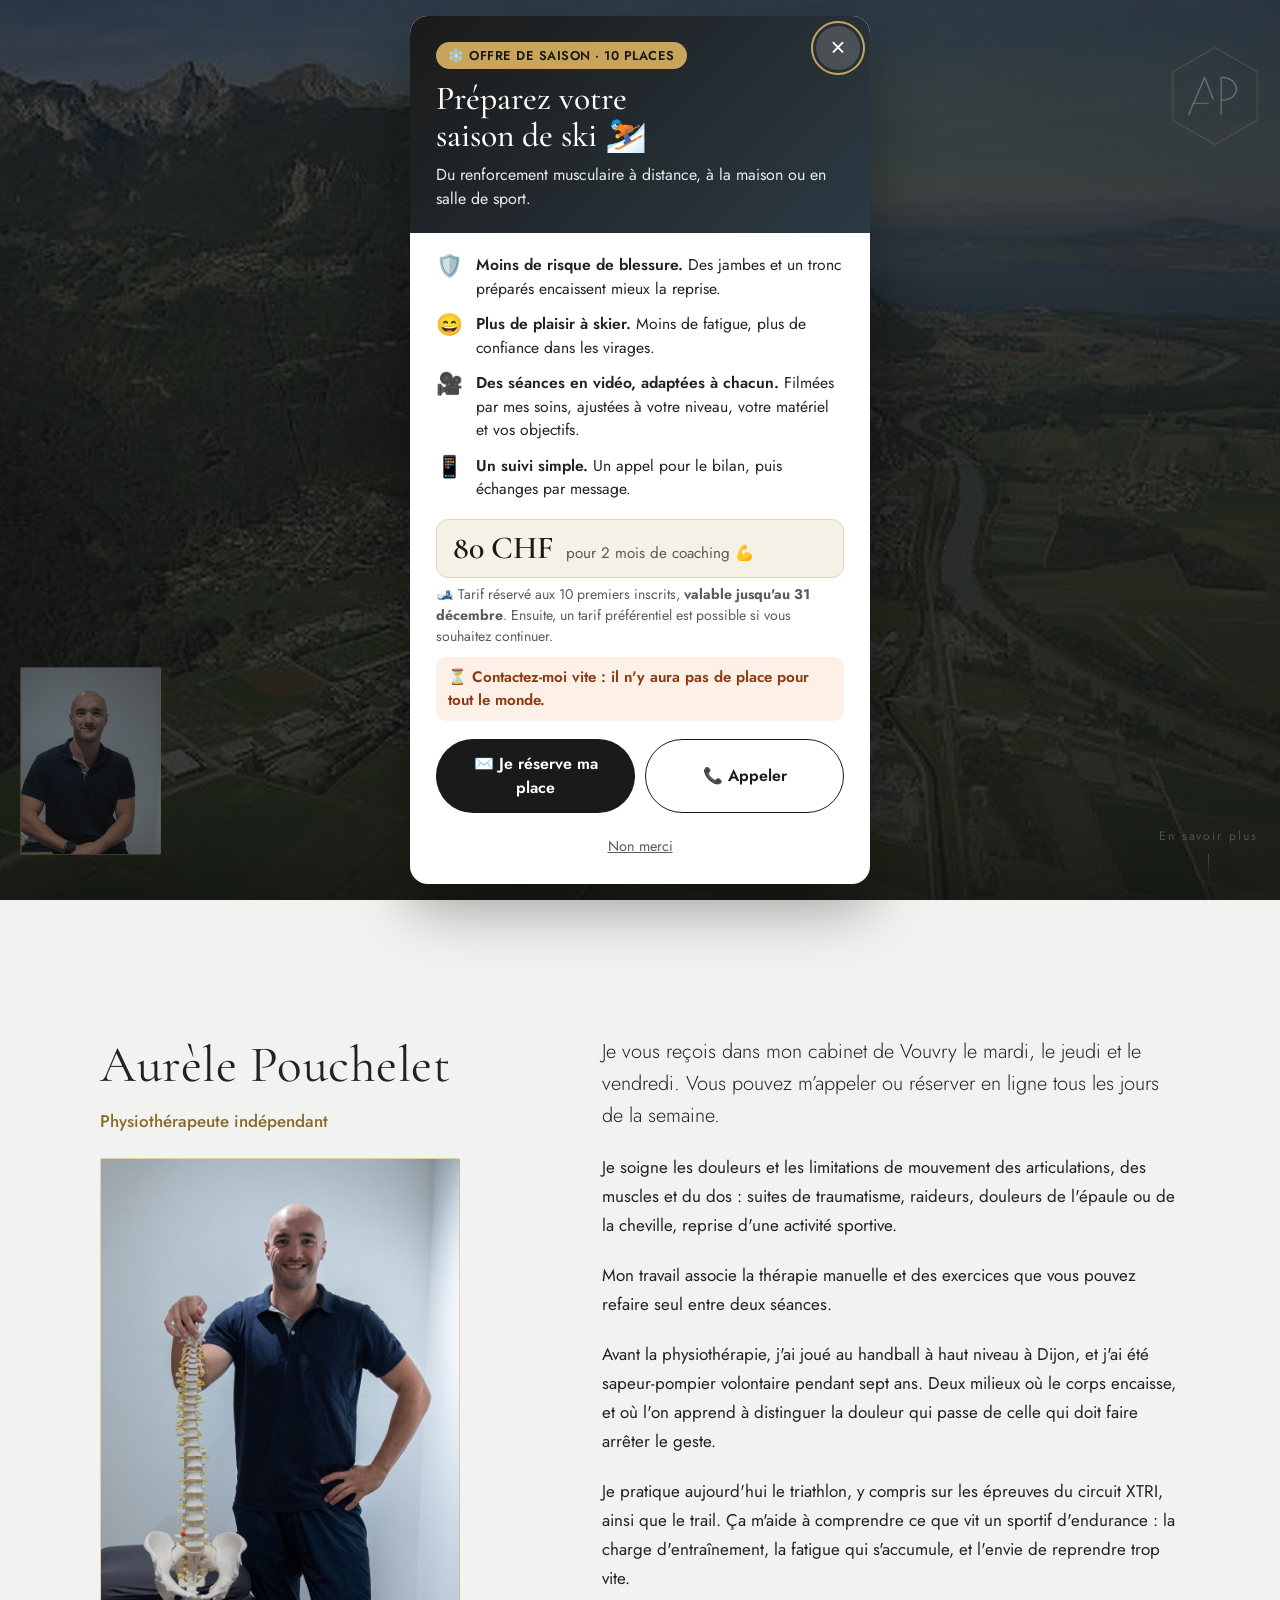
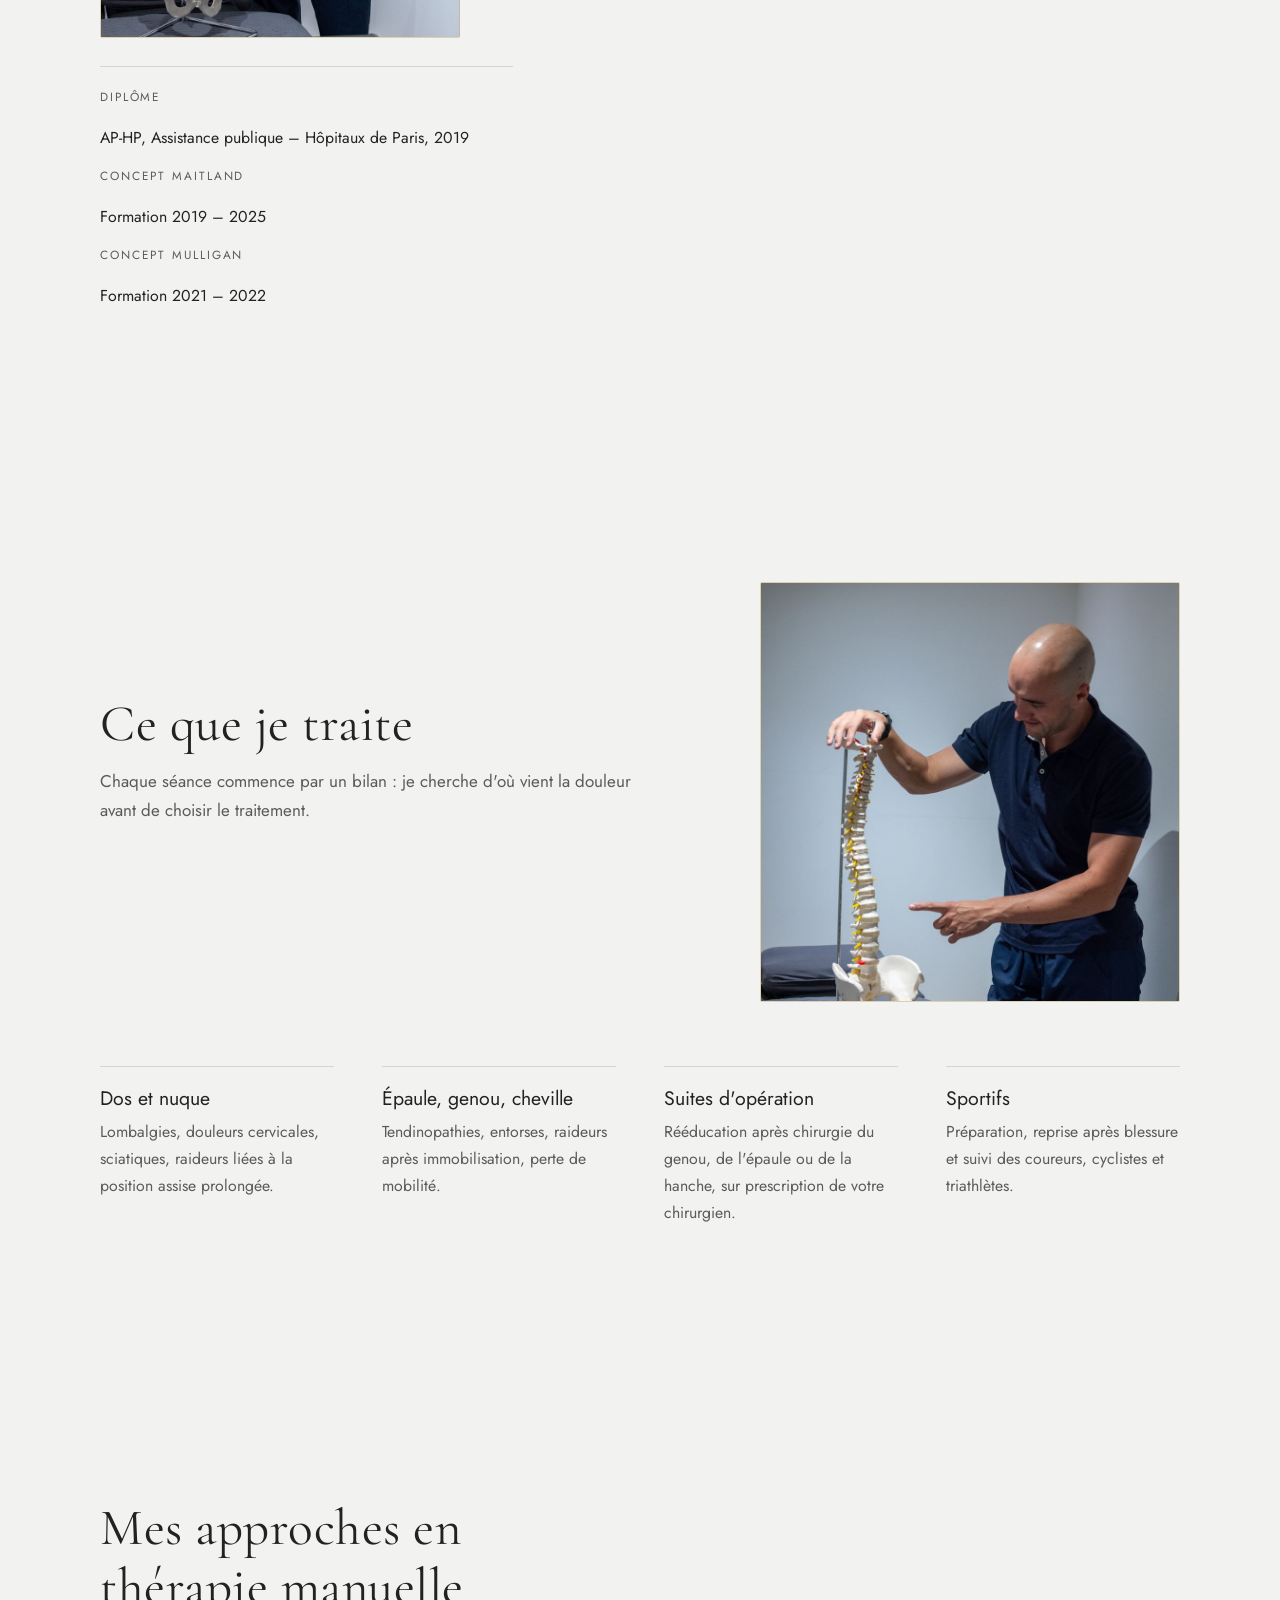
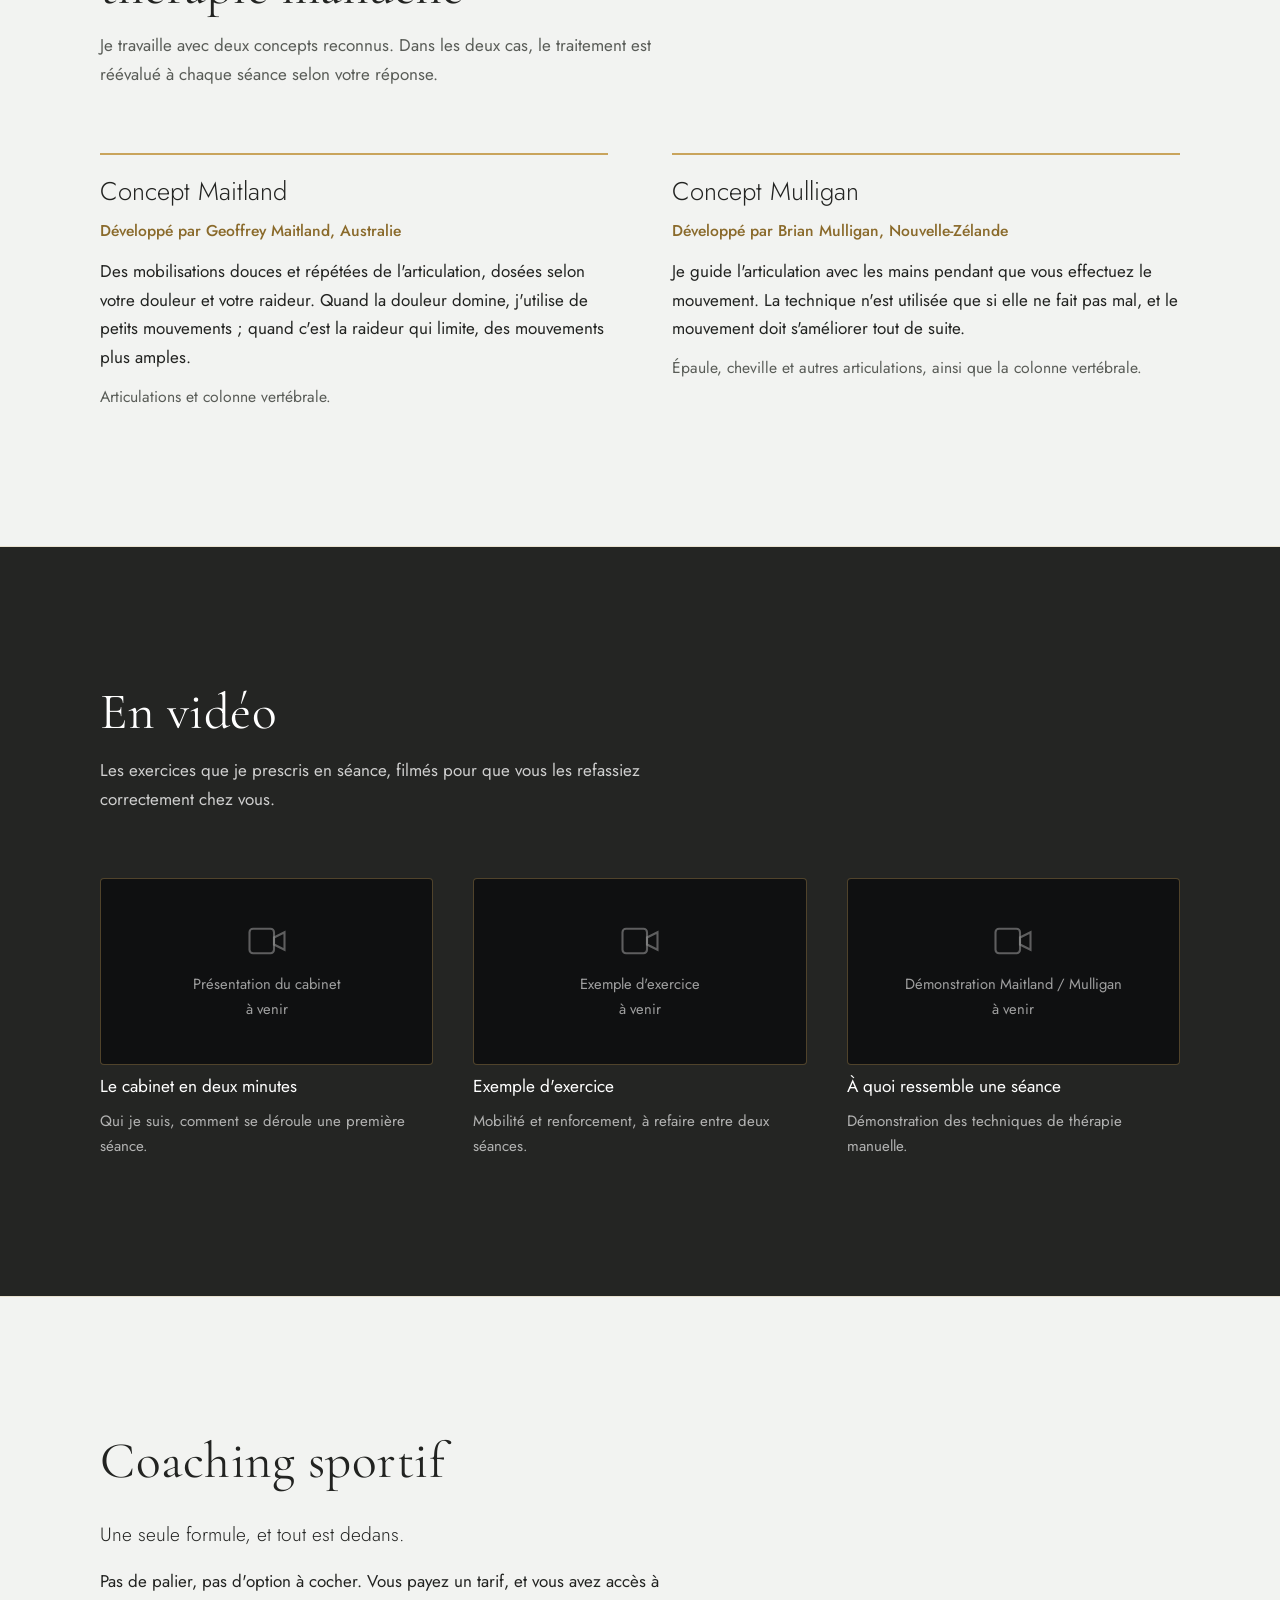
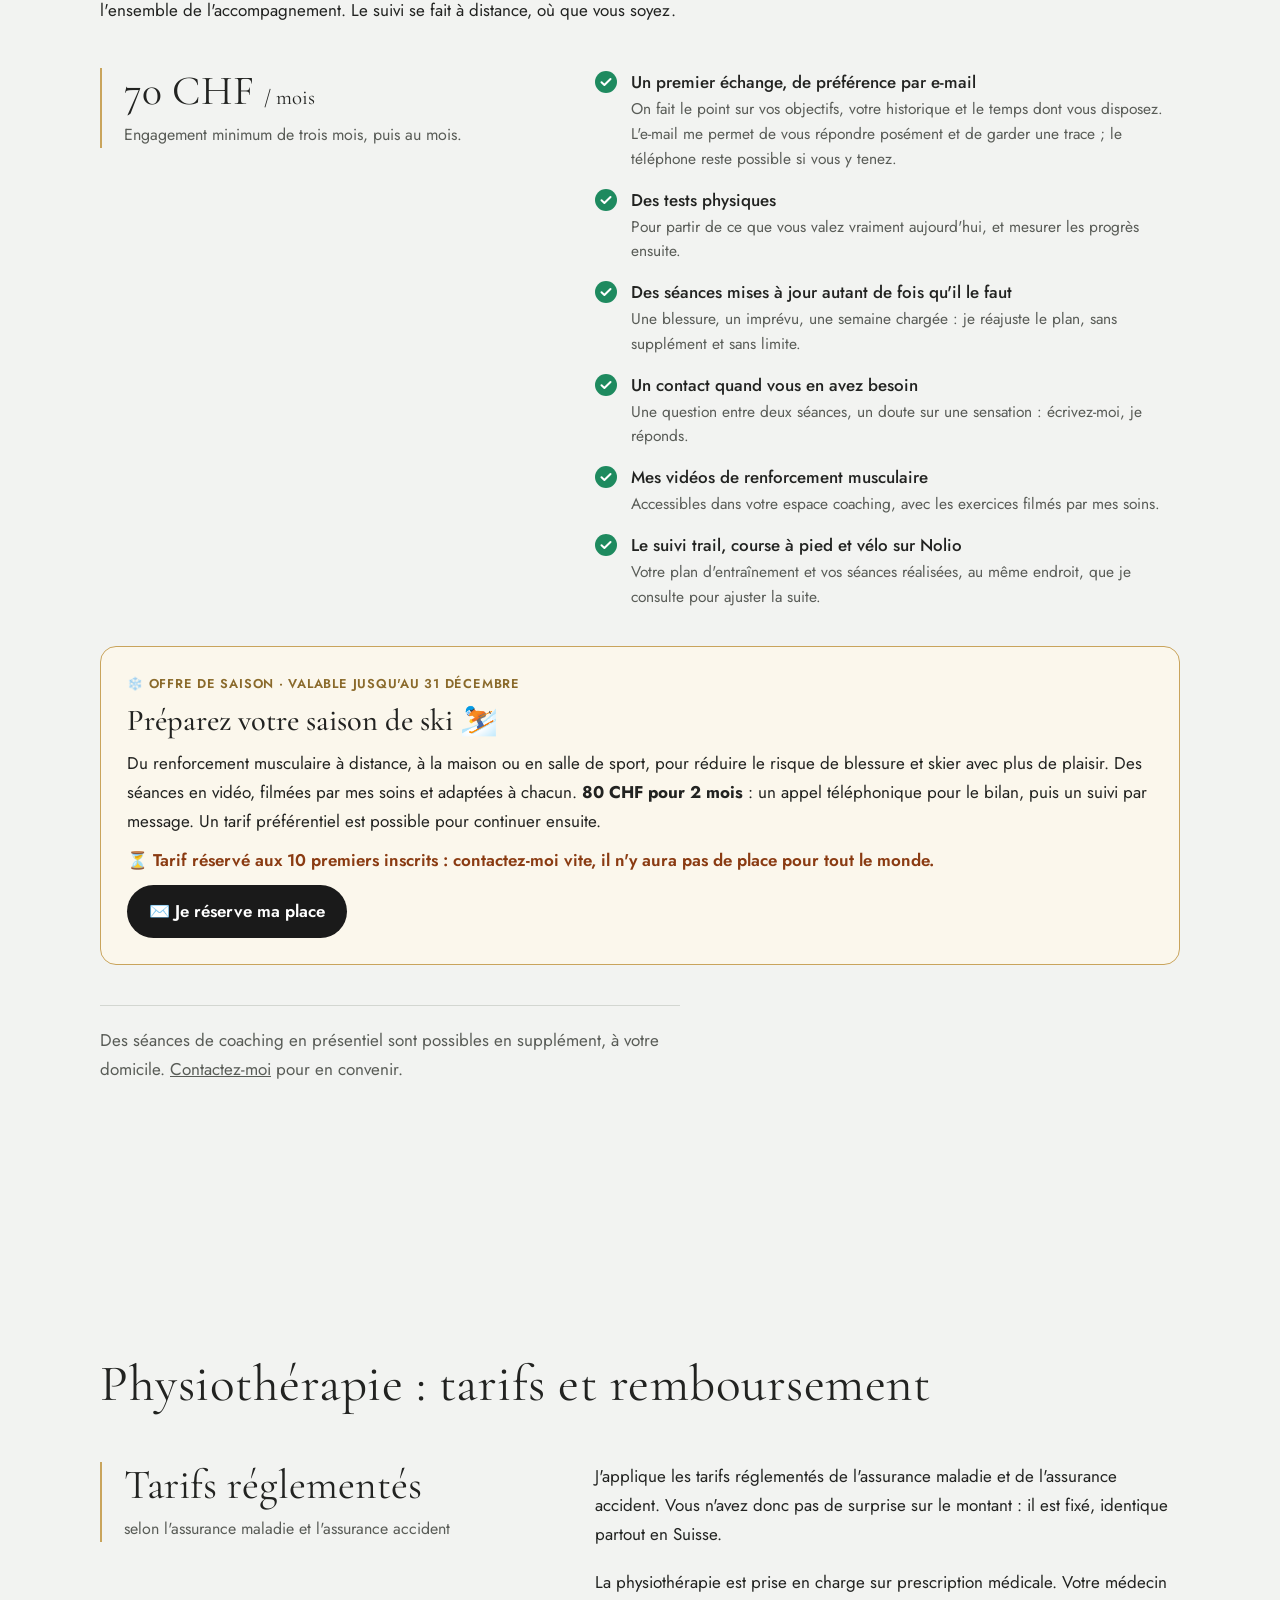
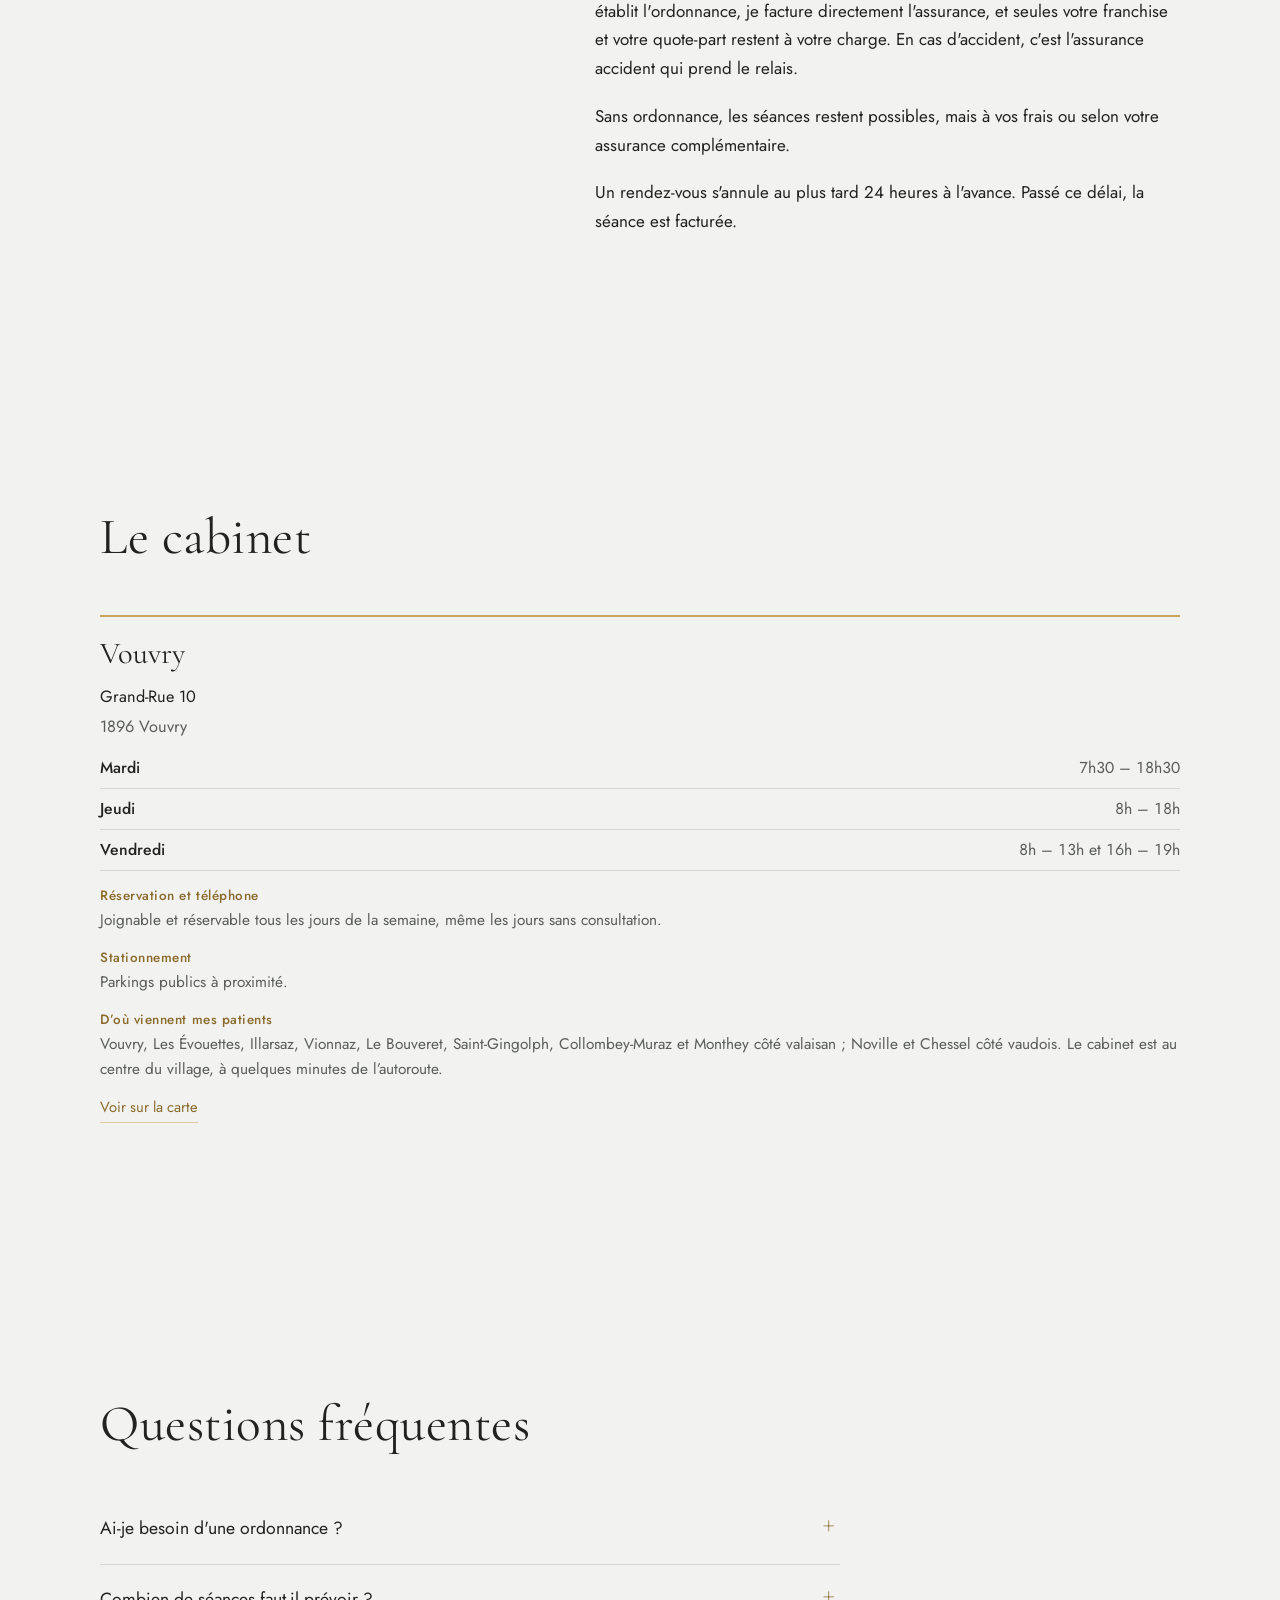
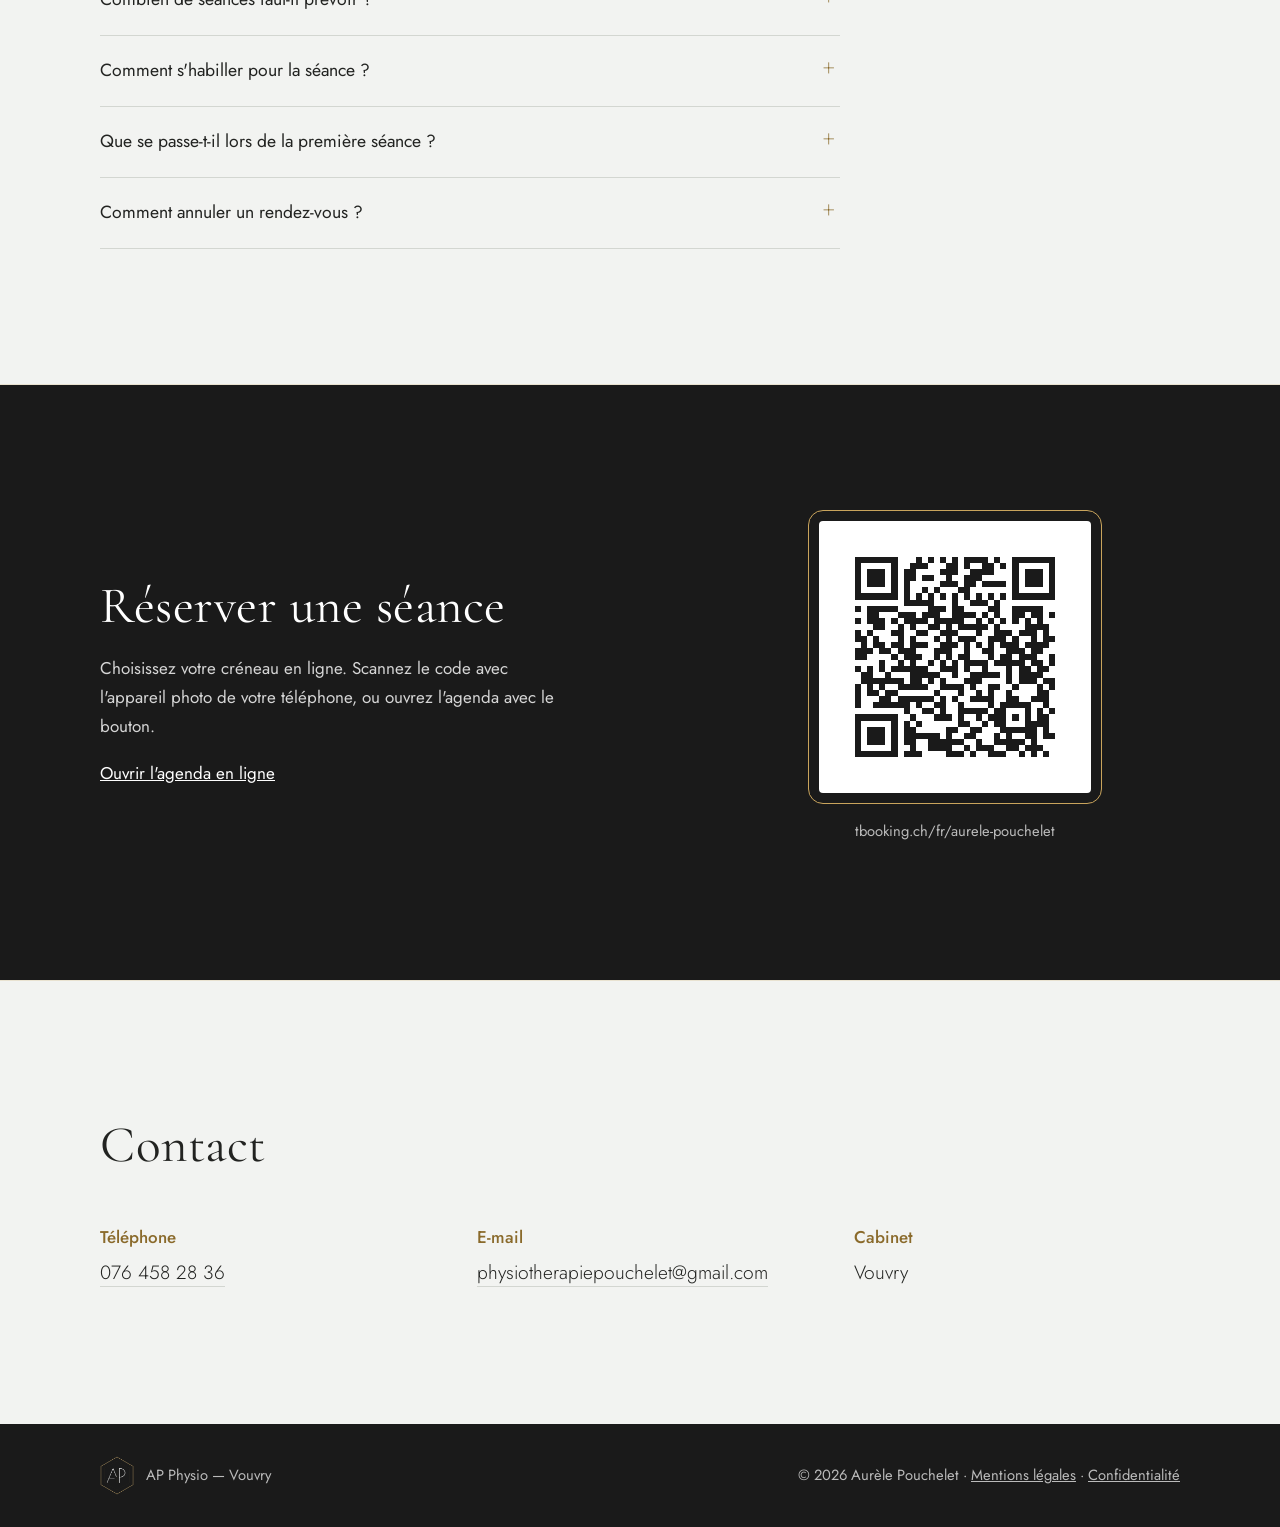
==== commit 199f4b50: "Offre ski : suivi par message (sans mention de WhatsApp) Co-Authored-By: Claude Sonnet 5.5 <noreply@" ====
--- a/index.html
+++ b/index.html
@@ -696,7 +696,7 @@
         <div class="ski-band">
           <span class="k">❄️ Offre de saison · valable jusqu'au 31 décembre</span>
           <h3>Préparez votre saison de ski ⛷️</h3>
-          <p>Du renforcement musculaire à distance, à la maison ou en salle de sport, pour réduire le risque de blessure et skier avec plus de plaisir. Des séances en vidéo, filmées par mes soins et adaptées à chacun. <b>80 CHF pour 2 mois</b> : un appel téléphonique pour le bilan, puis un suivi par WhatsApp. Un tarif préférentiel est possible pour continuer ensuite.</p>
+          <p>Du renforcement musculaire à distance, à la maison ou en salle de sport, pour réduire le risque de blessure et skier avec plus de plaisir. Des séances en vidéo, filmées par mes soins et adaptées à chacun. <b>80 CHF pour 2 mois</b> : un appel téléphonique pour le bilan, puis un suivi par message. Un tarif préférentiel est possible pour continuer ensuite.</p>
           <p class="h">⏳ Tarif réservé aux 10 premiers inscrits : contactez-moi vite, il n'y aura pas de place pour tout le monde.</p>
           <a class="b" href="mailto:physiotherapiepouchelet@gmail.com?subject=Coaching%20pr%C3%A9paration%20ski">✉️ Je réserve ma place</a>
         </div>
@@ -949,10 +949,10 @@
     </div>
     <div class="ski-body">
       <ul class="ski-list">
-        <li><span class="e" aria-hidden="true">🛡️</span><span><b>Moins de risque de blessure.</b> Des jambes, un tronc et des genoux bien préparés encaissent mieux la reprise des pistes.</span></li>
-        <li><span class="e" aria-hidden="true">😄</span><span><b>Plus de plaisir à skier.</b> Moins de fatigue en fin de journée, plus de confiance dans les virages.</span></li>
-        <li><span class="e" aria-hidden="true">🎥</span><span><b>Des séances en vidéo, adaptées à chacun.</b> Les exercices sont filmés par mes soins, et le programme est ajusté à votre niveau, votre matériel et vos objectifs.</span></li>
-        <li><span class="e" aria-hidden="true">📱</span><span><b>Un suivi simple.</b> Un appel téléphonique pour faire le bilan, puis on échange par WhatsApp.</span></li>
+        <li><span class="e" aria-hidden="true">🛡️</span><span><b>Moins de risque de blessure.</b> Des jambes et un tronc préparés encaissent mieux la reprise.</span></li>
+        <li><span class="e" aria-hidden="true">😄</span><span><b>Plus de plaisir à skier.</b> Moins de fatigue, plus de confiance dans les virages.</span></li>
+        <li><span class="e" aria-hidden="true">🎥</span><span><b>Des séances en vidéo, adaptées à chacun.</b> Filmées par mes soins, ajustées à votre niveau, votre matériel et vos objectifs.</span></li>
+        <li><span class="e" aria-hidden="true">📱</span><span><b>Un suivi simple.</b> Un appel pour le bilan, puis échanges par message.</span></li>
       </ul>
       <div class="ski-price"><span class="n">80 CHF</span><span class="u">pour 2 mois de coaching 💪</span></div>
       <p class="ski-note">🎿 Tarif réservé aux 10 premiers inscrits, <b>valable jusqu'au 31 décembre</b>. Ensuite, un tarif préférentiel est possible si vous souhaitez continuer.</p>
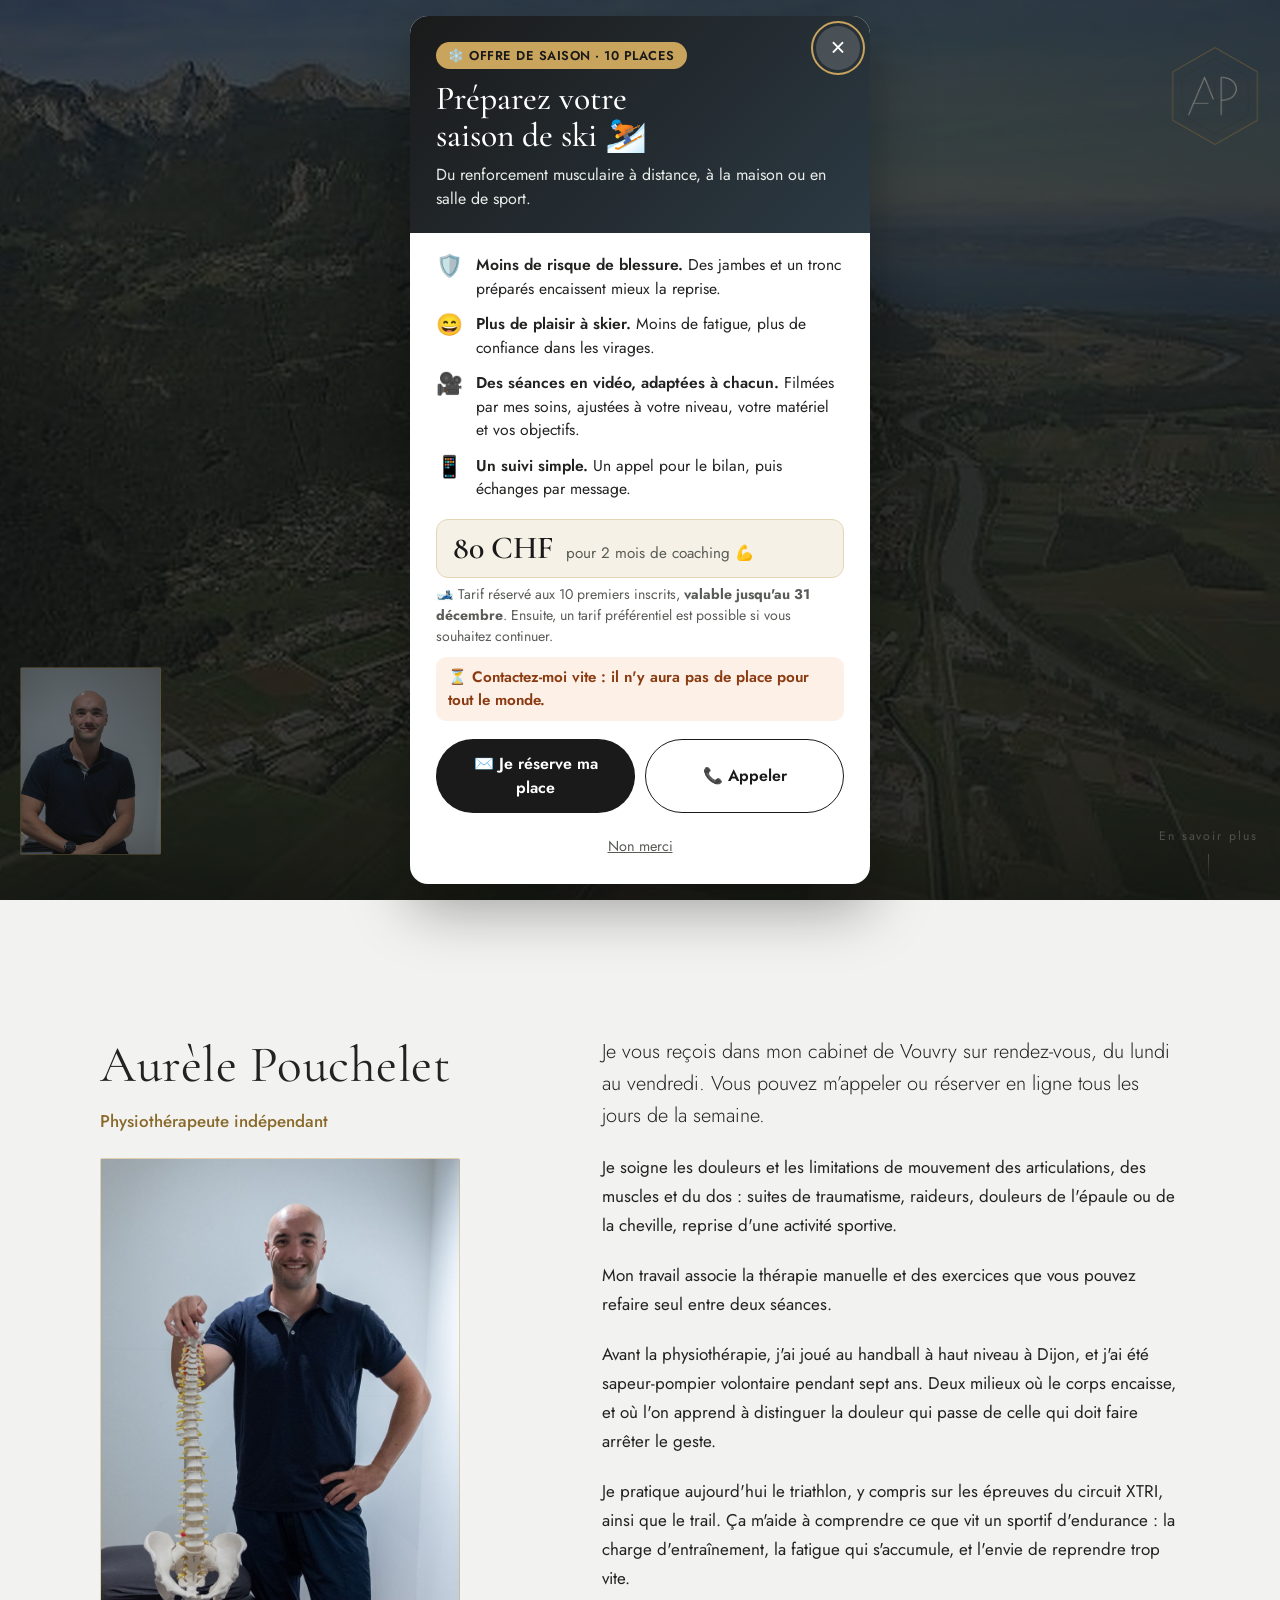
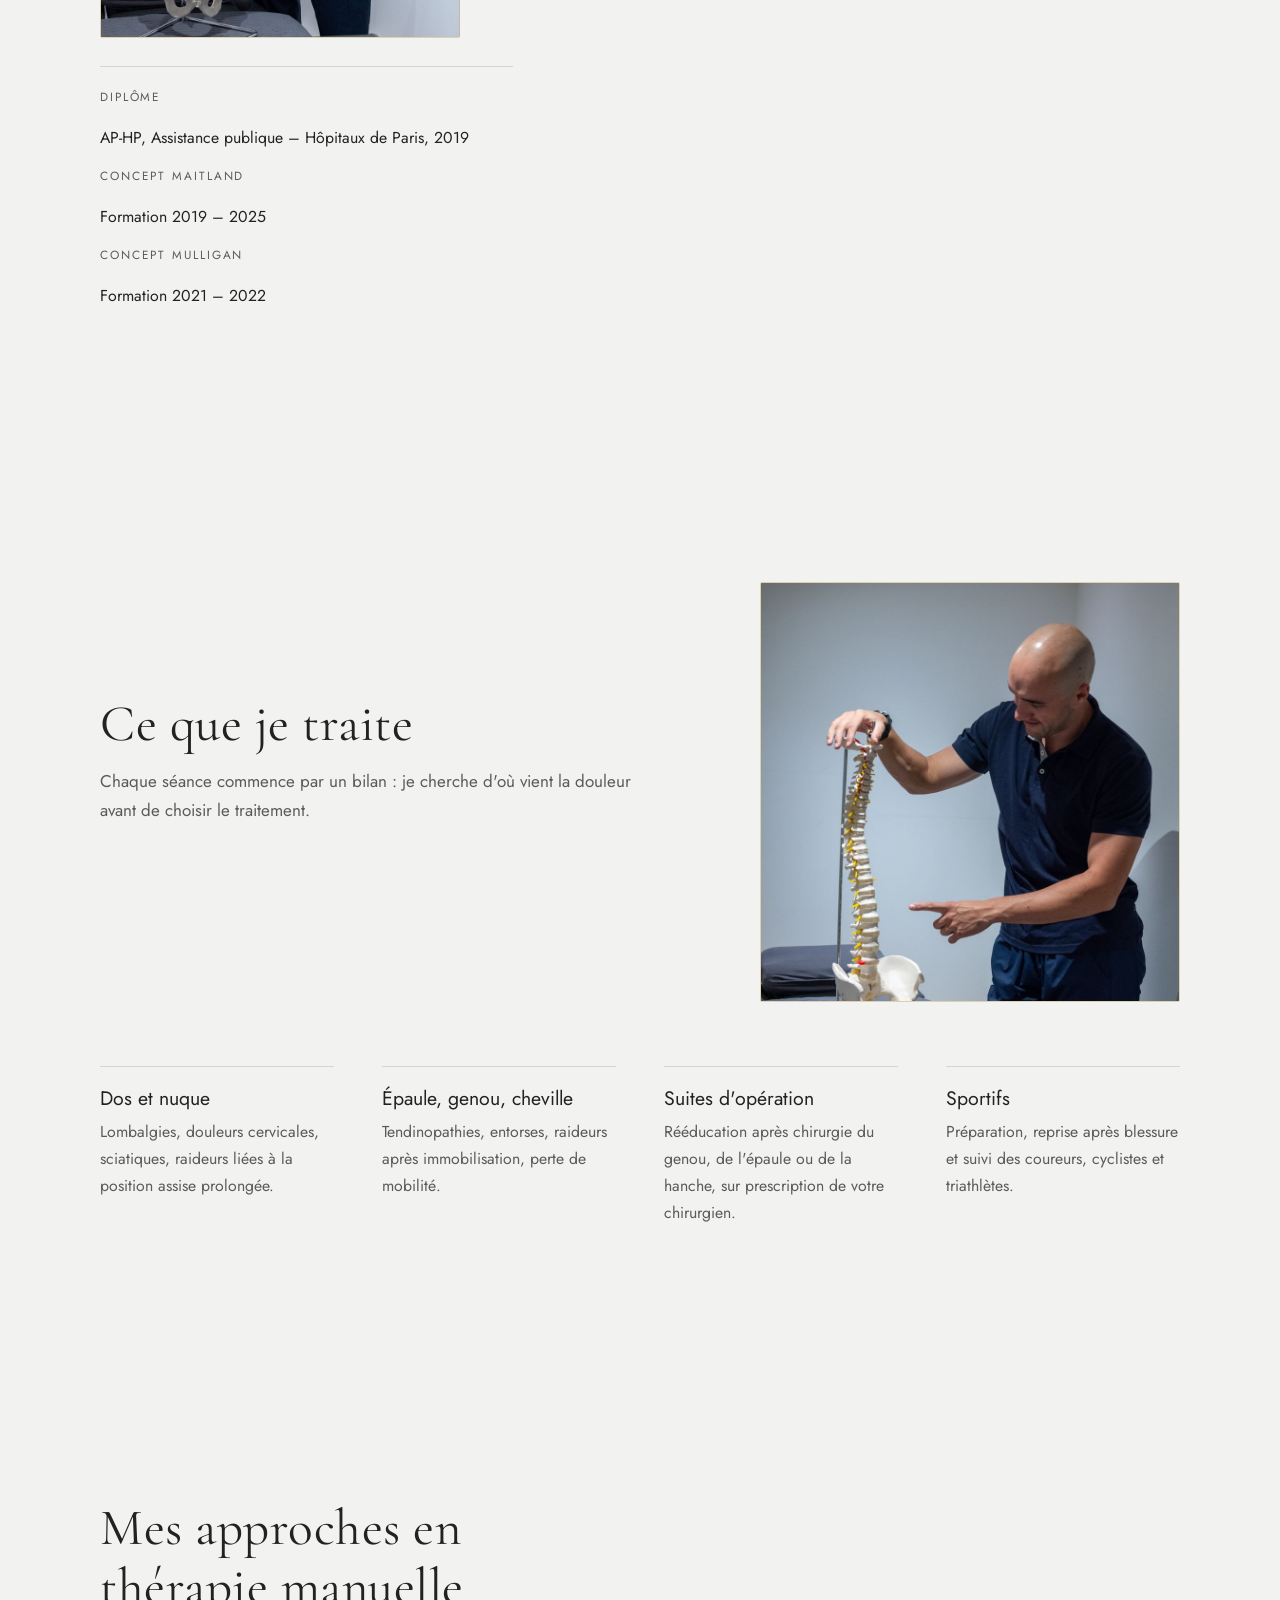
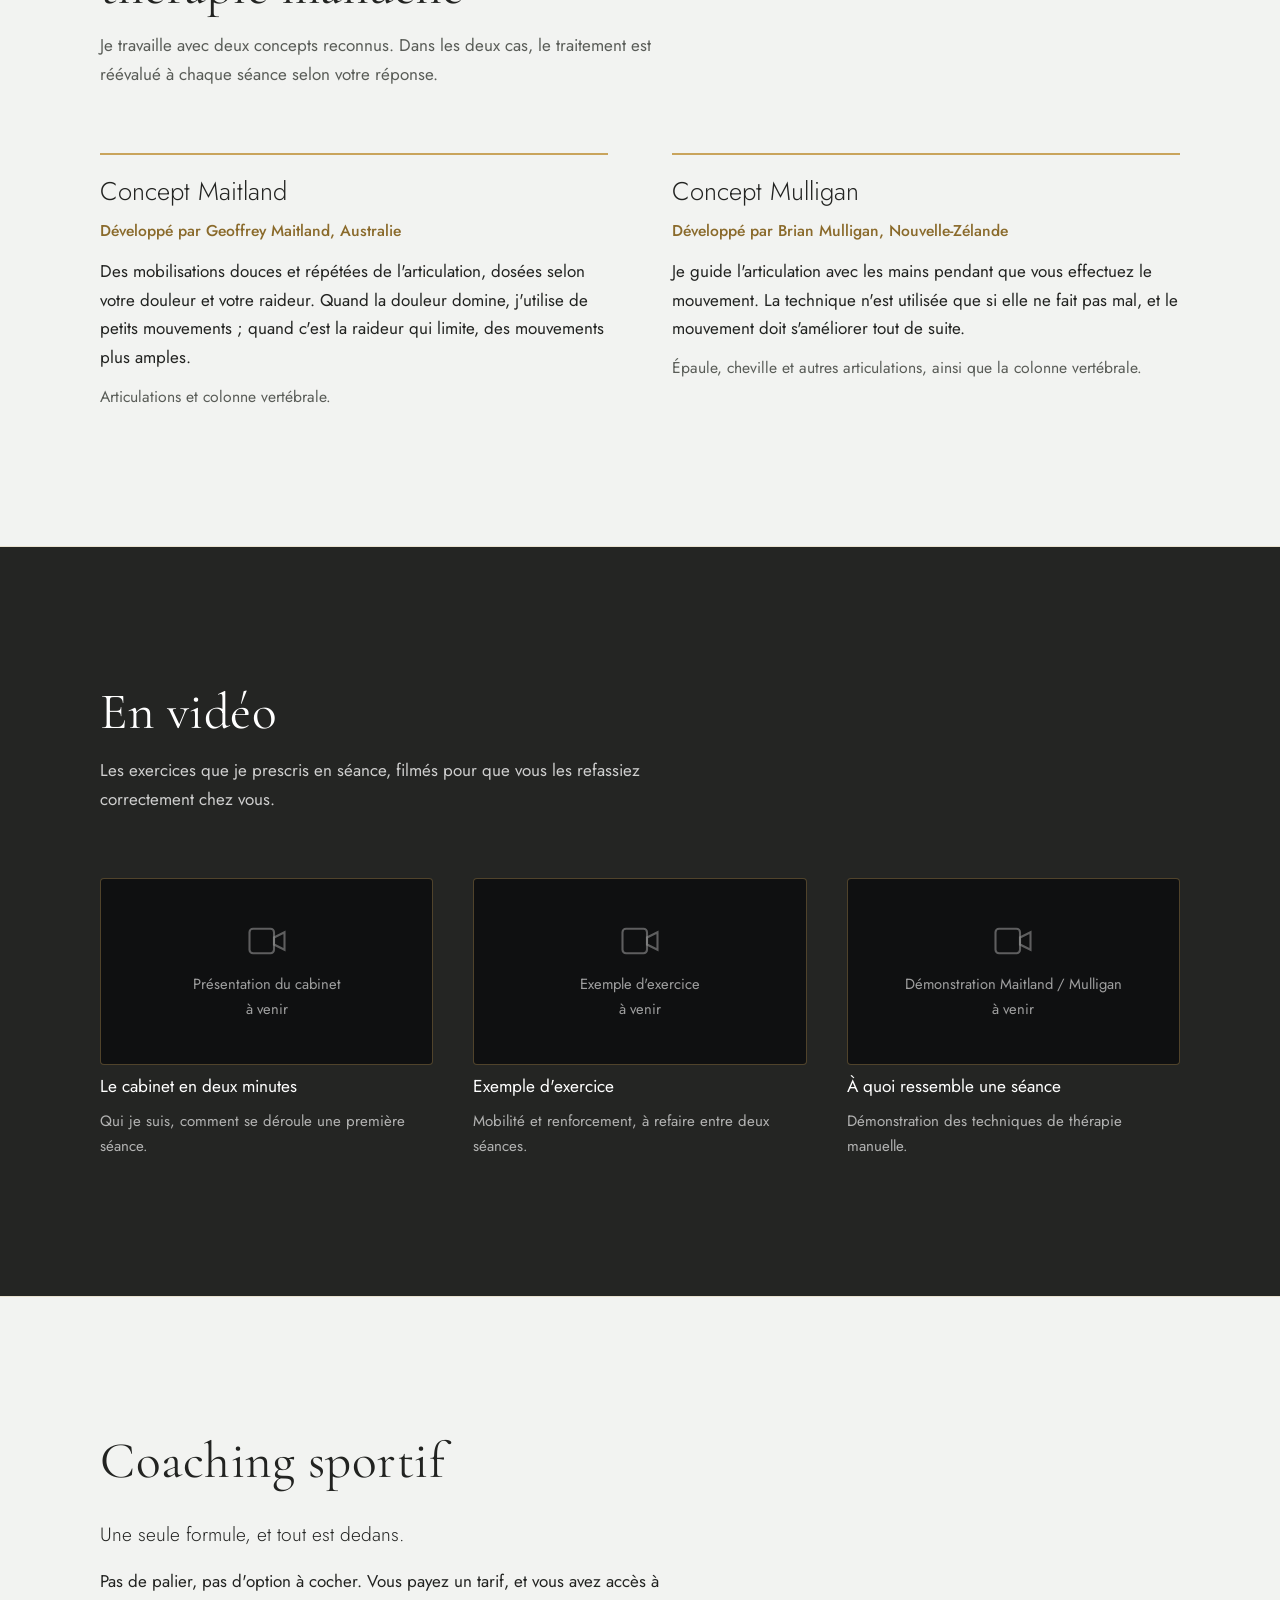
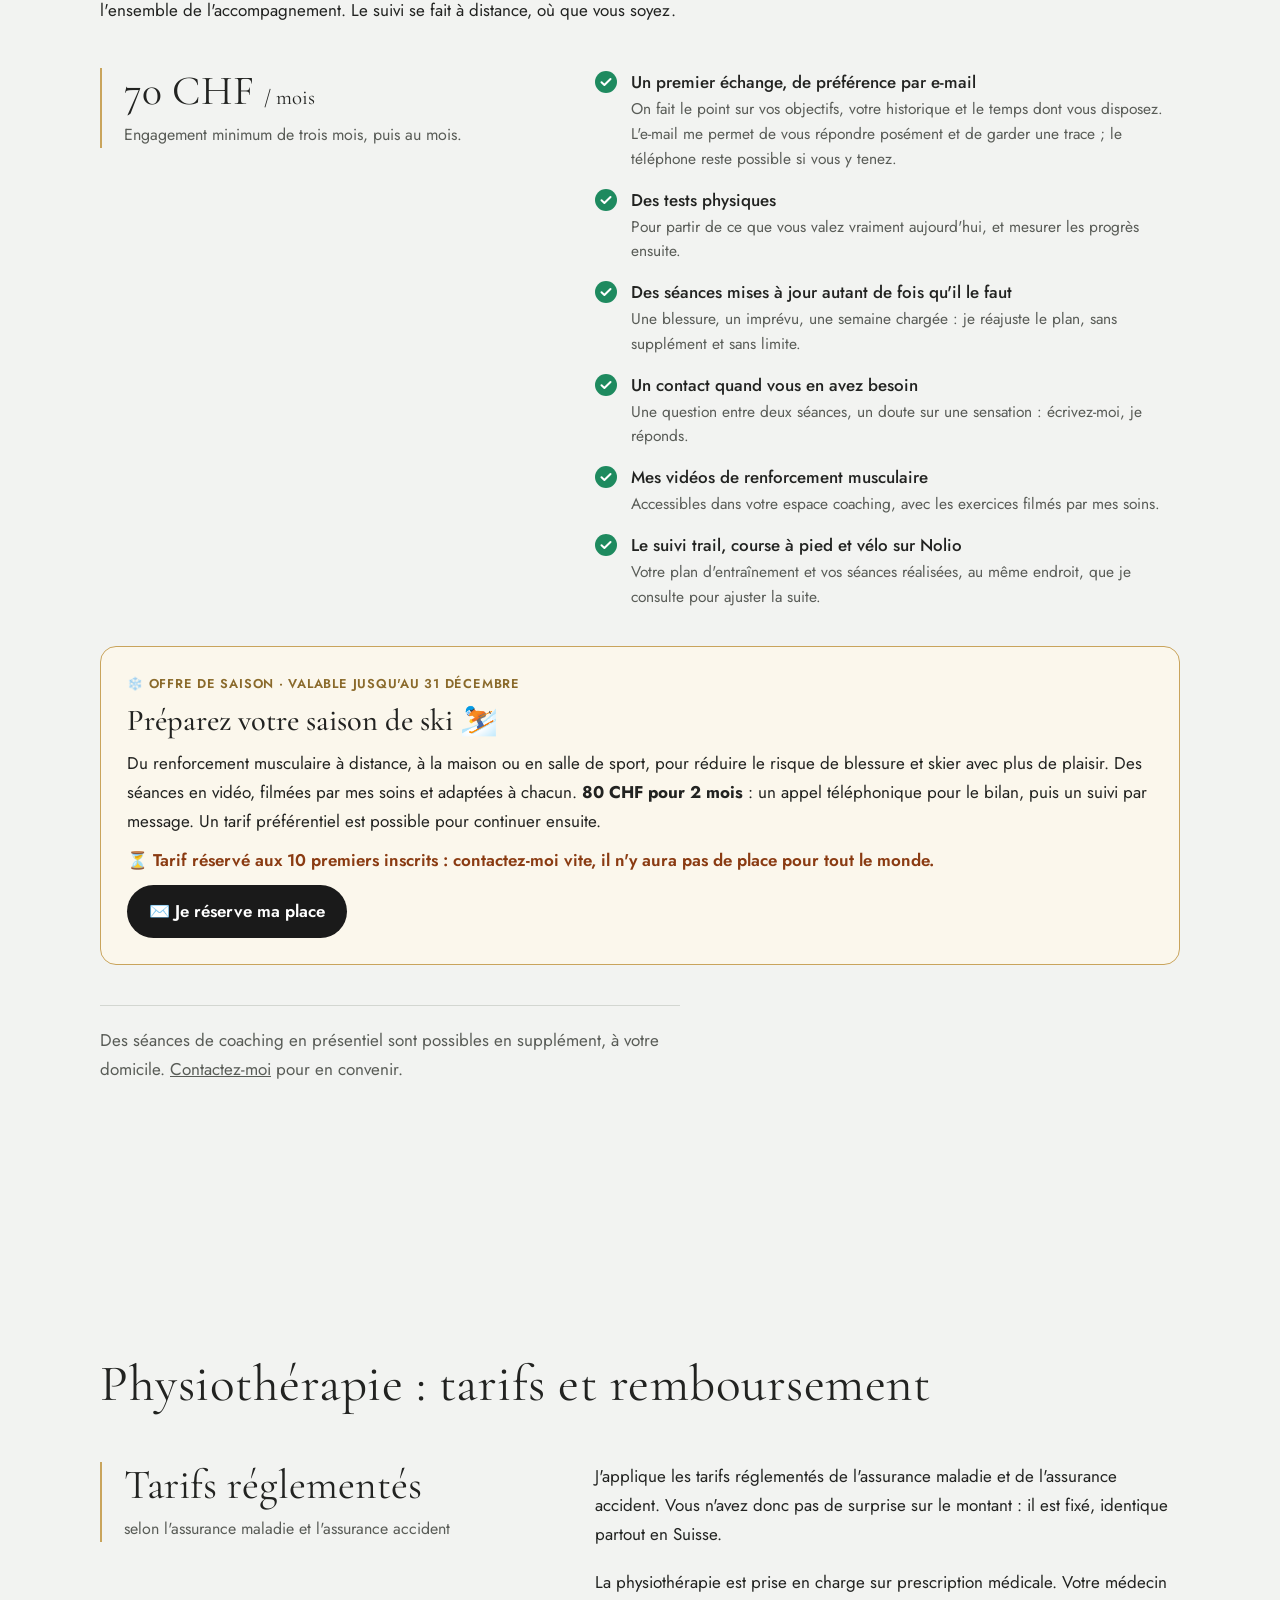
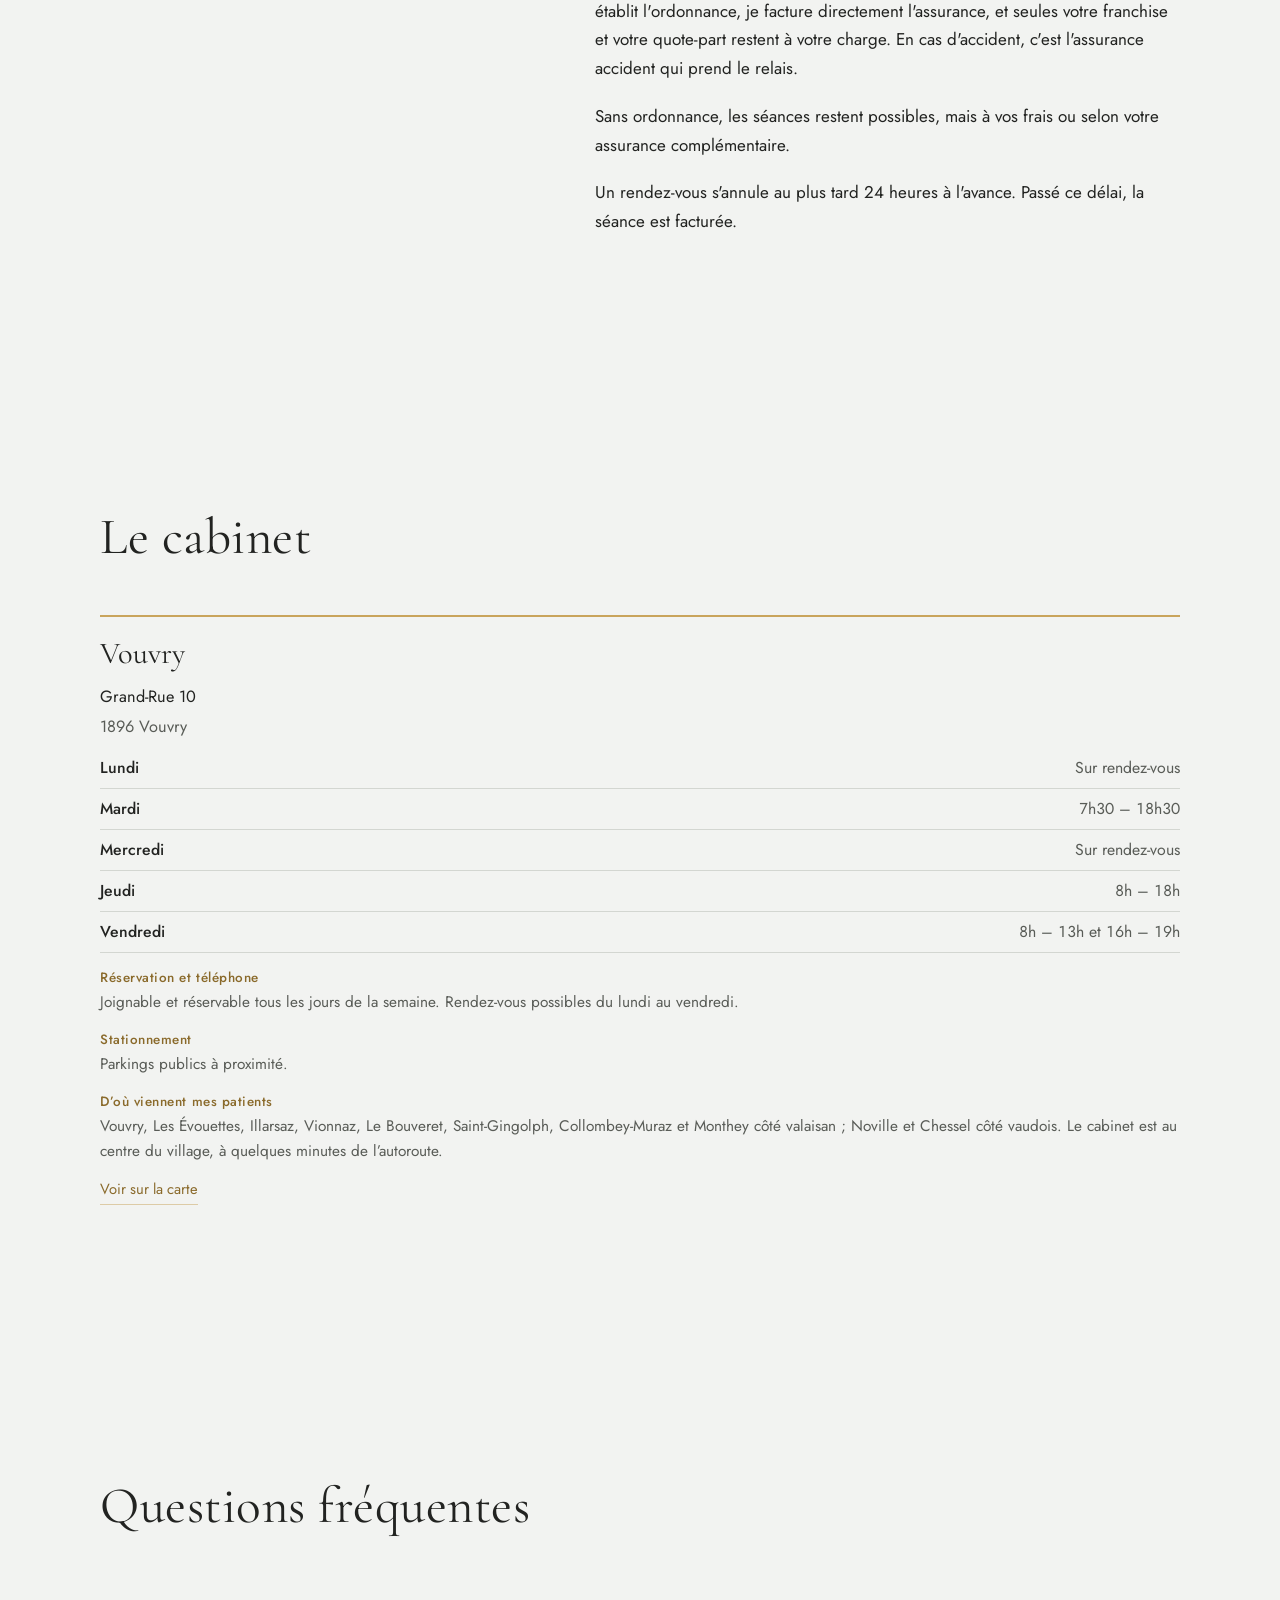
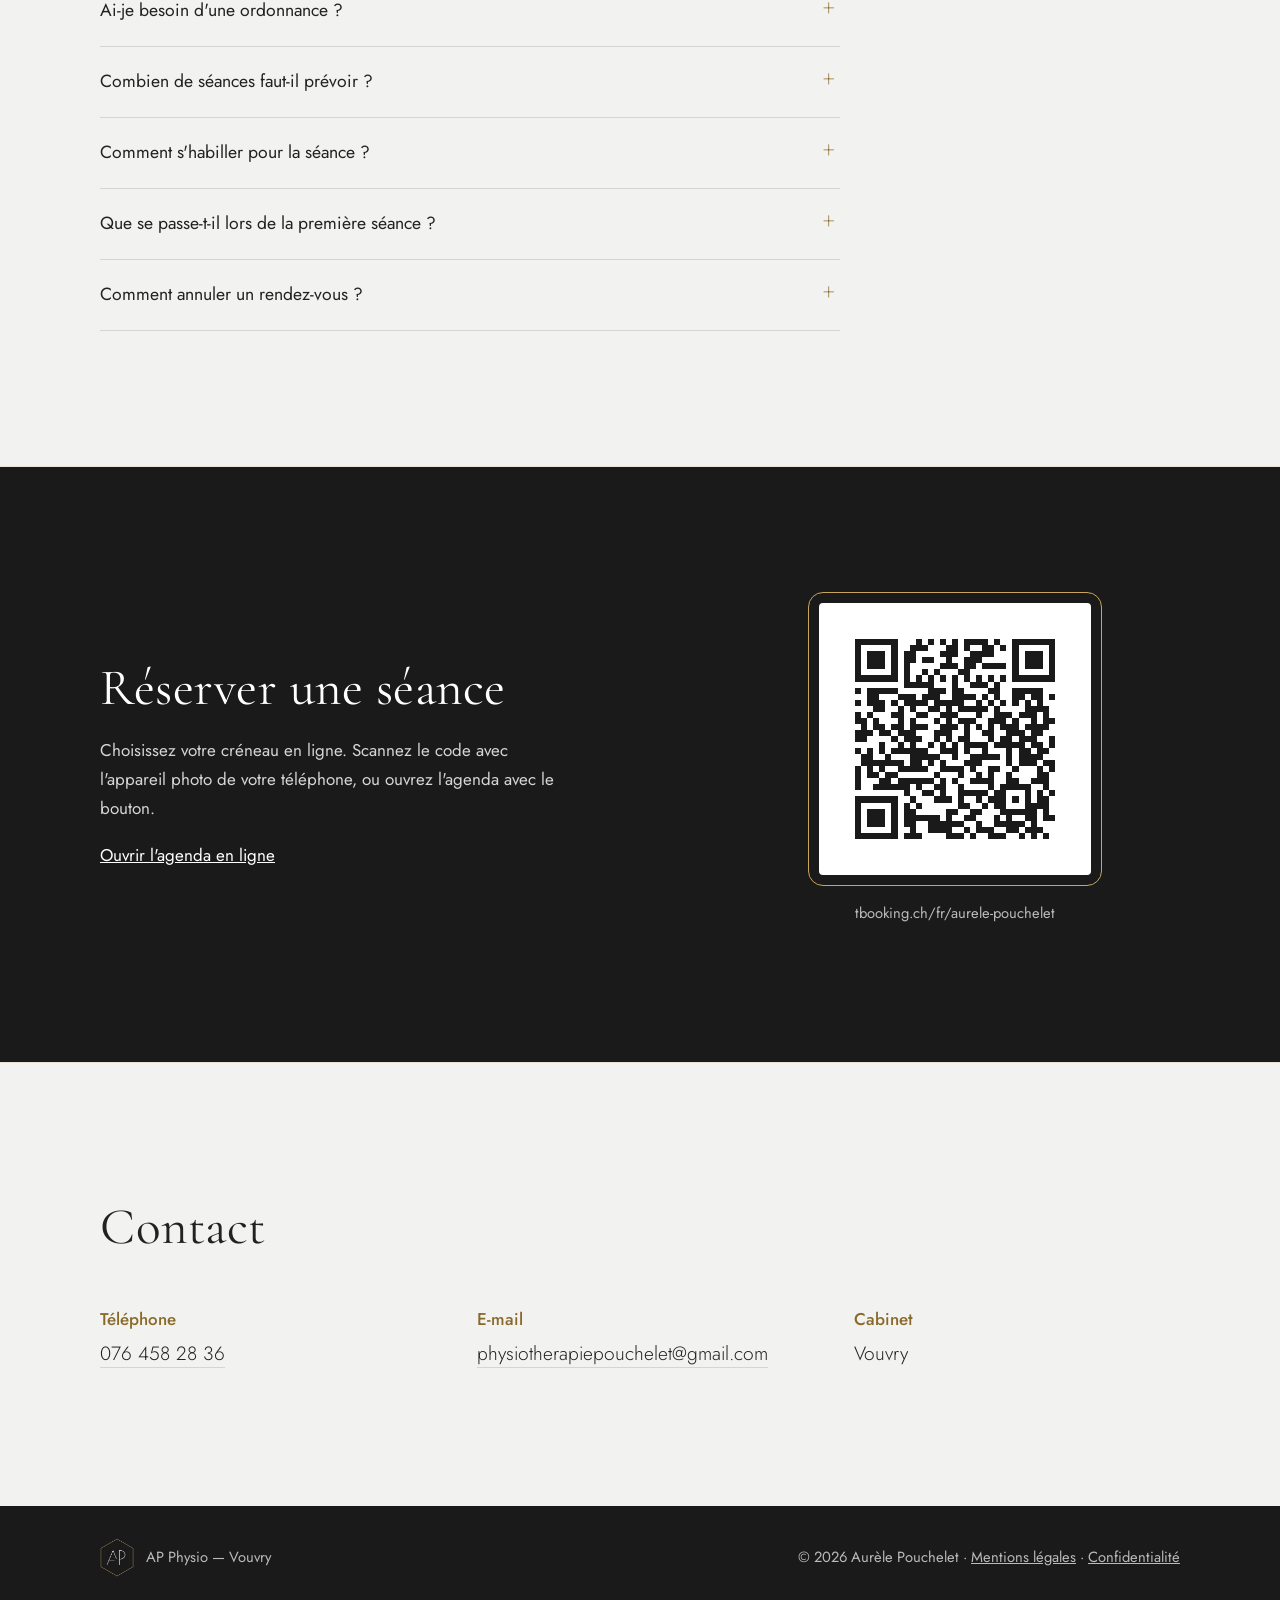
==== commit e6f30a9b: "Accueil : rendez-vous du lundi au vendredi Co-Authored-By: Claude Sonnet 5.5 <noreply@anthropic.com>" ====
--- a/index.html
+++ b/index.html
@@ -507,7 +507,7 @@
         <div class="place">
           <span class="name">Vouvry</span>
           <span class="rule"></span>
-          <span class="days">Consultations mardi, jeudi et vendredi</span>
+          <span class="days">Rendez-vous du lundi au vendredi</span>
         </div>
         <a class="s-qr" href="https://www.tbooking.ch/fr/aurele-pouchelet/5616-7161" target="_blank" rel="noopener">
           <span class="card">
@@ -548,7 +548,7 @@
           </dl>
         </div>
         <div class="body">
-          <p>Je vous reçois dans mon cabinet de Vouvry le mardi, le jeudi et le vendredi. Vous pouvez m’appeler ou réserver en ligne tous les jours de la semaine.</p>
+          <p>Je vous reçois dans mon cabinet de Vouvry sur rendez-vous, du lundi au vendredi. Vous pouvez m’appeler ou réserver en ligne tous les jours de la semaine.</p>
           <p>Je soigne les douleurs et les limitations de mouvement des articulations, des muscles et du dos : suites de traumatisme, raideurs, douleurs de l'épaule ou de la cheville, reprise d'une activité sportive.</p>
           <p>Mon travail associe la thérapie manuelle et des exercices que vous pouvez refaire seul entre deux séances.</p>
           <p>Avant la physiothérapie, j'ai joué au handball à haut niveau à Dijon, et j'ai été sapeur-pompier volontaire pendant sept ans. Deux milieux où le corps encaisse, et où l'on apprend à distinguer la douleur qui passe de celle qui doit faire arrêter le geste.</p>
@@ -733,11 +733,13 @@
             <span class="town">Vouvry</span>
             <span class="addr"><span>Grand-Rue 10</span><span class="zip">1896 Vouvry</span></span>
             <div class="when">
+              <div><span class="day">Lundi</span><span class="hrs">Sur rendez-vous</span></div>
               <div><span class="day">Mardi</span><span class="hrs">7h30 – 18h30</span></div>
+              <div><span class="day">Mercredi</span><span class="hrs">Sur rendez-vous</span></div>
               <div><span class="day">Jeudi</span><span class="hrs">8h – 18h</span></div>
               <div><span class="day">Vendredi</span><span class="hrs">8h – 13h et 16h – 19h</span></div>
             </div>
-            <span class="access"><b>Réservation et téléphone</b>Joignable et réservable tous les jours de la semaine, même les jours sans consultation.</span>
+            <span class="access"><b>Réservation et téléphone</b>Joignable et réservable tous les jours de la semaine. Rendez-vous possibles du lundi au vendredi.</span>
             <span class="access"><b>Stationnement</b>Parkings publics à proximité.</span>
             <span class="access"><b>D’où viennent mes patients</b>Vouvry, Les Évouettes, Illarsaz, Vionnaz,
               Le Bouveret, Saint-Gingolph, Collombey-Muraz et Monthey côté valaisan ; Noville et Chessel
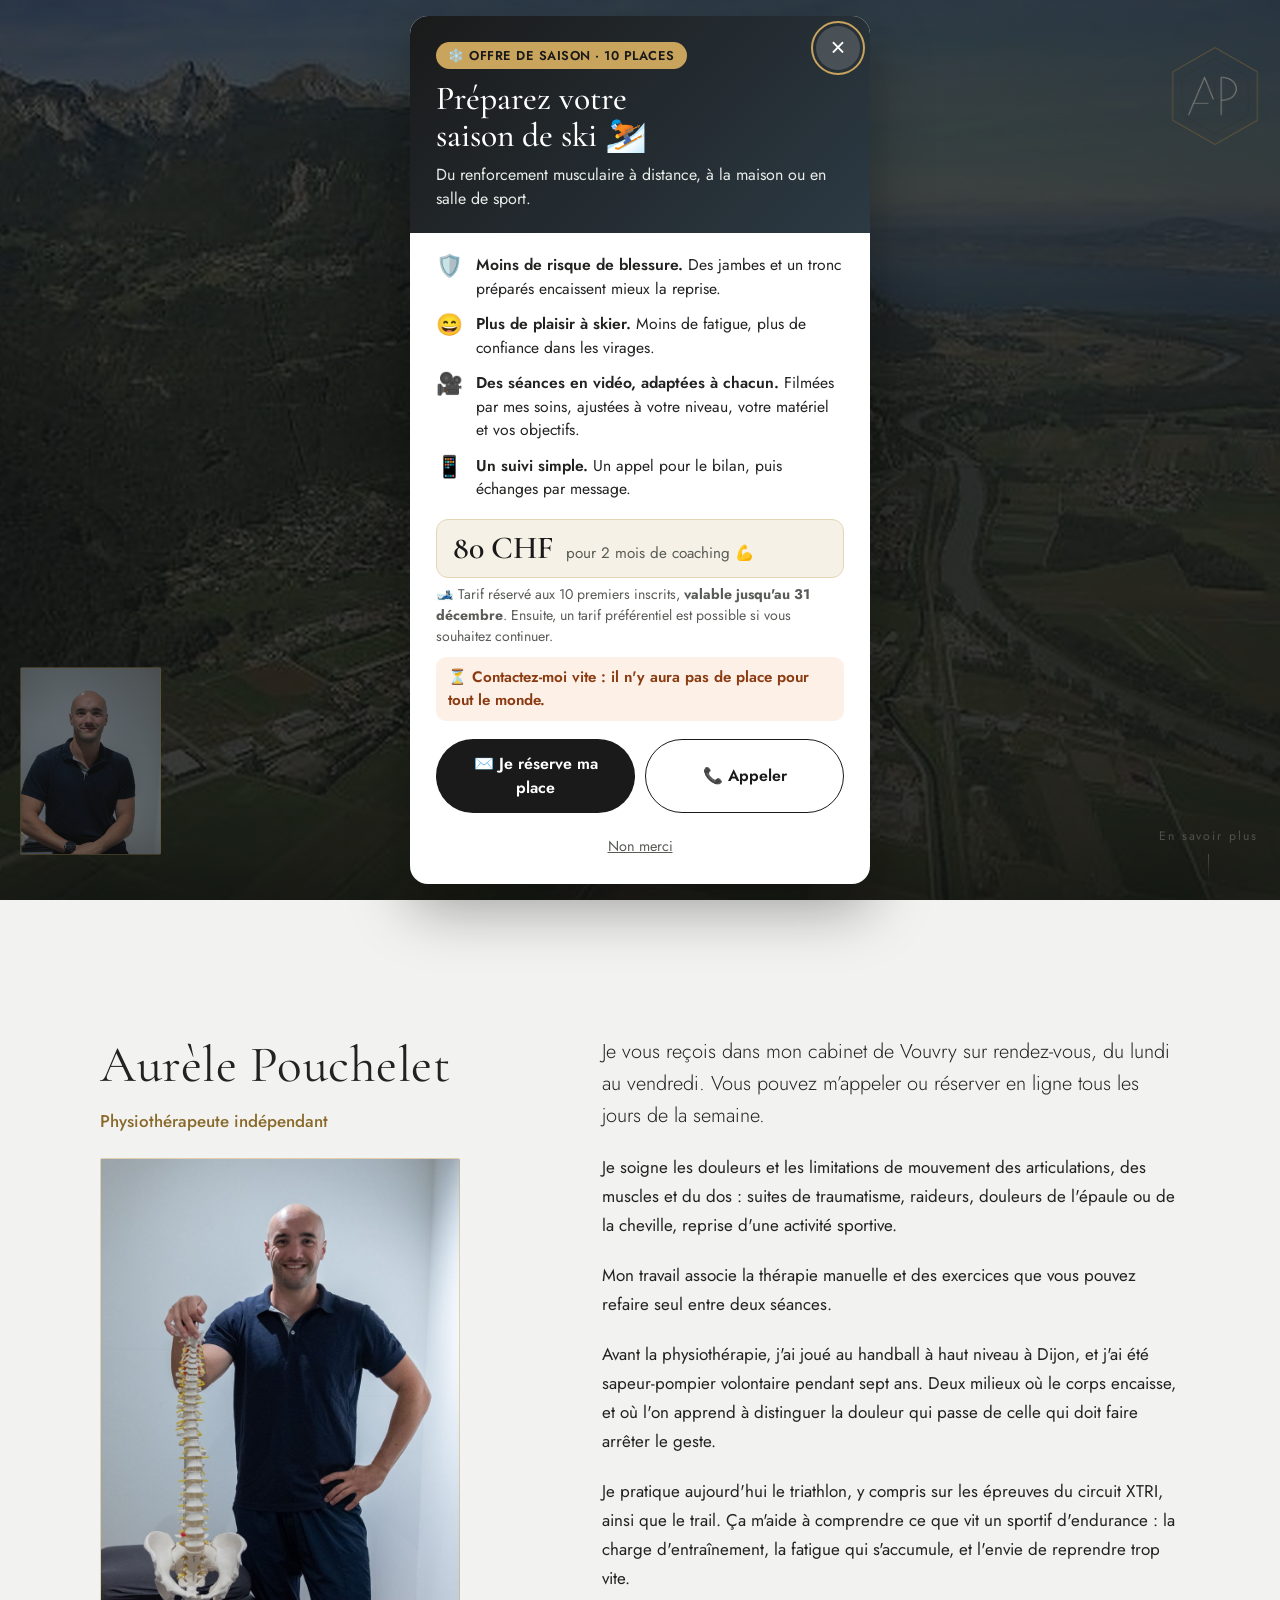
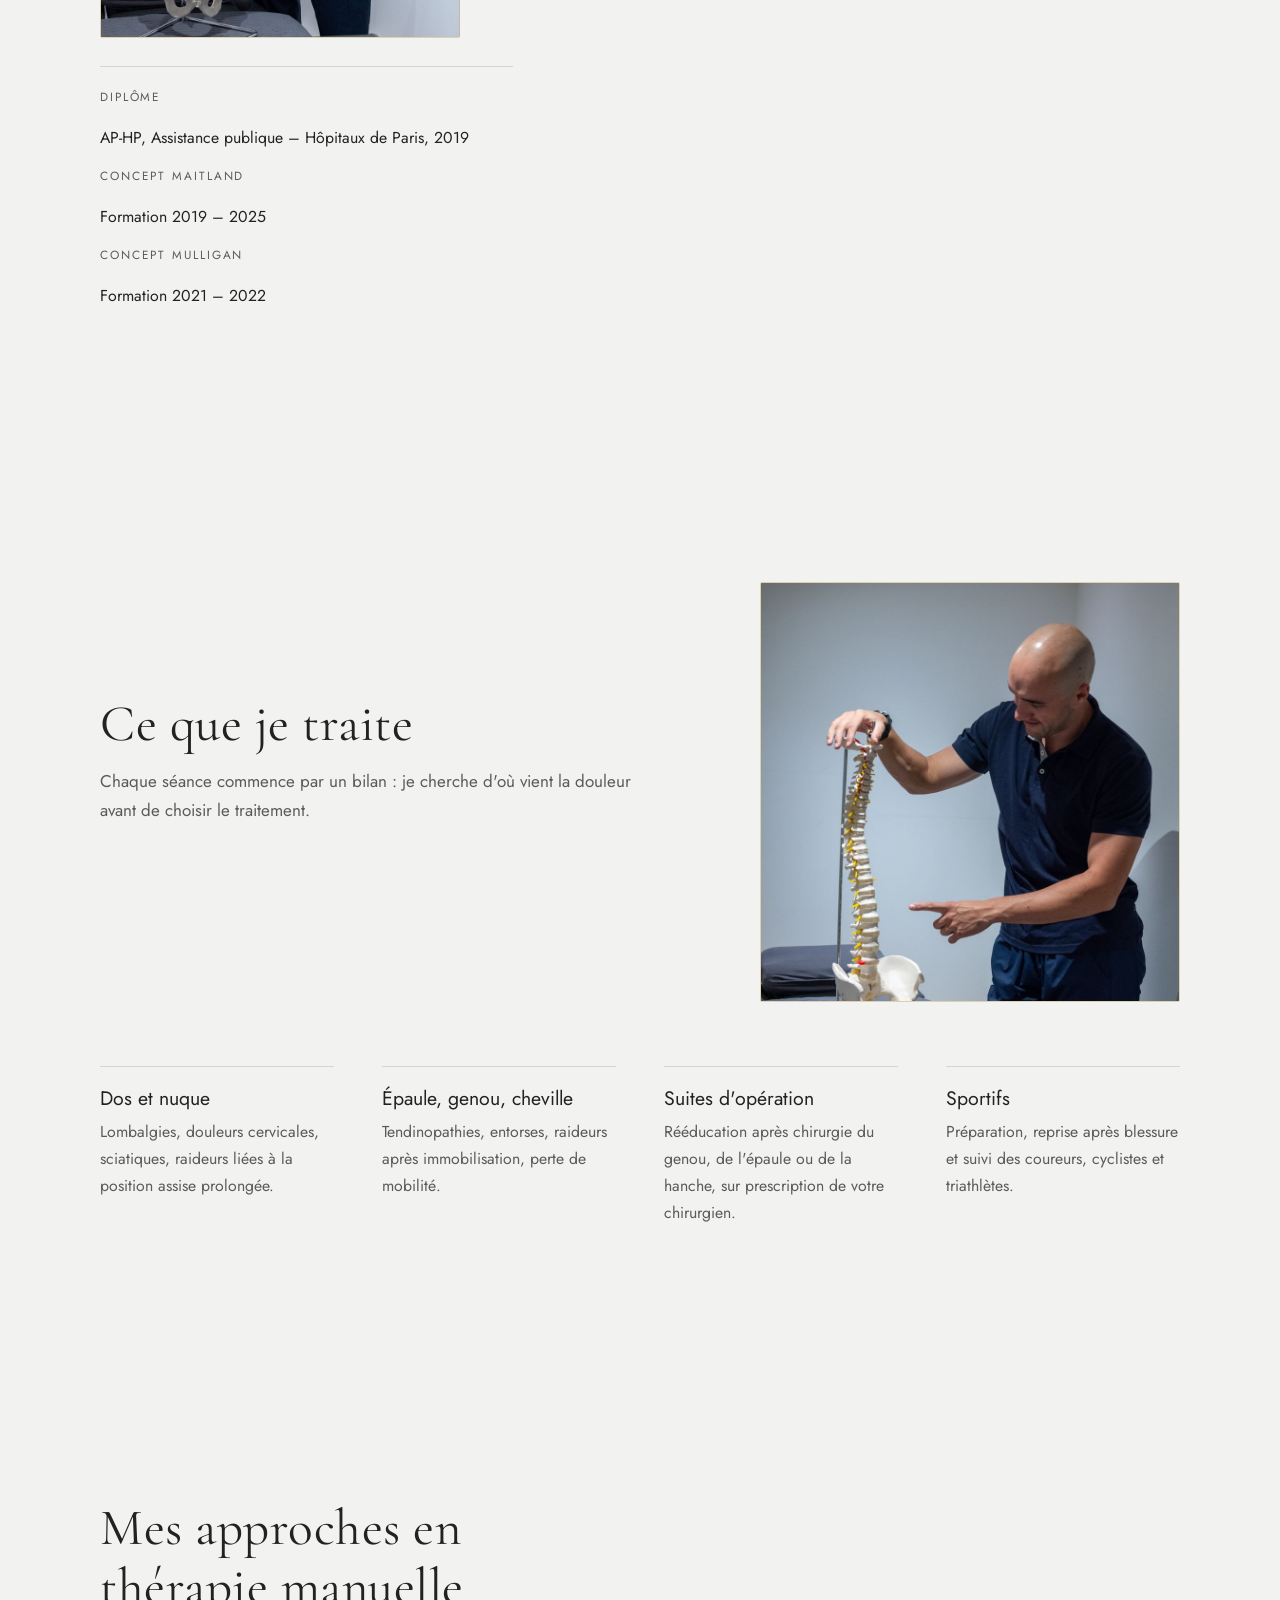
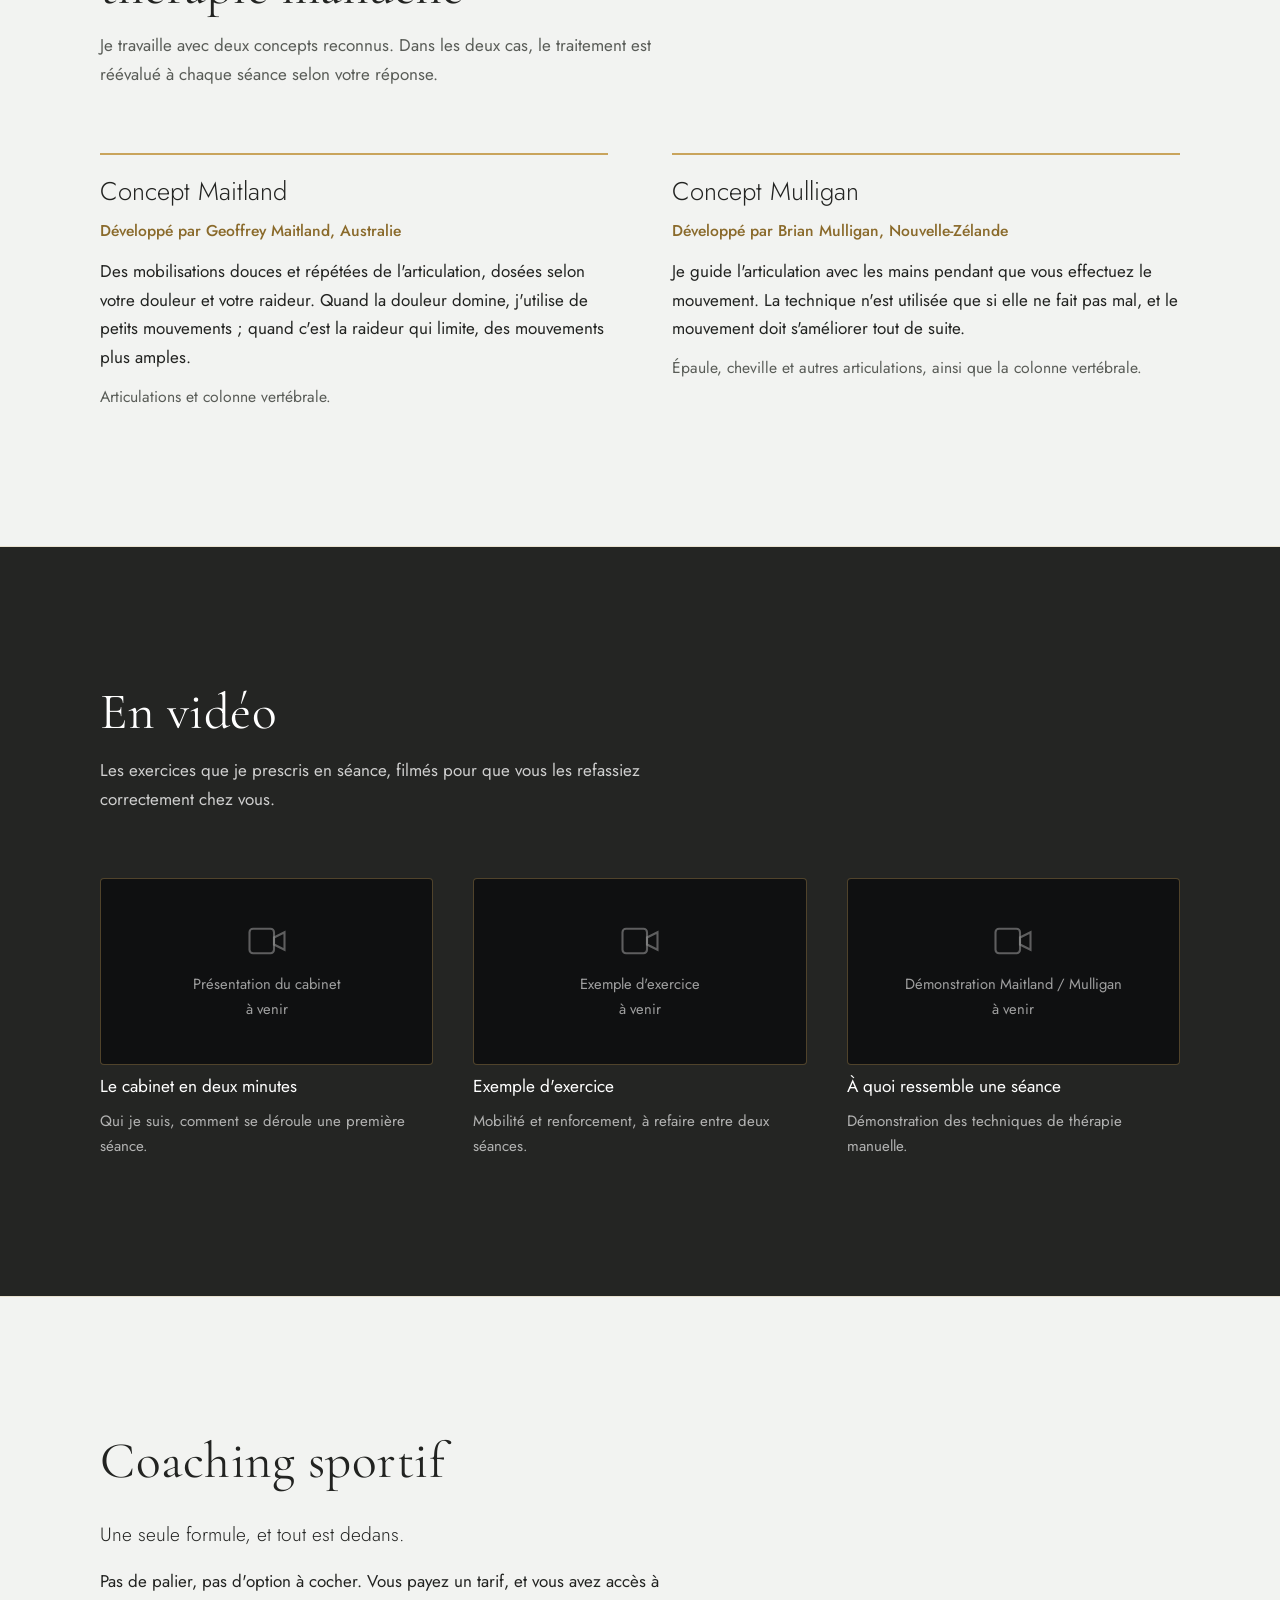
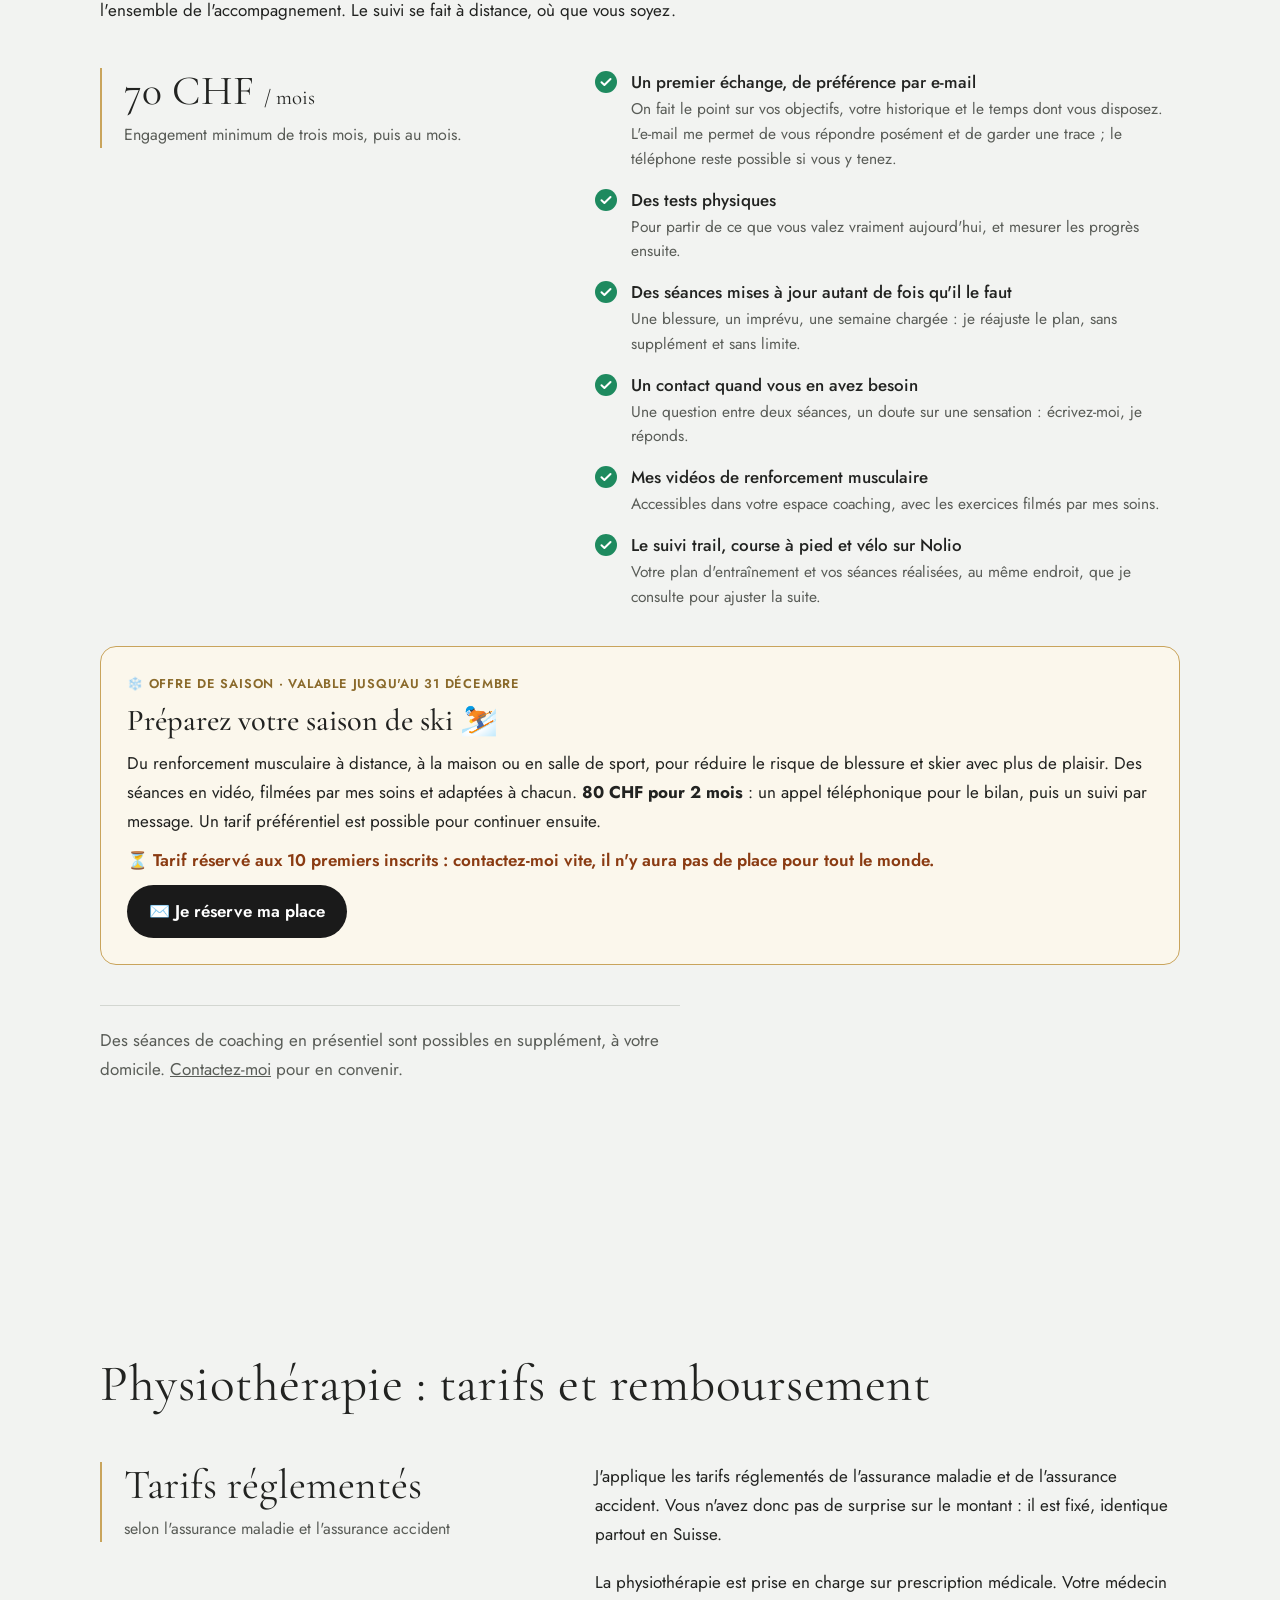
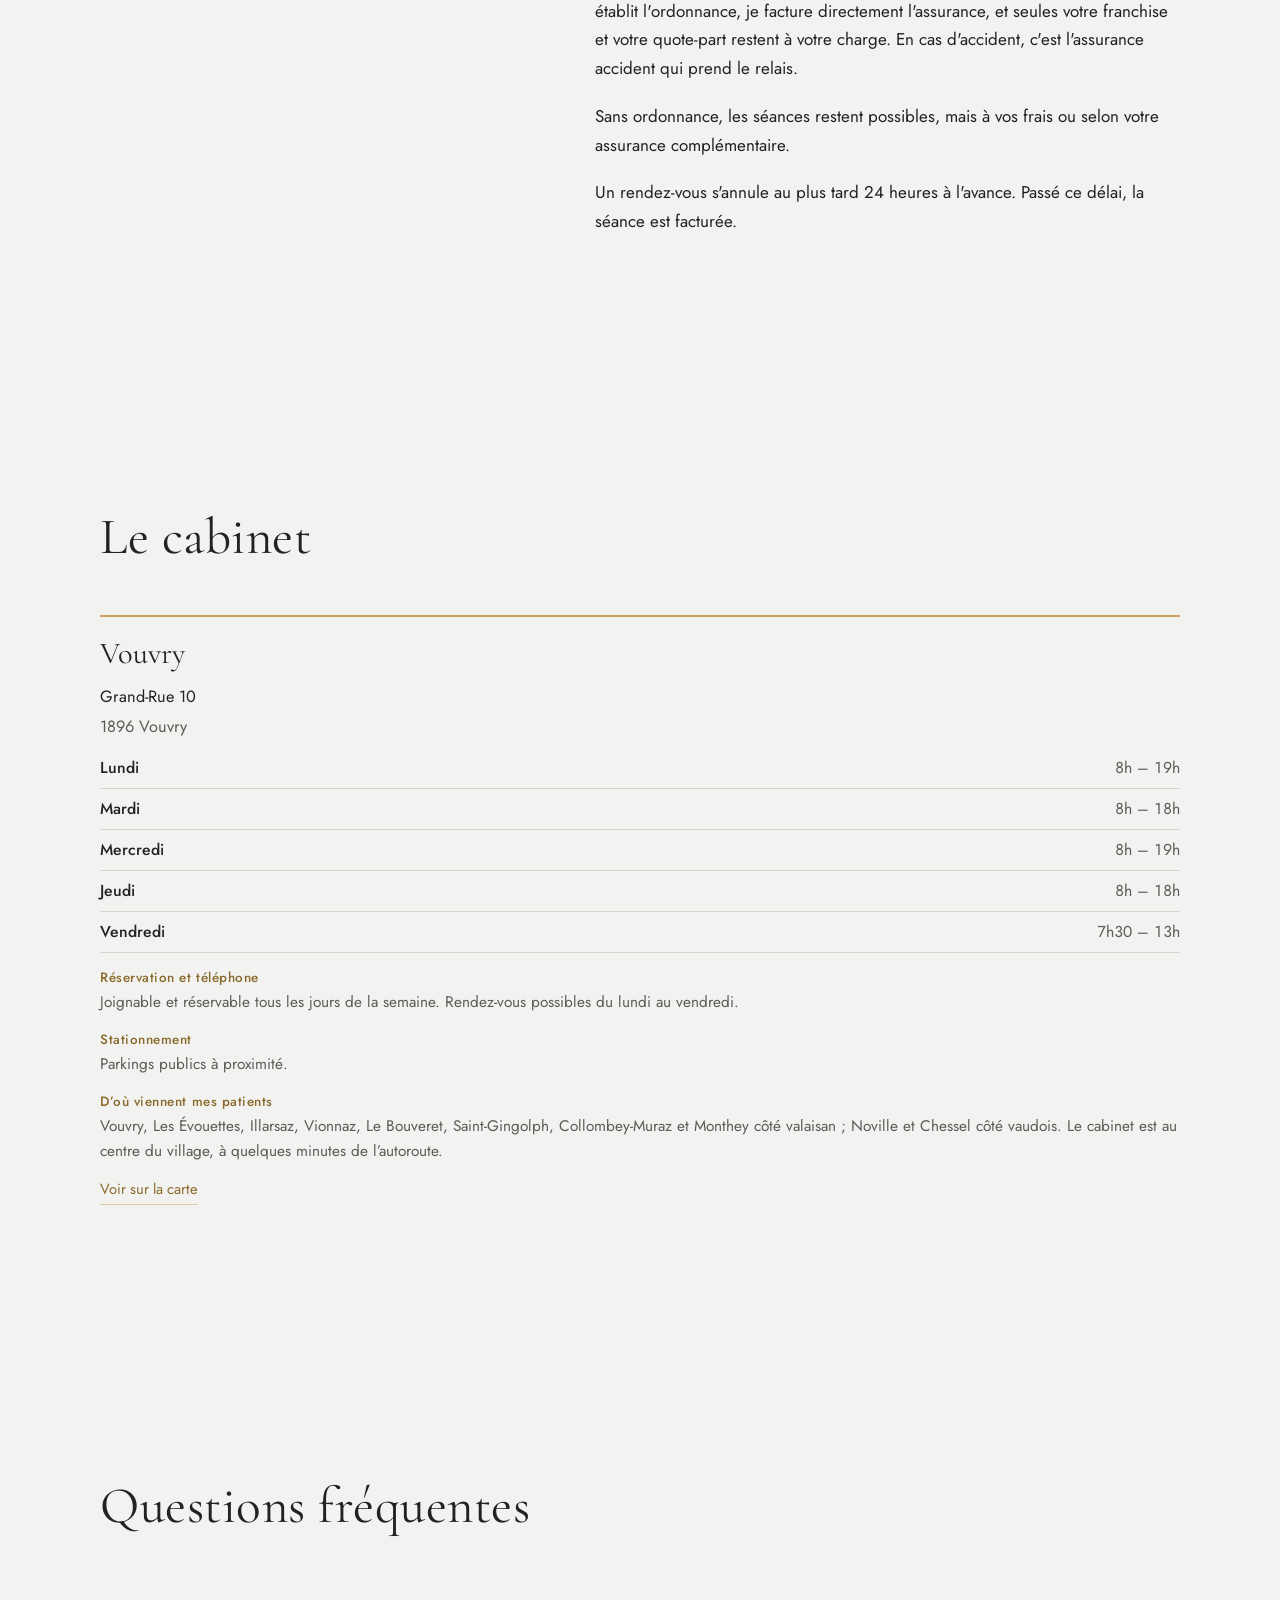
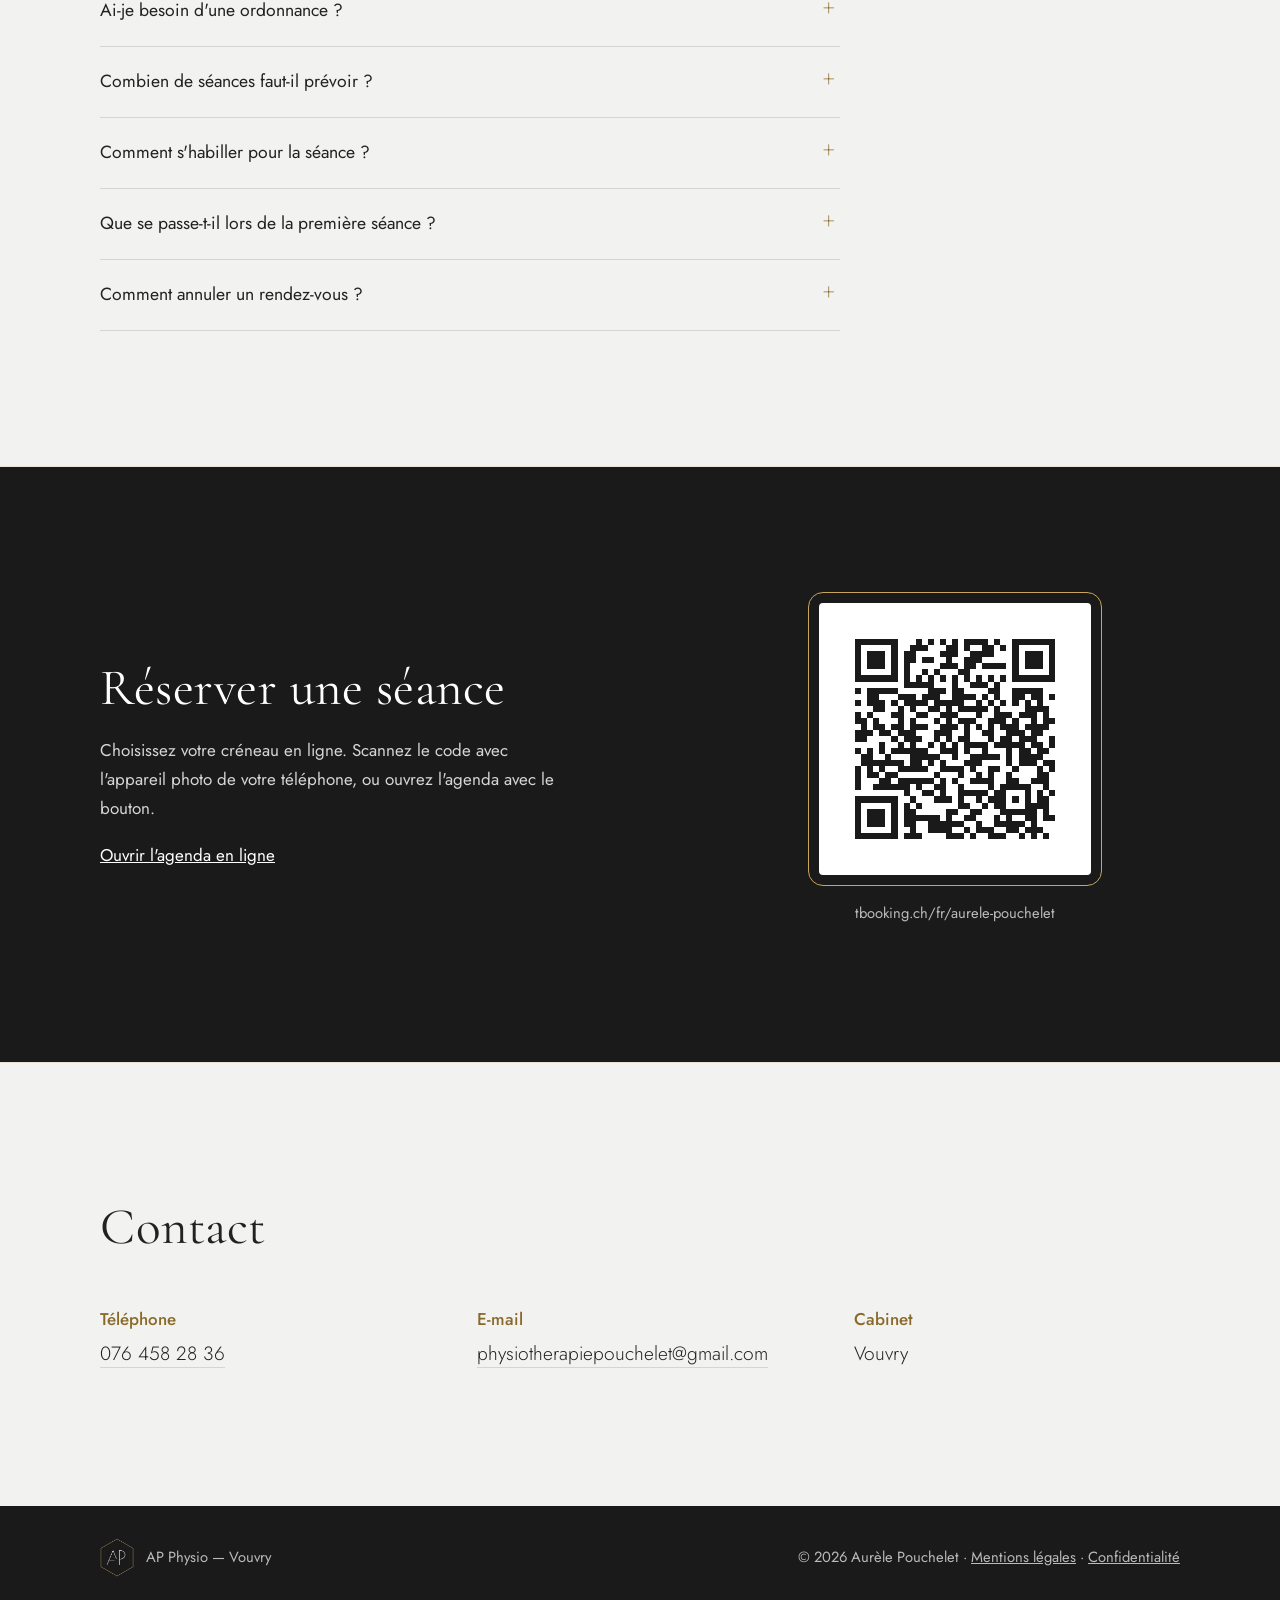
==== commit 0562167e: "Horaires du cabinet : lundi au vendredi (page et données structurées) Co-Authored-By: Claude Sonnet " ====
--- a/index.html
+++ b/index.html
@@ -37,10 +37,11 @@
   },
   "hasMap": "https://www.google.com/maps/search/?api=1&query=Grand-Rue%2010%2C%201896%20Vouvry",
   "openingHoursSpecification": [
-    { "@type": "OpeningHoursSpecification", "dayOfWeek": "https://schema.org/Tuesday", "opens": "07:30", "closes": "18:30" },
+    { "@type": "OpeningHoursSpecification", "dayOfWeek": "https://schema.org/Monday", "opens": "08:00", "closes": "19:00" },
+    { "@type": "OpeningHoursSpecification", "dayOfWeek": "https://schema.org/Tuesday", "opens": "08:00", "closes": "18:00" },
+    { "@type": "OpeningHoursSpecification", "dayOfWeek": "https://schema.org/Wednesday", "opens": "08:00", "closes": "19:00" },
     { "@type": "OpeningHoursSpecification", "dayOfWeek": "https://schema.org/Thursday", "opens": "08:00", "closes": "18:00" },
-    { "@type": "OpeningHoursSpecification", "dayOfWeek": "https://schema.org/Friday", "opens": "08:00", "closes": "13:00" },
-    { "@type": "OpeningHoursSpecification", "dayOfWeek": "https://schema.org/Friday", "opens": "16:00", "closes": "19:00" }
+    { "@type": "OpeningHoursSpecification", "dayOfWeek": "https://schema.org/Friday", "opens": "07:30", "closes": "13:00" }
   ],
   "areaServed": [
     { "@type": "Place", "name": "Vouvry" },
@@ -733,11 +734,11 @@
             <span class="town">Vouvry</span>
             <span class="addr"><span>Grand-Rue 10</span><span class="zip">1896 Vouvry</span></span>
             <div class="when">
-              <div><span class="day">Lundi</span><span class="hrs">Sur rendez-vous</span></div>
-              <div><span class="day">Mardi</span><span class="hrs">7h30 – 18h30</span></div>
-              <div><span class="day">Mercredi</span><span class="hrs">Sur rendez-vous</span></div>
+              <div><span class="day">Lundi</span><span class="hrs">8h – 19h</span></div>
+              <div><span class="day">Mardi</span><span class="hrs">8h – 18h</span></div>
+              <div><span class="day">Mercredi</span><span class="hrs">8h – 19h</span></div>
               <div><span class="day">Jeudi</span><span class="hrs">8h – 18h</span></div>
-              <div><span class="day">Vendredi</span><span class="hrs">8h – 13h et 16h – 19h</span></div>
+              <div><span class="day">Vendredi</span><span class="hrs">7h30 – 13h</span></div>
             </div>
             <span class="access"><b>Réservation et téléphone</b>Joignable et réservable tous les jours de la semaine. Rendez-vous possibles du lundi au vendredi.</span>
             <span class="access"><b>Stationnement</b>Parkings publics à proximité.</span>
